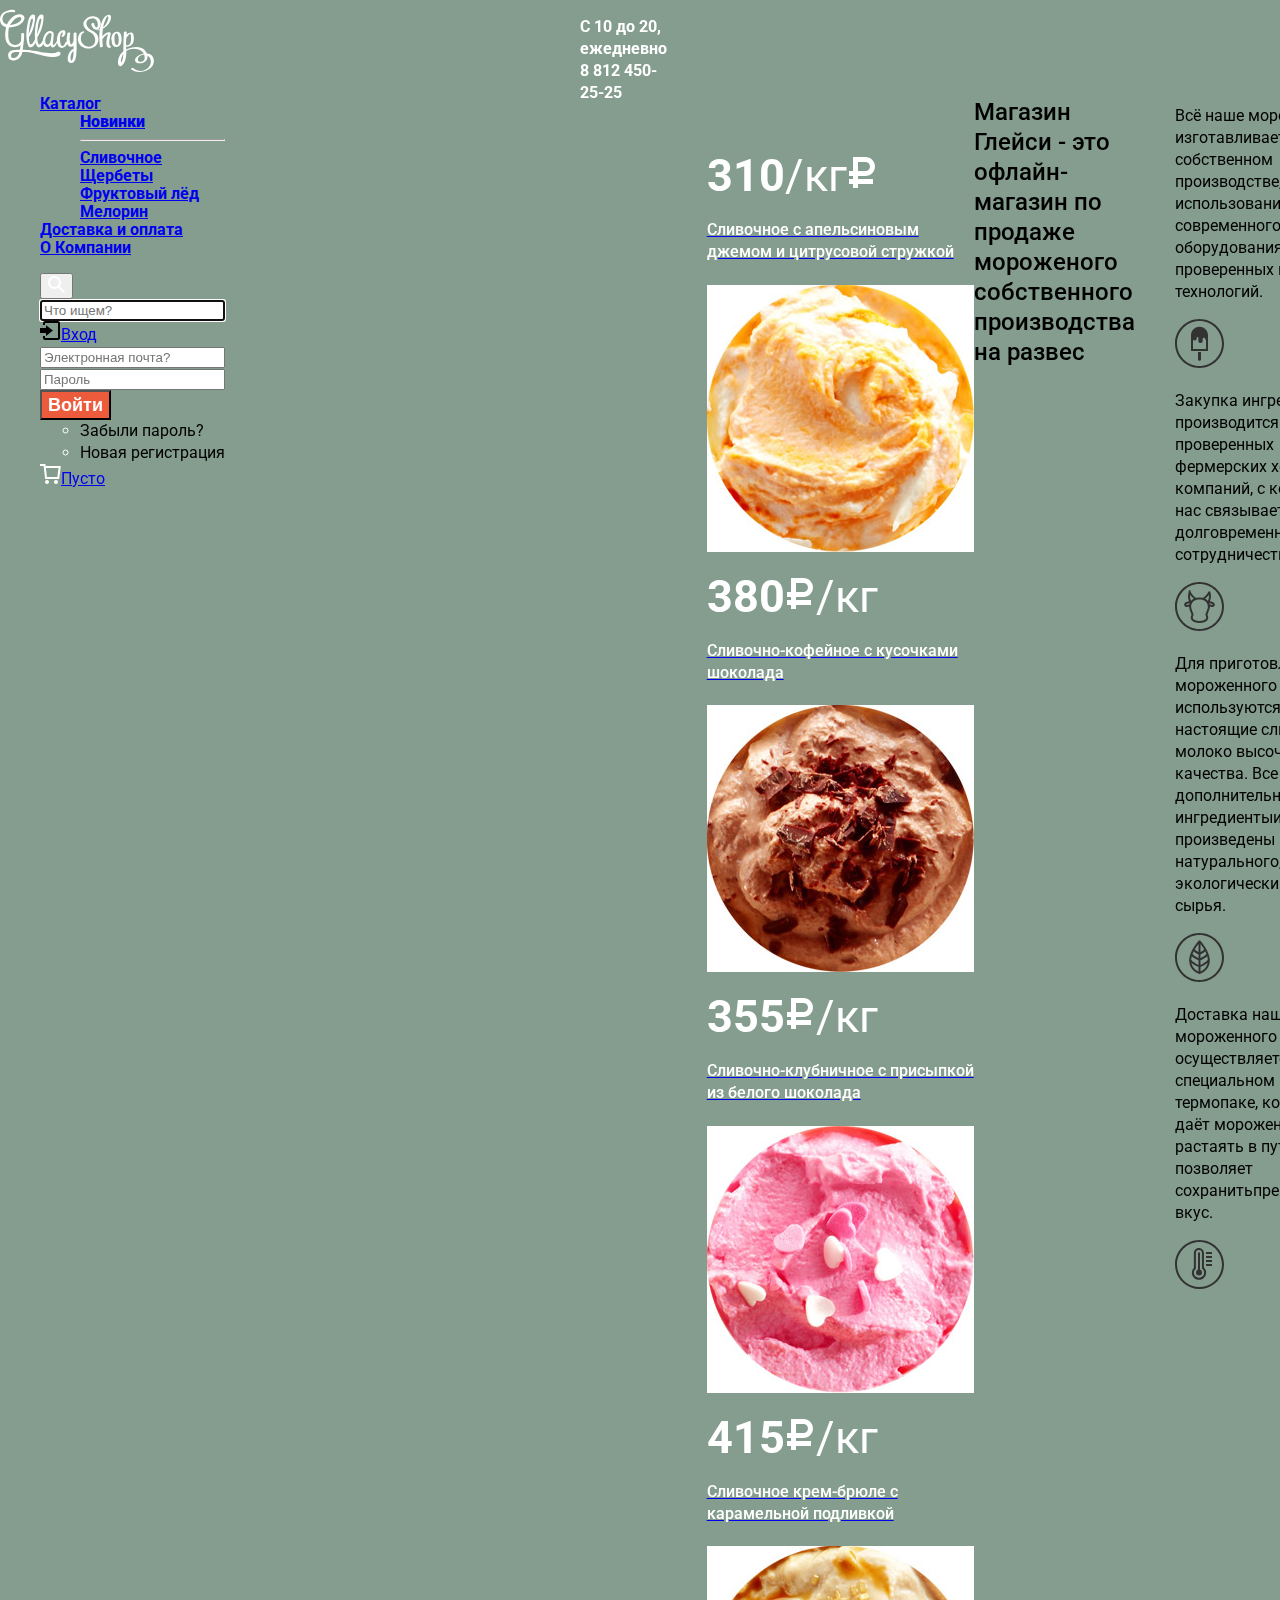
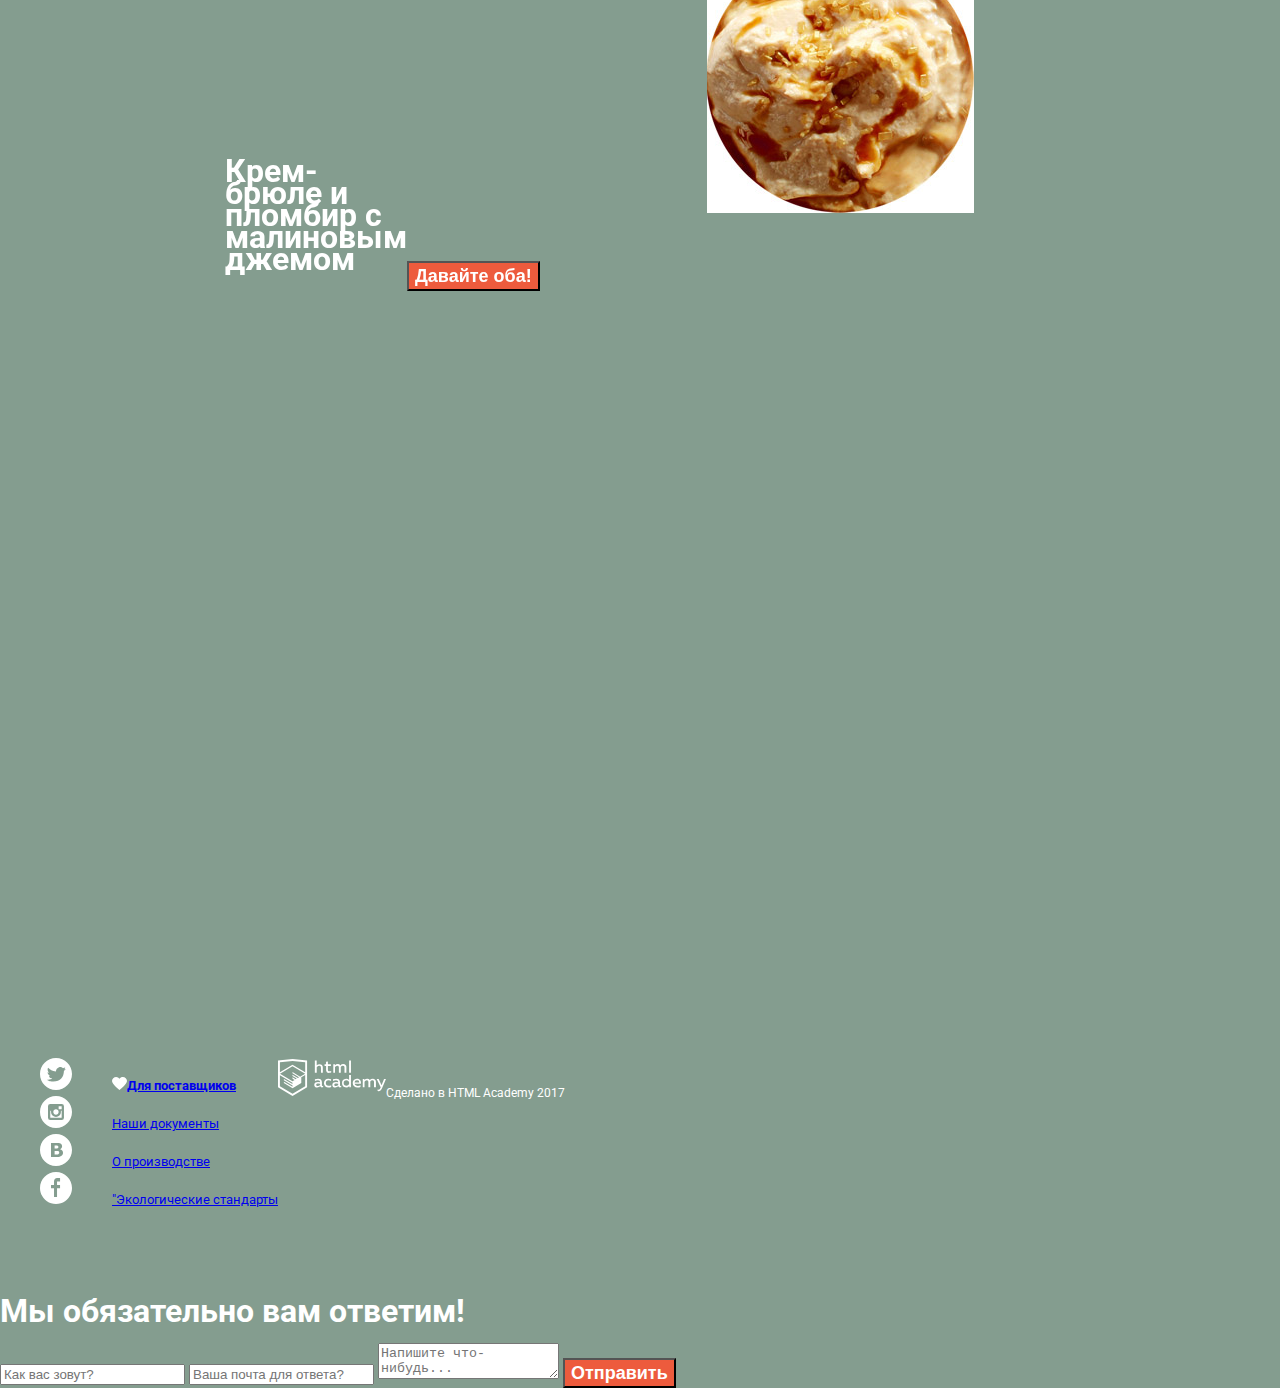
==== index.html @ 13c847db "Дополнение секторов" ====
<!DOCTYPE html>
<html lang="ru">
  <head>
    <meta charset="utf-8">
    <title>HTML Academy: Глейси</title>
    <link rel="stylesheet" type="text/css" href="css/normalize.css">
    <link rel="stylesheet" type="text/css" href="css/style.css">
    <link href="https://fonts.googleapis.com/css?family=Roboto:400,500,700" rel="stylesheet">
    <link href="css/outline.css" rel="stylesheet">
  </head>
  <body>
  <main class="container">
   <header class="header">
  	<nav class="navigation">
  		<a class="header-logo">
  		 <img src="img/logo.svg" alt="«Глейси»" width="154" height="64">
  		</a>
  		<ul class="navigation-links text-bold link-light">
  			<li class="navigation-item
  			 catalog">
  				<a href="catalog.html">Каталог</a>
  				<ul class="catalog-menu link-light">
  					<li><a class="catalog-menu-item" href="#"><b>Новинки</b></a></li><hr>
  					<li><a class="catalog-menu-item" href="#">Сливочное</a></li>
  					<li><a class="catalog-menu-item" href="#">Щербеты</a></li>
  					<li><a class="catalog-menu-item" href="#">Фруктовый лёд</a></li>
  					<li><a class="catalog-menu-item" href="#">Мелорин</a></li>
  				</ul>
  			</li>
  			<li class="navigation-item
  			 text-bold link-light"><a href="delivery.payment.html">Доставка и оплата</a>
  			</li>
  			<li class="navigation-item
  			 text-bold link-light"><a href="about.company.html">О Компании</a>
  			</li>
  		</ul>
  		<ul class="user-navigation">
  			<li class="user-navigation"><button class="information-button" aria-label="Поиск">
  				<img src="img/loupe.svg" alt="Поиск по сайту" width="17" height="17"></button>
  				<div class="popup">
  					<div class="popup-content">
  						<form action="#" method="get" text-dark text-regular>
  							<input type="search" name="search" id="search" placeholder="Что ищем?" list="#" autocomplete="on" autofocus>
  						</form>
  					</div>
  				</div>
  			</a>
  			</li>
  			<li class="user-navigation"><a class="information-button" href="#">
  				<img src="img/entrance.svg" width="21" height="19">Вход</a>
  				<div class="popup">
  					<div class="popup-content">
  						<form action="#" method="post" text-dark text-regular>
  							<input type="text" name="email" id="email-field" placeholder="Электронная почта?" required  autocomplete="on" autofocus>
  							<input type="text" name="password" id="password-field" placeholder="Пароль" required  autocomplete="on">
  							<input class="button-form" type="submit" value="Войти">
  							<ul class="form-regist">
  								<li><a class="form-regist-item link-dark" href="#">Забыли пароль?</a></li>
  								<li><a class="form-regist-item link-dark" href="#">Новая регистрация</a></li>
  							</ul>
  						</form>
  					</div>
  				</div>
  			</li>
  			<li class="user-navigation"><a class="information-button" href="#" aria-label="Корзина товаров">
  				<img src="img/basket.svg" width="21" height="20">Пусто</a></li>
  		</ul>
  	</nav>
  </header>
  <section class="promo">
			<h1 class="page-title">Крем-брюле и пломбир с малиновым джемом</h1>
			<input class="button-form" type="submit" value="Давайте оба!">
  </section>
  <section>
  <ul class="contacts">
  	<li class="contacts-item text-bold">С 10 до 20, ежедневно</li>
  	<li class="contacts-item text-bold"><span class="contacts-number">8 812 450-25-25</span></li>
  </ul>
  </section>
  <section class="advertising"></section>
  <section class="catalog catalog-promo">
  	<ul class="catalog-list">
  		<li class="catalog-item">
  			<p class="catalog-item-price">
  				<span class="catalog-item-style"><b>310</b>/кг<img src="img/ruble.svg"></span>
  			</p>
  			<h4>
  				<a class="product-link" href="#" aria-label="Сливочное мороженое с апельсиновым джемом и цитрусовой стружкой">
  					<span class="catalog-item-title">Сливочное с апельсиновым джемом и цитрусовой стружкой</span>
  				</a>
  			</h4>
  			<div class="catalog-item-img">
  			<a class="catalog-item-link-img" href="#" aria-label="Сливочное мороженое с апельсиновым джемом и цитрусовой стружкой">
  			<img src="img/product-1.jpg" alt="Сливочное с апельсиновым джемом и цитрусовой стружкой" width="267" height="267"></a>
  			</div>
  		</li>
  		<li class="catalog-item">
  			<p class="catalog-item-price">
  				<span class="catalog-item-style"><b>380</b><img src="img/ruble.svg">/кг</span>
  			</p>
  			<h4>
  				<a class="catalog-item-link" href="#" aria-label="Сливочно-кофейное мороженое с кусочками шоколада">
  					<span class="catalog-item-title">Сливочно-кофейное с кусочками шоколада</span>
  				</a>
  			</h4>
  			<div class="catalog-item-img">
  			<a class="catalog-item-link-img" href="#" aria-label="Сливочно-кофейное мороженое с кусочками шоколада">
  			<img src="img/product-2.jpg" alt="Сливочно-кофейное с кусочками шоколада" width="267" height="267"></a>
  			</div>
  		</li>
  		<li class="catalog-item">
  			<p class="catalog-item-price">
  				<span class="catalog-item-style"><b>355</b><img src="img/ruble.svg">/кг</span>
  			</p>
  			<h4>
  				<a class="catalog-item-link" href="#" aria-label="Сливочно-клубничное мороженое с присыпкой из белого шоколада">
  					<span class="catalog-item-title">Сливочно-клубничное с присыпкой из белого шоколада</span>
  				</a>
  			</h4>
  			<div class="catalog-item-img">
  			<a class="catalog-item-link-img" href="#" aria-label="Сливочно-клубничное мороженое с присыпкой из белого шоколада">
  			<img src="img/product-3.jpg" alt="Сливочно-клубничное с присыпкой из белого шоколада" width="267" height="267"></a>
  			</div>
  		</li>
  		<li class="catalog-item">
  			<p class="catalog-item-price">
  				<span class="catalog-item-style"><b>415</b><img src="img/ruble.svg">/кг</span>
  			</p>
  			<h4>
  				<a class="catalog-item-link" href="#" aria-label="Сливочное мороженое крем-брюле с карамельной подливкой">
  					<span class="catalog-item-title">Сливочное крем-брюле с карамельной подливкой</span>
  				</a>
  			</h4>
  			<div class="catalog-item-img">
  			<a class="catalog-item-link-img" href="#" aria-label="Сливочное мороженое крем-брюле с карамельной подливкой">
  			<img src="img/product-4.jpg" alt="Сливочное крем-брюле с карамельной подливкой" width="267" height="267"></a>
  			</div>
  		</li>
  	</ul>
  </section>
  	 <section class="features">
        <h4 class="visually-hidden">Преимущества</h4>
        <p class="features-title text-medium text-dark">Магазин Глейси - это офлайн-магазин по продаже мороженого собственного производства на развес</p>
  		<ul class="features-list text-dark">
  		<li>
  			<p class="features-item text-regular">Всё наше мороженное изготавливается на собственном производстве, с использованием современного оборудования и проверенных временем технологий.</p>
  				<div class="instruments-img">
  					<img src="img/ice-cream.svg" width="49" height="49"></div> 
  			<p class="features-item text-regular">Закупка ингредиентов производится только у проверенных фермерских хозяйств и компаний, с которыми нас связывает долговременное сотрудничество.</p>
  				<div class="instruments-img" width="" height="">
  					<img src="img/cow.svg" width="49" height="49"></div>
  		</li>
  		<li>
  			<p class="features-item text-regular">Для приготовления мороженного используются настоящие сливки и молоко высочайшего качества. Все дополнительные ингредиентыи добавки произведены из натурального, экологически чистого сырья.</p>
  			<div class="instruments-img">
  					<img src="img/eco.svg" width="49" height="49"></div>
  			<p class="features-item text-regular">Доставка нашего мороженного осуществляется в специальном термопаке, которые не даёт мороженному растаять в пути и позволяет сохранитьпревосходный вкус.</p>
  				<div class="instruments-img">
  					<img src="img/thermometer.svg" width="49" height="49"></div>
  		</li>
  	</ul>
  </section>
  <section class="gallery">
  	<h5 class="text-medium">Новое в нашем блоге</h5>
  		<a class="news-link text-bold" href="#">10 способов сортировки щербетов к столу
  		</a>
  </section>
  <section class="appointment">
  	<p class="appointment-into text-regular">Подпишитесь на нашу сладкую рассылку и будете всегда в курсе всего самого вкусного, что у нас происходит. Обещаем не спамить и не слать всякой не нужной ерунды. Честно =)</p>
  		<div class="popup">
  			<div class="popup-content">
  				<form action="#" method="post" text-dark text-regular>
  					<input type="text" name="login" id="login-field" placeholder="Электронная почта" required  autocomplete="on" autofocus>
  					<input class="button-form" type="submit" value="Отправить">
  				</form>
  			</div>
  		</div>
  	</section>
  	</main>
  	<section class="map"></section>
  	<footer class="footer">
  		<div class="footer-social">
  			<ul class="footer-list">
  				<li><a class="social-button" href="#" aria-label="Твиттер магазина «Глейси»"><img src="img/twitter.svg" width="32" height="32"></a></li>
  				<li><a class="social-button" href="#" aria-label="Инстаграм магазина «Глейси»"><img src="img/instagram.svg" width="32" height="32"></a></li>
  				<li><a class="social-button" href="#" aria-label="Вконтакте магазина «Глейси»"><img src="img/vk.svg" width="32" height="32"></a></li>
  				<li><a class="social-button" href="#" aria-label="Фейсбук магазина «Глейси»"><img src="img/fb.svg" width="32" height="32"></a></li>
  			</ul>
  		</div>
  		<ul class="footer-information
  		 text-regular link-light">
  			<li>
  				<p>
  					<a class="information-link
  					 information-link-cooperation text-bold" href="#">
  					<img class="footer-img" src="img/heart.svg" width="15" height="13">Для поставщиков</a></p>
  				<p><a class="information-link" href="#">Наши документы</a></p>
  			</li>
  			<li>
  				<p><a class="information-link" href="#">О производстве</a></p>
  				<p><a class="information-link" href="#">"Экологические стандарты</a></p>
  			</li>
  		</ul>
  		<p class="footer-copyright">
  			<a class="footer-logo-copyright text-regular link-light" href="https://htmlacademy.ru"><img src="img/logo-htmlacademy.svg" aria-label="Контакты создателей данного сайта" width="108" height="39">Сделано в HTML Academy 2017</a>	
  		</p>
  	</footer>
  	<div class="popup active">
  		<div class="popup-content">
  			<form action="#" method="post" text-dark text-regular>
  				<h1 class="page-title h-index-form">Мы обязательно вам ответим!</h1>
  				<input type="text" name="name" id="name-field" placeholder="Как вас зовут?" required autocomplete="on" autofocus>
  				<input type="text" name="email" id="email-field" placeholder="Ваша почта для ответа?" required autocomplete="on">
  				<textarea name="comment" id="comment-field" placeholder="Напишите что-нибудь..."></textarea>
  				<input class="button-form" type="submit" value="Отправить">
  			</form>
  		</div>
  	</div>
  </body>
</html>
---- css/style.css ----
body{
  margin: 0;

  font-size: 16px;
  line-height: 22px;
  color: #ffffff;
  font-family: Roboto; sans-serif;

  background-color: #849d8f;
  background-position: top center;
  background-repeat: no-repeat;
}
.container {
  width: 1146;
  margin: 0 auto;
}
.header {

}
.link-light {
	text-decoration: none;
	color: #ffffff;
} 
.link-light:hover,
.link-light:focus,
.link-light:active {
	color: #ed5b3d;
}
.link-dark {
	text-decoration: none;
	color: #000000;
} 
.link-dark:hover,
.link-dark:focus,
.link-dark:active {
	color: #ed5b3d;
}

.social-button {
	color: #e6ebe9;
}
.user-navigation-link {
  font-size: 14px;
  line-height: 16px;
  font-weight: 500;
  }
.information-link-cooperation{
  font-weight: 700;
  }
.catalog-item-title {
	font-weight: 500;
	color: #ffffff;
}
.catalog-item-title:hover,
.catalog-item-title:focus,
.catalog-item-title:active {
	color: #ed5b3d;
}

.information-link {
  font-size: 13px;
  line-height: 16px;
  }
.footer-logo-copyright {
  font-size: 12px;
  line-height: 16px;
  }
.h-catalog {
  font-size: 35px;
  line-height: 41px;
  }
.navigation-item {
  font-size: 16px;
  line-height: 18px;
  }
.navigation-page {
  font-size: 14px;
  line-height: 16px;
  }
.features-title,
.news-link {
  font-size: 24px;
  line-height: 30px;
  }
.catalog-item-style {
  font-size: 45px;
  line-height: 45px;
  }
table {
  font-size: 13px;
  line-height: 16px;
  }
.basket-cost {
  font-size: 15px;
  line-height: 18px;
  font-weight: 700;
  }
.advertising-item {
  font-size: 18px;
  line-height: 22px;
  font-weight: 700;
}
.advertising-item-title {
  font-size: 35px;
  line-height: 41px;
  font-weight: 700;
}
.button-form {
  text-align: center;
  background-color: #ed5b3d;
  font-size: 18px;
  line-height: 24px;
  font-weight: 700;
  color: #ffffff;
}
.button-form:hover,
.button-form:focus,
.button-form:active {
	color: #ffffff;
}
.button-form-light {
  text-align: center;
  background-color: #849d8f;
  font-size: 16px;
  line-height: 18px;
  font-weight: 500;
  color: #ffffff;
}
.button-form-light:hover,
.button-form-light:focus,
.button-form-light:active {
  color: #000000;
}
.button-form-bg {
  font-size: 32px;
  line-height: 44px;
}

.visually-hidden {
	position: absolute;
	width: 1px;
	height: 1px;
	margin: -1px;
	border: 0;
	padding: 0;
	clip: rect(0 0 0 0);
	overflow: hidden;
}
.text-bold {
  font-weight: 700;
  }
.text-medium {
  font-weight: 500;
  }
.text-regular {
  font-weight: 400;
  }
.text-dark {
	color: #000000;
}
html {
  width: 1250;
  height: 2449;
}
.filters {
  font-size: 16px;
  line-height: 18px;
  font-weight: 500;
}
.navigation-links,
.catalog-menu,
.user-navigation,
.contacts,
.catalog-list,
.features-list,
.footer-list,
.navigation-page,
.percent,
.footer-information {
  list-style: none;
}

.header {
    padding-top: 9px;
    display: flex;
}
.title-catalog {
    padding-top: 20px;
    display: flex;
}


.h-catalog {
    padding-top: 14px;
    display: flex;
}
.filters {
    padding-top: 37px;
    display: flex;
}
.catalog-list {
    padding-top: 40px;
    padding-bottom: 56px;
    display: flex;

    flex-wrap: wrap;
}
.catalog-item {
    align-items: stretch;
    height: 318;
    width: 267;
}

.footer {
    padding-bottom: 36px;
    display: flex;
}

.promo {
  padding-top: 286px;

  display: flex;
  justify-content: center;
  align-items: flex-end;
}
.advertising {
  padding-top: 85px;
  display: flex;
}
.catalog-promo {
  padding-top: 81px;
  display: flex;
}
.features {
  padding-top: 73px;
  display: flex;
}
.interactive {
  padding-top: 97px;
  display: flex;
}
.map {
  min-height: 430px;
  padding-top: 193px;
  padding-bottom: 128px;
  display: flex;
}
.container {
  width: 1146;
  margin: 0 auto;
  display: flex;
}
.form-proba {
  display: flex;
  flex-direction: column;
}
.item-proba-one {
  align-self: flex-start;
}
.item-proba-two {
  align-self: flex-end;
}
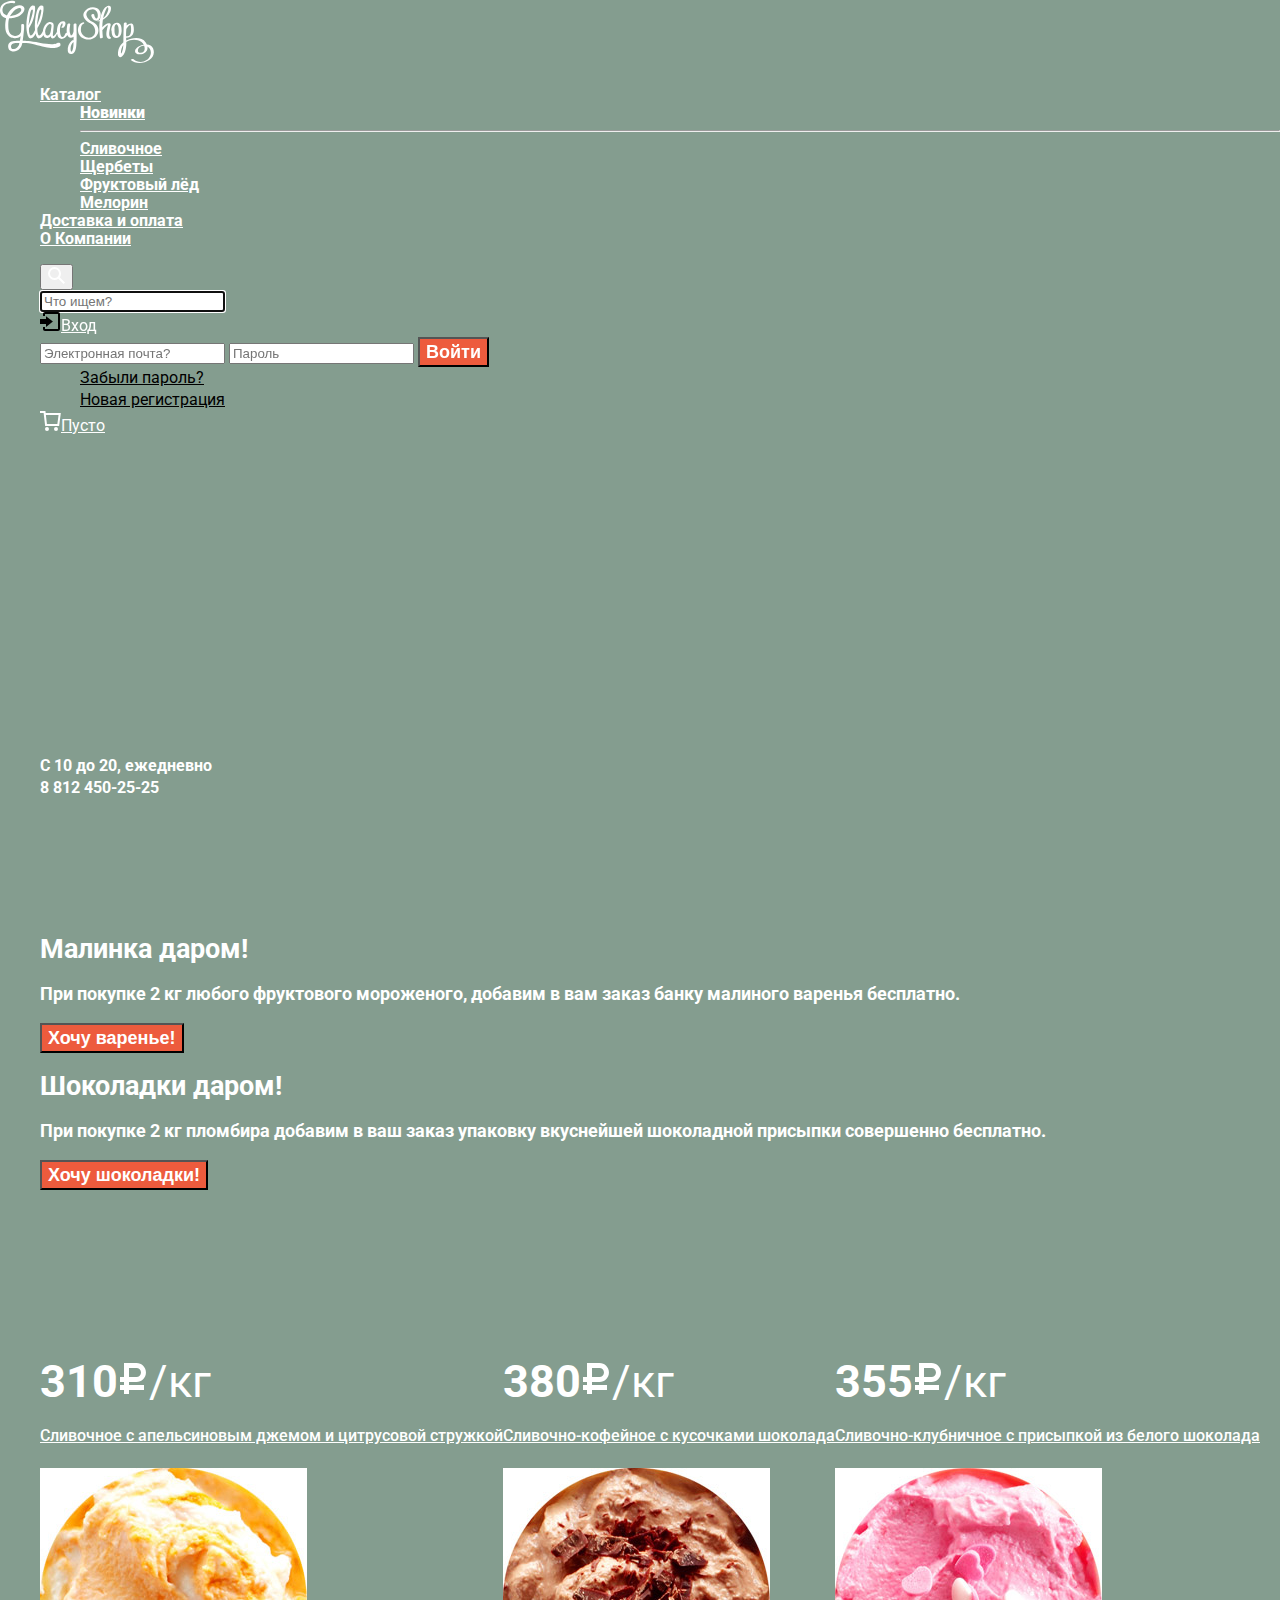
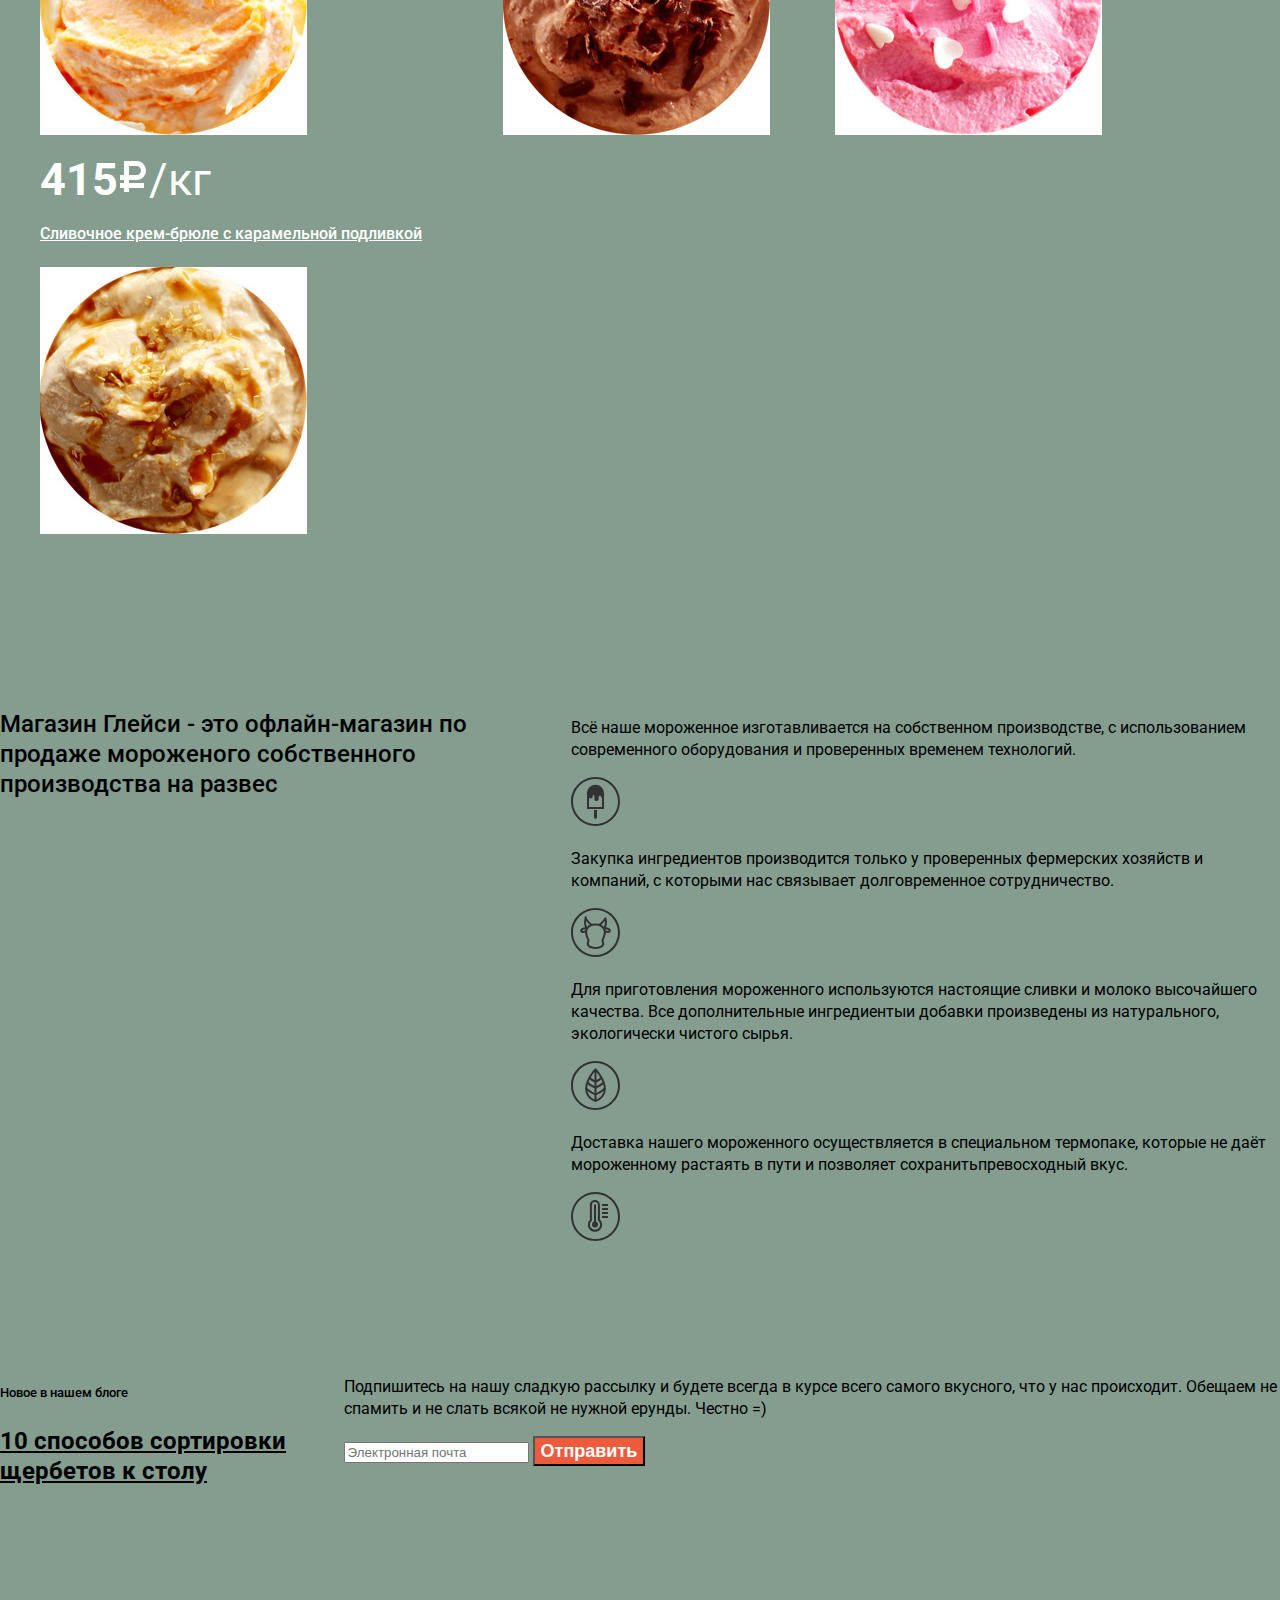
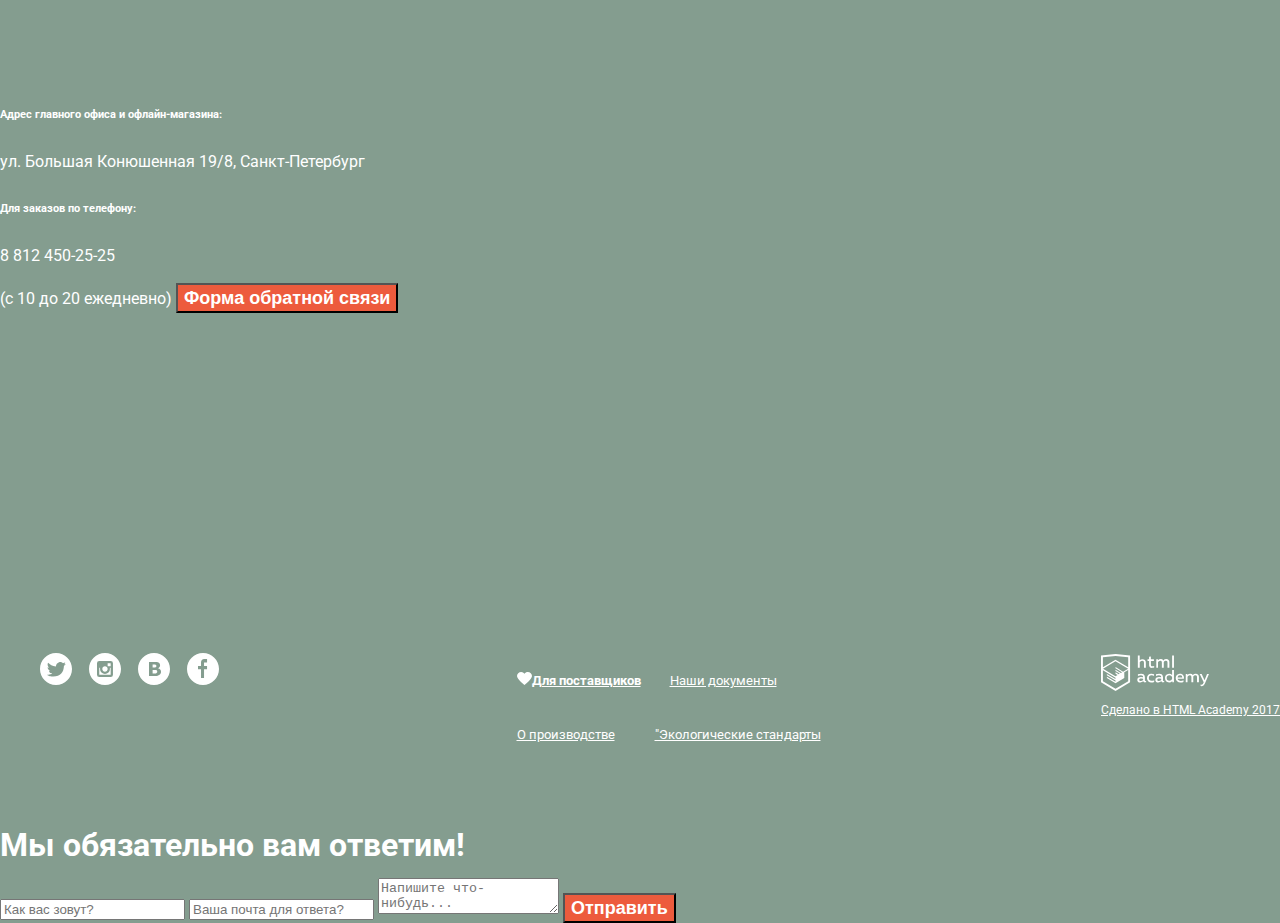
==== commit 6cf1ccdf: "Основное разположение и стили всех элементов" ====
--- a/index.html
+++ b/index.html
@@ -15,23 +15,23 @@
   		<a class="header-logo">
   		 <img src="img/logo.svg" alt="«Глейси»" width="154" height="64">
   		</a>
-  		<ul class="navigation-links text-bold link-light">
+  		<ul class="navigation-links text-bold">
   			<li class="navigation-item
   			 catalog">
-  				<a href="catalog.html">Каталог</a>
+  				<a class="link-light" href="catalog.html">Каталог</a>
   				<ul class="catalog-menu link-light">
-  					<li><a class="catalog-menu-item" href="#"><b>Новинки</b></a></li><hr>
-  					<li><a class="catalog-menu-item" href="#">Сливочное</a></li>
-  					<li><a class="catalog-menu-item" href="#">Щербеты</a></li>
-  					<li><a class="catalog-menu-item" href="#">Фруктовый лёд</a></li>
-  					<li><a class="catalog-menu-item" href="#">Мелорин</a></li>
+  					<li><a class="catalog-menu-item link-light" href="#"><b>Новинки</b></a></li><hr>
+  					<li><a class="catalog-menu-item link-light" href="#">Сливочное</a></li>
+  					<li><a class="catalog-menu-item link-light" href="#">Щербеты</a></li>
+  					<li><a class="catalog-menu-item link-light" href="#">Фруктовый лёд</a></li>
+  					<li><a class="catalog-menu-item link-light" href="#">Мелорин</a></li>
   				</ul>
   			</li>
   			<li class="navigation-item
-  			 text-bold link-light"><a href="delivery.payment.html">Доставка и оплата</a>
+  			 text-bold"><a class="link-light" href="delivery.payment.html">Доставка и оплата</a>
   			</li>
   			<li class="navigation-item
-  			 text-bold link-light"><a href="about.company.html">О Компании</a>
+  			 text-bold link-light"><a class="link-light" href="about.company.html">О Компании</a>
   			</li>
   		</ul>
   		<ul class="user-navigation">
@@ -46,30 +46,28 @@
   				</div>
   			</a>
   			</li>
-  			<li class="user-navigation"><a class="information-button" href="#">
+  			<li class="user-navigation"><a class="information-button link-light" href="#">
   				<img src="img/entrance.svg" width="21" height="19">Вход</a>
   				<div class="popup">
   					<div class="popup-content">
-  						<form action="#" method="post" text-dark text-regular>
+  						<form class="" action="#" method="post" text-dark text-regular>
   							<input type="text" name="email" id="email-field" placeholder="Электронная почта?" required  autocomplete="on" autofocus>
   							<input type="text" name="password" id="password-field" placeholder="Пароль" required  autocomplete="on">
   							<input class="button-form" type="submit" value="Войти">
   							<ul class="form-regist">
-  								<li><a class="form-regist-item link-dark" href="#">Забыли пароль?</a></li>
-  								<li><a class="form-regist-item link-dark" href="#">Новая регистрация</a></li>
+  								<li class="form-regist-item"><a class="link-dark" href="#">Забыли пароль?</a></li>
+  								<li class="form-regist-item"><a class="link-dark" href="#">Новая регистрация</a></li>
   							</ul>
   						</form>
   					</div>
   				</div>
   			</li>
-  			<li class="user-navigation"><a class="information-button" href="#" aria-label="Корзина товаров">
+  			<li class="user-navigation"><a class="information-button link-light" href="#" aria-label="Корзина товаров">
   				<img src="img/basket.svg" width="21" height="20">Пусто</a></li>
   		</ul>
   	</nav>
   </header>
   <section class="promo">
-			<h1 class="page-title">Крем-брюле и пломбир с малиновым джемом</h1>
-			<input class="button-form" type="submit" value="Давайте оба!">
   </section>
   <section>
   <ul class="contacts">
@@ -77,15 +75,32 @@
   	<li class="contacts-item text-bold"><span class="contacts-number">8 812 450-25-25</span></li>
   </ul>
   </section>
-  <section class="advertising"></section>
+  <section class="advertising">
+	<ul>
+		<li class="advertising-item">
+			<article>
+			<h2 class="">Малинка даром!</h2>
+			<p>При покупке 2 кг любого фруктового мороженого, добавим в вам заказ банку малиного варенья бесплатно.</p>
+			<input class="button-form" type="submit" value="Хочу варенье!">
+			</article>
+		</li>
+		<li class="advertising-item">
+			<article>
+			<h2 class="">Шоколадки даром!</h2>
+			<p>При покупке 2 кг пломбира добавим в ваш заказ упаковку вкуснейшей шоколадной присыпки совершенно бесплатно.</p>
+			<input class="button-form" type="submit" value="Хочу шоколадки!">
+			</article>
+		</li>
+	</ul>
+</section>
   <section class="catalog catalog-promo">
   	<ul class="catalog-list">
   		<li class="catalog-item">
   			<p class="catalog-item-price">
-  				<span class="catalog-item-style"><b>310</b>/кг<img src="img/ruble.svg"></span>
-  			</p>
-  			<h4>
-  				<a class="product-link" href="#" aria-label="Сливочное мороженое с апельсиновым джемом и цитрусовой стружкой">
+  				<span class="catalog-item-style"><b>310</b><img src="img/ruble.svg"><span>/кг</span></span>
+  			</p>
+  			<h4>
+  				<a class="catalog-item-link" href="#" aria-label="Сливочное мороженое с апельсиновым джемом и цитрусовой стружкой">
   					<span class="catalog-item-title">Сливочное с апельсиновым джемом и цитрусовой стружкой</span>
   				</a>
   			</h4>
@@ -96,7 +111,7 @@
   		</li>
   		<li class="catalog-item">
   			<p class="catalog-item-price">
-  				<span class="catalog-item-style"><b>380</b><img src="img/ruble.svg">/кг</span>
+  				<span class="catalog-item-style"><b>380</b><img src="img/ruble.svg"><span>/кг</span></span>
   			</p>
   			<h4>
   				<a class="catalog-item-link" href="#" aria-label="Сливочно-кофейное мороженое с кусочками шоколада">
@@ -110,7 +125,7 @@
   		</li>
   		<li class="catalog-item">
   			<p class="catalog-item-price">
-  				<span class="catalog-item-style"><b>355</b><img src="img/ruble.svg">/кг</span>
+  				<span class="catalog-item-style"><b>355</b><img src="img/ruble.svg"><span>/кг</span></span>
   			</p>
   			<h4>
   				<a class="catalog-item-link" href="#" aria-label="Сливочно-клубничное мороженое с присыпкой из белого шоколада">
@@ -124,7 +139,7 @@
   		</li>
   		<li class="catalog-item">
   			<p class="catalog-item-price">
-  				<span class="catalog-item-style"><b>415</b><img src="img/ruble.svg">/кг</span>
+  				<span class="catalog-item-style"><b>415</b><img src="img/ruble.svg"><span>/кг</span></span>
   			</p>
   			<h4>
   				<a class="catalog-item-link" href="#" aria-label="Сливочное мороженое крем-брюле с карамельной подливкой">
@@ -160,50 +175,58 @@
   		</li>
   	</ul>
   </section>
-  <section class="gallery">
-  	<h5 class="text-medium">Новое в нашем блоге</h5>
-  		<a class="news-link text-bold" href="#">10 способов сортировки щербетов к столу
+  <section class="interactive">
+  <div class="gallery">
+  	<h5 class="text-medium text-dark">Новое в нашем блоге</h5>
+  		<a class="news-link text-bold link-dark" href="#">10 способов сортировки щербетов к столу
   		</a>
-  </section>
-  <section class="appointment">
-  	<p class="appointment-into text-regular">Подпишитесь на нашу сладкую рассылку и будете всегда в курсе всего самого вкусного, что у нас происходит. Обещаем не спамить и не слать всякой не нужной ерунды. Честно =)</p>
-  		<div class="popup">
-  			<div class="popup-content">
-  				<form action="#" method="post" text-dark text-regular>
-  					<input type="text" name="login" id="login-field" placeholder="Электронная почта" required  autocomplete="on" autofocus>
-  					<input class="button-form" type="submit" value="Отправить">
-  				</form>
-  			</div>
-  		</div>
-  	</section>
-  	</main>
-  	<section class="map"></section>
-  	<footer class="footer">
-  		<div class="footer-social">
-  			<ul class="footer-list">
+  </div>
+  <div class="appointment">
+  	<p class="appointment-into text-regular text-dark">Подпишитесь на нашу сладкую рассылку и будете всегда в курсе всего самого вкусного, что у нас происходит. Обещаем не спамить и не слать всякой не нужной ерунды. Честно =)</p>
+  	<div class="form-inside">
+  		<form action="#" method="post" text-dark text-regular>
+  			<input type="text" name="login" id="login-field" placeholder="Электронная почта" required  autocomplete="on" autofocus>
+  			<input class="button-form" type="submit" value="Отправить">
+  		</form>
+  	</div>
+  	</div>
+  </section>
+</main>
+<div class="map">
+	<div class="contacts">
+	<h6>Адрес главного офиса и офлайн-магазина:</h6>
+	<p>ул. Большая Конюшенная 19/8, Санкт-Петербург</p>
+	<h6>Для заказов по телефону:</h6>
+	<p>8 812 450-25-25</p>
+	<span>(с 10 до 20 ежедневно)</span>
+	<input class="button-form" type="submit" value="Форма обратной связи">
+	</div>
+</div>
+<footer class="footer">
+  			<ul class="footer-social link-light">
   				<li><a class="social-button" href="#" aria-label="Твиттер магазина «Глейси»"><img src="img/twitter.svg" width="32" height="32"></a></li>
   				<li><a class="social-button" href="#" aria-label="Инстаграм магазина «Глейси»"><img src="img/instagram.svg" width="32" height="32"></a></li>
   				<li><a class="social-button" href="#" aria-label="Вконтакте магазина «Глейси»"><img src="img/vk.svg" width="32" height="32"></a></li>
   				<li><a class="social-button" href="#" aria-label="Фейсбук магазина «Глейси»"><img src="img/fb.svg" width="32" height="32"></a></li>
   			</ul>
-  		</div>
   		<ul class="footer-information
-  		 text-regular link-light">
-  			<li>
+  		 text-regular">
+  			<li class="footer-list">
   				<p>
   					<a class="information-link
-  					 information-link-cooperation text-bold" href="#">
+  					 information-link-cooperation text-bold link-light" href="#">
   					<img class="footer-img" src="img/heart.svg" width="15" height="13">Для поставщиков</a></p>
-  				<p><a class="information-link" href="#">Наши документы</a></p>
-  			</li>
-  			<li>
-  				<p><a class="information-link" href="#">О производстве</a></p>
-  				<p><a class="information-link" href="#">"Экологические стандарты</a></p>
-  			</li>
-  		</ul>
-  		<p class="footer-copyright">
-  			<a class="footer-logo-copyright text-regular link-light" href="https://htmlacademy.ru"><img src="img/logo-htmlacademy.svg" aria-label="Контакты создателей данного сайта" width="108" height="39">Сделано в HTML Academy 2017</a>	
-  		</p>
+  				<p class="footer-item"><a class="information-link link-light" href="#">Наши документы</a></p>
+  			</li>
+  			<li class="footer-list">
+  				<p><a class="information-link link-light" href="#">О производстве</a></p>
+  				<p class="footer-item-right"><a class="information-link link-light" href="#">"Экологические стандарты</a></p>
+  			</li>
+  		</ul>
+  		<ul class="footer-copyright">
+  			<li><a class="footer-logo-copyright text-regular link-light" href="https://htmlacademy.ru"><img src="img/logo-htmlacademy.svg" aria-label="Контакты создателей данного сайта" width="108" height="39"></div>
+  				<li>Сделано в HTML Academy 2017</div></a>	
+  		</ul>
   	</footer>
   	<div class="popup active">
   		<div class="popup-content">
--- a/css/style.css
+++ b/css/style.css
@@ -13,12 +13,13 @@
 .container {
   width: 1146;
   margin: 0 auto;
+  flex-direction: column;
+
 }
 .header {
 
 }
 .link-light {
-	text-decoration: none;
 	color: #ffffff;
 } 
 .link-light:hover,
@@ -27,7 +28,6 @@
 	color: #ed5b3d;
 }
 .link-dark {
-	text-decoration: none;
 	color: #000000;
 } 
 .link-dark:hover,
@@ -47,13 +47,13 @@
 .information-link-cooperation{
   font-weight: 700;
   }
-.catalog-item-title {
+.catalog-item-link {
 	font-weight: 500;
 	color: #ffffff;
 }
-.catalog-item-title:hover,
-.catalog-item-title:focus,
-.catalog-item-title:active {
+.catalog-item-link:hover,
+.catalog-item-link:focus,
+.catalog-item-link:active {
 	color: #ed5b3d;
 }
 
@@ -86,7 +86,7 @@
   font-size: 45px;
   line-height: 45px;
   }
-table {
+.basket-red {
   font-size: 13px;
   line-height: 16px;
   }
@@ -173,13 +173,20 @@
 .contacts,
 .catalog-list,
 .features-list,
-.footer-list,
+.footer-social,
 .navigation-page,
 .percent,
-.footer-information {
+.footer-information,
+.form-regist-item,
+.information-link,
+.catalog-page-numbers,
+.advertising-item,
+.footer-copyright {
   list-style: none;
 }
 
+
+<<
 .header {
     padding-top: 9px;
     display: flex;
@@ -214,7 +221,35 @@
 .footer {
     padding-bottom: 36px;
     display: flex;
-}
+    justify-content: space-between;
+}
+.footer-social {
+  display: flex;
+  justify-content: space-between;
+}
+.social-button {
+  padding-right: 17px; 
+}
+.footer-information {
+  display: flex;
+  flex-direction: column;
+  justify-content: space-between;
+}
+.footer-list {
+  display: flex;
+  flex-direction: row;
+}
+.footer-item {
+  padding-left: 29px; 
+}
+.footer-item-right {
+  padding-left: 40px; 
+}
+.footer-copyright {
+  display: flex;
+  flex-direction: column;
+}
+
 
 .promo {
   padding-top: 286px;
@@ -250,33 +285,29 @@
   margin: 0 auto;
   display: flex;
 }
-.form-proba {
-  display: flex;
-  flex-direction: column;
-}
-.item-proba-one {
-  align-self: flex-start;
-}
-.item-proba-two {
-  align-self: flex-end;
-}
-
-
-
-
-
-
-
-
-
-
-
-
-
-
-
-
-
-
-
-
+
+>>
+.catalog-list {
+  display: flex;
+  justify-content: flex-start;
+}
+.catalog-item {
+  width: 267;
+}
+
+
+
+
+
+
+
+
+
+
+
+
+
+
+
+
+
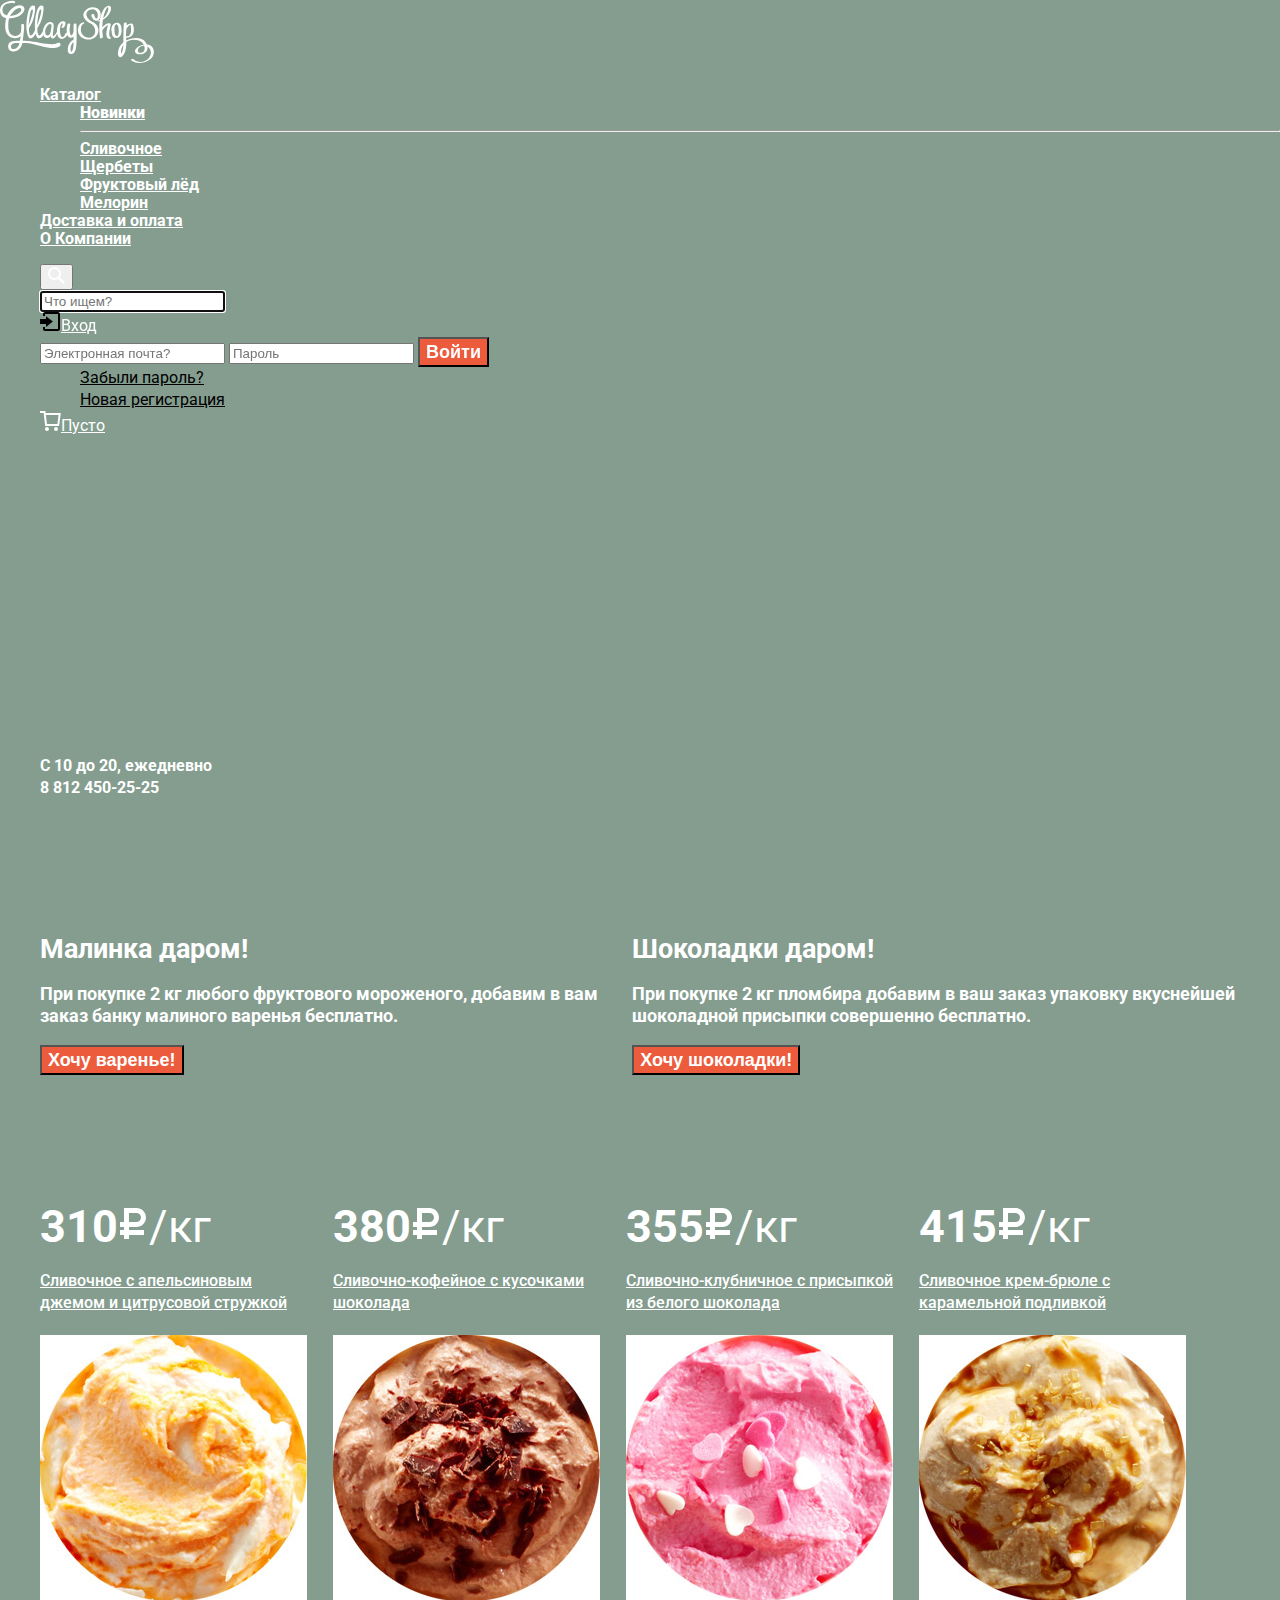
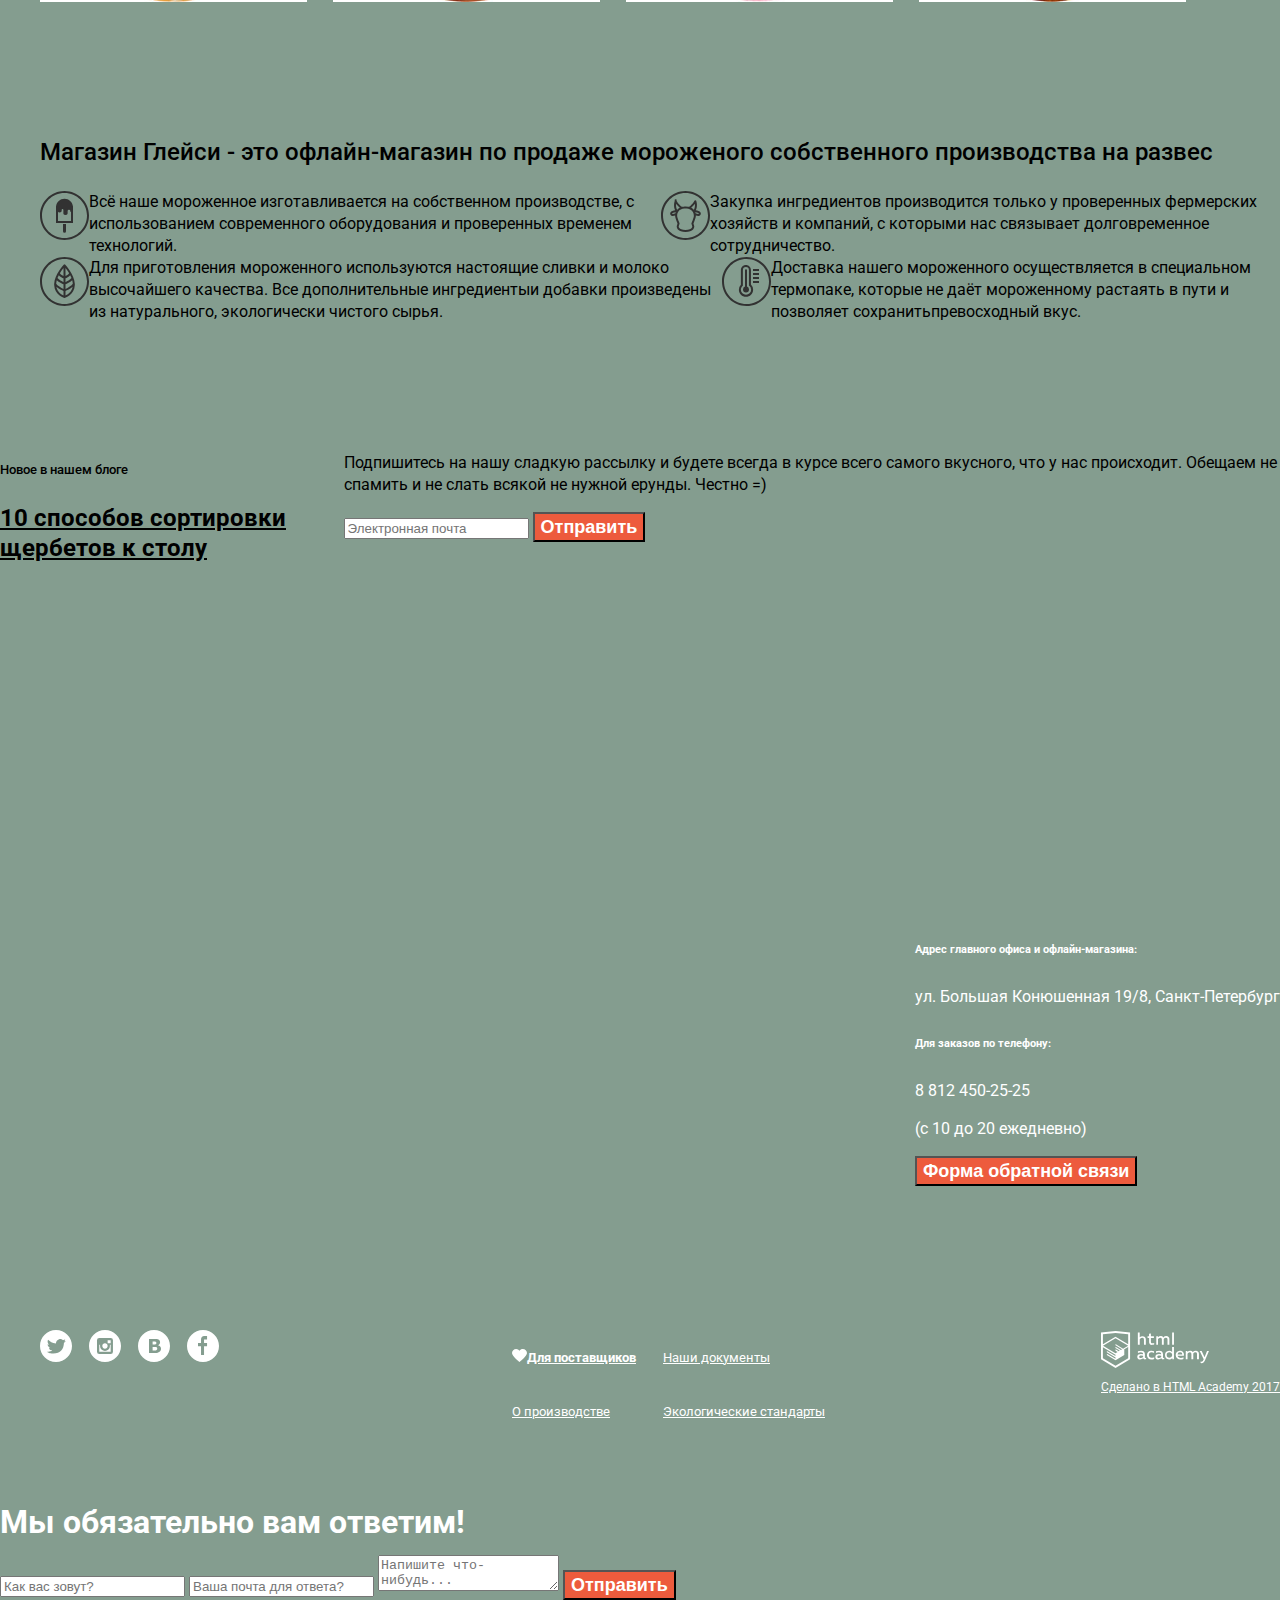
==== commit a86d269b: "Направление некоторых разделов" ====
--- a/index.html
+++ b/index.html
@@ -76,7 +76,7 @@
   </ul>
   </section>
   <section class="advertising">
-	<ul>
+	<ul class="advertising-list">
 		<li class="advertising-item">
 			<article>
 			<h2 class="">Малинка даром!</h2>
@@ -94,8 +94,8 @@
 	</ul>
 </section>
   <section class="catalog catalog-promo">
-  	<ul class="catalog-list">
-  		<li class="catalog-item">
+  	<ul class="catalog-list-promo">
+  		<li class="catalog-item-promo">
   			<p class="catalog-item-price">
   				<span class="catalog-item-style"><b>310</b><img src="img/ruble.svg"><span>/кг</span></span>
   			</p>
@@ -109,7 +109,7 @@
   			<img src="img/product-1.jpg" alt="Сливочное с апельсиновым джемом и цитрусовой стружкой" width="267" height="267"></a>
   			</div>
   		</li>
-  		<li class="catalog-item">
+  		<li class="catalog-item-promo">
   			<p class="catalog-item-price">
   				<span class="catalog-item-style"><b>380</b><img src="img/ruble.svg"><span>/кг</span></span>
   			</p>
@@ -123,7 +123,7 @@
   			<img src="img/product-2.jpg" alt="Сливочно-кофейное с кусочками шоколада" width="267" height="267"></a>
   			</div>
   		</li>
-  		<li class="catalog-item">
+  		<li class="catalog-item-promo">
   			<p class="catalog-item-price">
   				<span class="catalog-item-style"><b>355</b><img src="img/ruble.svg"><span>/кг</span></span>
   			</p>
@@ -137,7 +137,7 @@
   			<img src="img/product-3.jpg" alt="Сливочно-клубничное с присыпкой из белого шоколада" width="267" height="267"></a>
   			</div>
   		</li>
-  		<li class="catalog-item">
+  		<li class="catalog-item-promo">
   			<p class="catalog-item-price">
   				<span class="catalog-item-style"><b>415</b><img src="img/ruble.svg"><span>/кг</span></span>
   			</p>
@@ -155,23 +155,27 @@
   </section>
   	 <section class="features">
         <h4 class="visually-hidden">Преимущества</h4>
-        <p class="features-title text-medium text-dark">Магазин Глейси - это офлайн-магазин по продаже мороженого собственного производства на развес</p>
   		<ul class="features-list text-dark">
-  		<li>
-  			<p class="features-item text-regular">Всё наше мороженное изготавливается на собственном производстве, с использованием современного оборудования и проверенных временем технологий.</p>
-  				<div class="instruments-img">
-  					<img src="img/ice-cream.svg" width="49" height="49"></div> 
-  			<p class="features-item text-regular">Закупка ингредиентов производится только у проверенных фермерских хозяйств и компаний, с которыми нас связывает долговременное сотрудничество.</p>
-  				<div class="instruments-img" width="" height="">
-  					<img src="img/cow.svg" width="49" height="49"></div>
-  		</li>
-  		<li>
-  			<p class="features-item text-regular">Для приготовления мороженного используются настоящие сливки и молоко высочайшего качества. Все дополнительные ингредиентыи добавки произведены из натурального, экологически чистого сырья.</p>
+  			<p class="features-title text-medium text-dark">Магазин Глейси - это офлайн-магазин по продаже мороженого собственного производства на развес</p>
+  		<li class="features-item">
+  			<p class="features-item text-regular">
   			<div class="instruments-img">
-  					<img src="img/eco.svg" width="49" height="49"></div>
-  			<p class="features-item text-regular">Доставка нашего мороженного осуществляется в специальном термопаке, которые не даёт мороженному растаять в пути и позволяет сохранитьпревосходный вкус.</p>
-  				<div class="instruments-img">
-  					<img src="img/thermometer.svg" width="49" height="49"></div>
+  				<img src="img/ice-cream.svg" width="49" height="49"></div> 
+  			Всё наше мороженное изготавливается на собственном производстве, с использованием современного оборудования и проверенных временем технологий.</p>
+  			<p class="features-item text-regular">
+  			<div class="instruments-img" width="" height="">
+  				<img src="img/cow.svg" width="49" height="49"></div>
+  			Закупка ингредиентов производится только у проверенных фермерских хозяйств и компаний, с которыми нас связывает долговременное сотрудничество.</p>
+  		</li>
+  		<li class="features-item">
+  			<p class="features-item text-regular">
+  			<div class="instruments-img">
+  				<img src="img/eco.svg" width="49" height="49"></div>
+  			Для приготовления мороженного используются настоящие сливки и молоко высочайшего качества. Все дополнительные ингредиентыи добавки произведены из натурального, экологически чистого сырья.</p>
+  			<p class="features-item text-regular">
+  			<div class="instruments-img">
+  				<img src="img/thermometer.svg" width="49" height="49"></div>
+  			Доставка нашего мороженного осуществляется в специальном термопаке, которые не даёт мороженному растаять в пути и позволяет сохранитьпревосходный вкус.</p>
   		</li>
   	</ul>
   </section>
@@ -193,12 +197,12 @@
   </section>
 </main>
 <div class="map">
-	<div class="contacts">
+	<div class="contacts-adress">
 	<h6>Адрес главного офиса и офлайн-магазина:</h6>
 	<p>ул. Большая Конюшенная 19/8, Санкт-Петербург</p>
 	<h6>Для заказов по телефону:</h6>
 	<p>8 812 450-25-25</p>
-	<span>(с 10 до 20 ежедневно)</span>
+	<p><span>(с 10 до 20 ежедневно)</span></p>
 	<input class="button-form" type="submit" value="Форма обратной связи">
 	</div>
 </div>
@@ -216,11 +220,12 @@
   					<a class="information-link
   					 information-link-cooperation text-bold link-light" href="#">
   					<img class="footer-img" src="img/heart.svg" width="15" height="13">Для поставщиков</a></p>
-  				<p class="footer-item"><a class="information-link link-light" href="#">Наши документы</a></p>
-  			</li>
-  			<li class="footer-list">
-  				<p><a class="information-link link-light" href="#">О производстве</a></p>
-  				<p class="footer-item-right"><a class="information-link link-light" href="#">"Экологические стандарты</a></p>
+  					<p><a class="information-link link-light" href="#">О производстве</a></p>
+  					
+  			</li>
+  			<li class="footer-list footer-item">
+  				<p><a class="information-link link-light" href="#">Наши документы</a></p>
+  				<p><a class="information-link link-light" href="#">Экологические стандарты</a></p>
   			</li>
   		</ul>
   		<ul class="footer-copyright">
--- a/css/style.css
+++ b/css/style.css
@@ -181,7 +181,8 @@
 .information-link,
 .catalog-page-numbers,
 .advertising-item,
-.footer-copyright {
+.footer-copyright,
+.catalog-item-promo {
   list-style: none;
 }
 
@@ -232,18 +233,17 @@
 }
 .footer-information {
   display: flex;
+  flex-direction: row;
+}
+.footer-list {
+  display: flex;
   flex-direction: column;
-  justify-content: space-between;
-}
-.footer-list {
-  display: flex;
-  flex-direction: row;
+
 }
 .footer-item {
-  padding-left: 29px; 
-}
-.footer-item-right {
-  padding-left: 40px; 
+  padding-left: 27px; 
+}
+
 }
 .footer-copyright {
   display: flex;
@@ -262,13 +262,33 @@
   padding-top: 85px;
   display: flex;
 }
+.advertising-list {
+  display: flex;
+  justify-content: space-between;
+}
 .catalog-promo {
   padding-top: 81px;
   display: flex;
 }
+.catalog-list-promo {
+  display: flex;
+  justify-content: space-between;
+}
+.catalog-item-promo {
+  width: 267px;
+  padding-right: 26px;
+}
 .features {
   padding-top: 73px;
   display: flex;
+}
+.features-list {
+  display: flex;
+  flex-direction: column;
+}
+.features-item {
+  display: flex;
+
 }
 .interactive {
   padding-top: 97px;
@@ -279,6 +299,10 @@
   padding-top: 193px;
   padding-bottom: 128px;
   display: flex;
+  justify-content: flex-end;
+}
+.contacts-adress {
+  align-self: flex-end;
 }
 .container {
   width: 1146;
@@ -286,28 +310,19 @@
   display: flex;
 }
 
->>
-.catalog-list {
-  display: flex;
-  justify-content: flex-start;
-}
-.catalog-item {
-  width: 267;
-}
-
-
-
-
-
-
-
-
-
-
-
-
-
-
-
-
-
+
+
+
+
+
+
+
+
+
+
+
+
+
+
+
+
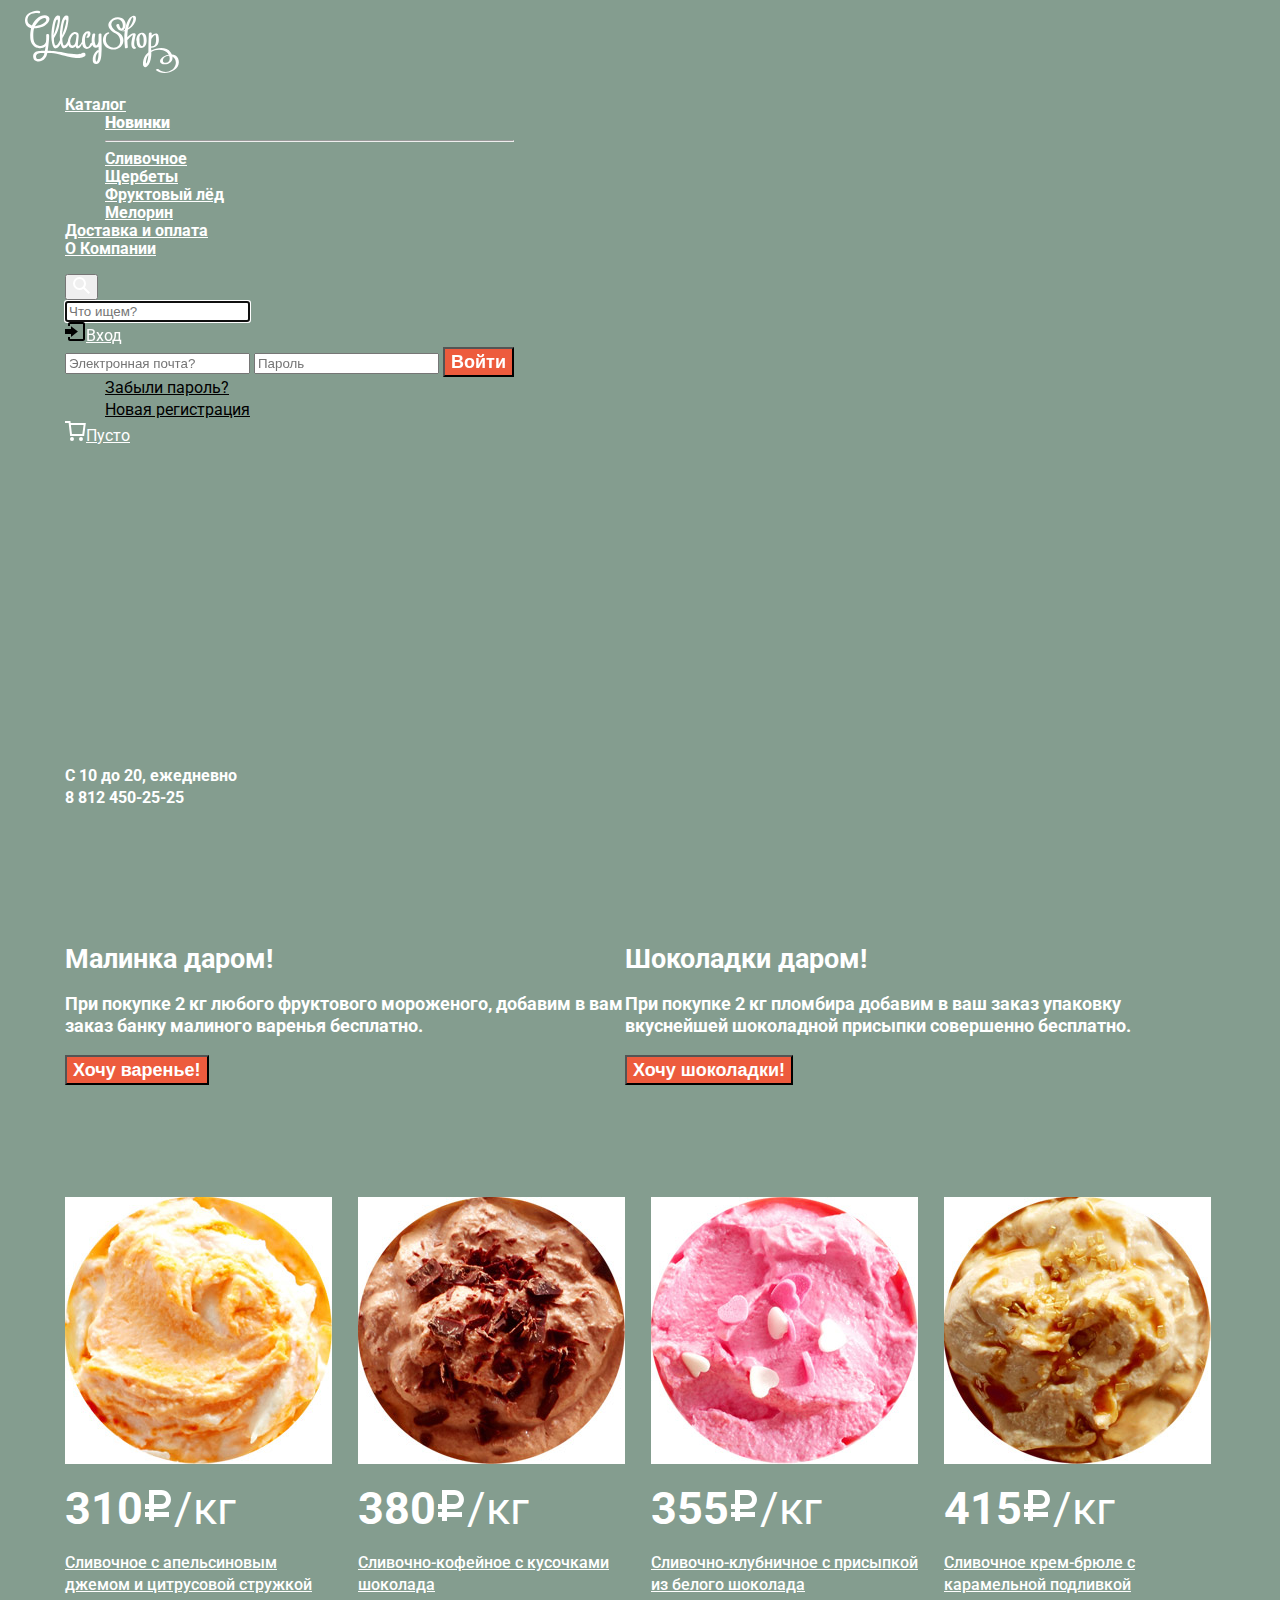
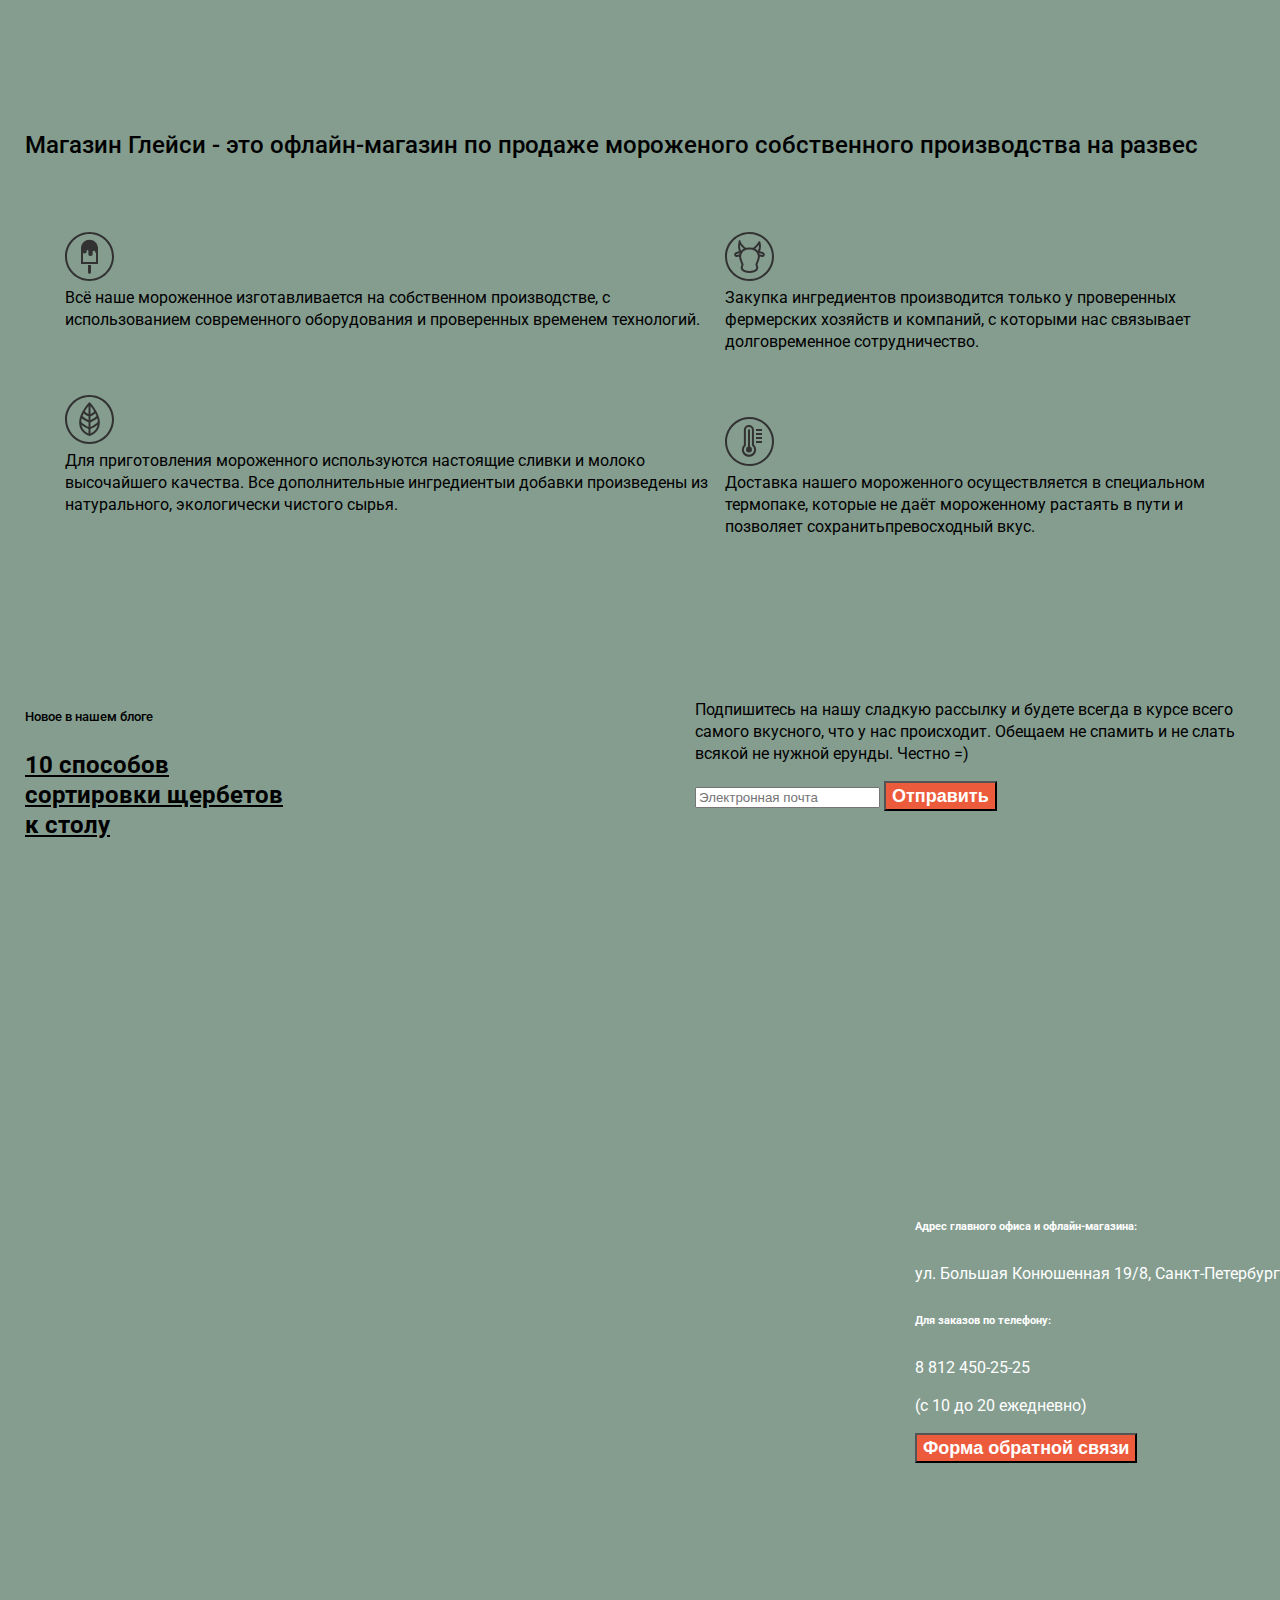
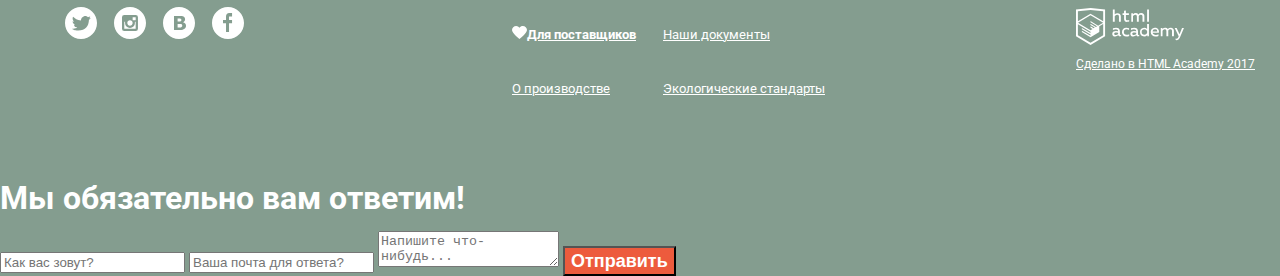
==== commit 127cd041: "Flexы для index" ====
--- a/index.html
+++ b/index.html
@@ -6,7 +6,6 @@
     <link rel="stylesheet" type="text/css" href="css/normalize.css">
     <link rel="stylesheet" type="text/css" href="css/style.css">
     <link href="https://fonts.googleapis.com/css?family=Roboto:400,500,700" rel="stylesheet">
-    <link href="css/outline.css" rel="stylesheet">
   </head>
   <body>
   <main class="container">
@@ -96,6 +95,10 @@
   <section class="catalog catalog-promo">
   	<ul class="catalog-list-promo">
   		<li class="catalog-item-promo">
+  			<div class="catalog-item-img">
+  			<a class="catalog-item-link-img" href="#" aria-label="Сливочное мороженое с апельсиновым джемом и цитрусовой стружкой">
+  			<img src="img/product-1.jpg" alt="Сливочное с апельсиновым джемом и цитрусовой стружкой" width="267" height="267"></a>
+  			</div>
   			<p class="catalog-item-price">
   				<span class="catalog-item-style"><b>310</b><img src="img/ruble.svg"><span>/кг</span></span>
   			</p>
@@ -104,12 +107,12 @@
   					<span class="catalog-item-title">Сливочное с апельсиновым джемом и цитрусовой стружкой</span>
   				</a>
   			</h4>
-  			<div class="catalog-item-img">
-  			<a class="catalog-item-link-img" href="#" aria-label="Сливочное мороженое с апельсиновым джемом и цитрусовой стружкой">
-  			<img src="img/product-1.jpg" alt="Сливочное с апельсиновым джемом и цитрусовой стружкой" width="267" height="267"></a>
-  			</div>
-  		</li>
-  		<li class="catalog-item-promo">
+  		</li>
+  		<li class="catalog-item-promo">
+  			<div class="catalog-item-img">
+  			<a class="catalog-item-link-img" href="#" aria-label="Сливочно-кофейное мороженое с кусочками шоколада">
+  			<img src="img/product-2.jpg" alt="Сливочно-кофейное с кусочками шоколада" width="267" height="267"></a>
+  			</div>
   			<p class="catalog-item-price">
   				<span class="catalog-item-style"><b>380</b><img src="img/ruble.svg"><span>/кг</span></span>
   			</p>
@@ -118,12 +121,12 @@
   					<span class="catalog-item-title">Сливочно-кофейное с кусочками шоколада</span>
   				</a>
   			</h4>
-  			<div class="catalog-item-img">
-  			<a class="catalog-item-link-img" href="#" aria-label="Сливочно-кофейное мороженое с кусочками шоколада">
-  			<img src="img/product-2.jpg" alt="Сливочно-кофейное с кусочками шоколада" width="267" height="267"></a>
-  			</div>
-  		</li>
-  		<li class="catalog-item-promo">
+  		</li>
+  		<li class="catalog-item-promo">
+  			<div class="catalog-item-img">
+  			<a class="catalog-item-link-img" href="#" aria-label="Сливочно-клубничное мороженое с присыпкой из белого шоколада">
+  			<img src="img/product-3.jpg" alt="Сливочно-клубничное с присыпкой из белого шоколада" width="267" height="267"></a>
+  			</div>
   			<p class="catalog-item-price">
   				<span class="catalog-item-style"><b>355</b><img src="img/ruble.svg"><span>/кг</span></span>
   			</p>
@@ -132,12 +135,12 @@
   					<span class="catalog-item-title">Сливочно-клубничное с присыпкой из белого шоколада</span>
   				</a>
   			</h4>
-  			<div class="catalog-item-img">
-  			<a class="catalog-item-link-img" href="#" aria-label="Сливочно-клубничное мороженое с присыпкой из белого шоколада">
-  			<img src="img/product-3.jpg" alt="Сливочно-клубничное с присыпкой из белого шоколада" width="267" height="267"></a>
-  			</div>
-  		</li>
-  		<li class="catalog-item-promo">
+  		</li>
+  		<li class="catalog-item-promo">
+  			<div class="catalog-item-img">
+  			<a class="catalog-item-link-img" href="#" aria-label="Сливочное мороженое крем-брюле с карамельной подливкой">
+  			<img src="img/product-4.jpg" alt="Сливочное крем-брюле с карамельной подливкой" width="267" height="267"></a>
+  			</div>
   			<p class="catalog-item-price">
   				<span class="catalog-item-style"><b>415</b><img src="img/ruble.svg"><span>/кг</span></span>
   			</p>
@@ -146,32 +149,28 @@
   					<span class="catalog-item-title">Сливочное крем-брюле с карамельной подливкой</span>
   				</a>
   			</h4>
-  			<div class="catalog-item-img">
-  			<a class="catalog-item-link-img" href="#" aria-label="Сливочное мороженое крем-брюле с карамельной подливкой">
-  			<img src="img/product-4.jpg" alt="Сливочное крем-брюле с карамельной подливкой" width="267" height="267"></a>
-  			</div>
   		</li>
   	</ul>
   </section>
   	 <section class="features">
         <h4 class="visually-hidden">Преимущества</h4>
+  			<p class="features-title text-medium text-dark">Магазин Глейси - это офлайн-магазин по продаже мороженого собственного производства на развес</p>
   		<ul class="features-list text-dark">
-  			<p class="features-title text-medium text-dark">Магазин Глейси - это офлайн-магазин по продаже мороженого собственного производства на развес</p>
   		<li class="features-item">
   			<p class="features-item text-regular">
   			<div class="instruments-img">
   				<img src="img/ice-cream.svg" width="49" height="49"></div> 
   			Всё наше мороженное изготавливается на собственном производстве, с использованием современного оборудования и проверенных временем технологий.</p>
   			<p class="features-item text-regular">
+  			<div class="instruments-img">
+  				<img src="img/eco.svg" width="49" height="49"></div>
+  			Для приготовления мороженного используются настоящие сливки и молоко высочайшего качества. Все дополнительные ингредиентыи добавки произведены из натурального, экологически чистого сырья.</p>
+  		</li>
+  		<li class="features-item">
+  			<p class="features-item text-regular">
   			<div class="instruments-img" width="" height="">
   				<img src="img/cow.svg" width="49" height="49"></div>
   			Закупка ингредиентов производится только у проверенных фермерских хозяйств и компаний, с которыми нас связывает долговременное сотрудничество.</p>
-  		</li>
-  		<li class="features-item">
-  			<p class="features-item text-regular">
-  			<div class="instruments-img">
-  				<img src="img/eco.svg" width="49" height="49"></div>
-  			Для приготовления мороженного используются настоящие сливки и молоко высочайшего качества. Все дополнительные ингредиентыи добавки произведены из натурального, экологически чистого сырья.</p>
   			<p class="features-item text-regular">
   			<div class="instruments-img">
   				<img src="img/thermometer.svg" width="49" height="49"></div>
@@ -180,12 +179,14 @@
   	</ul>
   </section>
   <section class="interactive">
-  <div class="gallery">
+  <div class="gallery interactive-list">
+  	<div class="gallery-list">
   	<h5 class="text-medium text-dark">Новое в нашем блоге</h5>
   		<a class="news-link text-bold link-dark" href="#">10 способов сортировки щербетов к столу
   		</a>
+  	</div>
   </div>
-  <div class="appointment">
+  <div class="appointment interactive-list">
   	<p class="appointment-into text-regular text-dark">Подпишитесь на нашу сладкую рассылку и будете всегда в курсе всего самого вкусного, что у нас происходит. Обещаем не спамить и не слать всякой не нужной ерунды. Честно =)</p>
   	<div class="form-inside">
   		<form action="#" method="post" text-dark text-regular>
--- a/css/style.css
+++ b/css/style.css
@@ -1,3 +1,7 @@
+html {
+  width: 1250;
+  height: 2449;
+}
 body{
   margin: 0;
 
@@ -13,12 +17,50 @@
 .container {
   width: 1146;
   margin: 0 auto;
-  flex-direction: column;
-
+  display: flex;
+  flex-direction: column;
+  padding: 0px 25px;
 }
 .header {
-
-}
+    padding-top: 10px;
+    display: flex;
+}
+.footer {
+    padding: 0px 25px 35px;
+
+    display: flex;
+    justify-content: space-between;
+}
+.footer-social {
+  display: flex;
+  flex-direction: flex-start;
+}
+.social-button {
+  padding-right: 17px;
+  color: #e6ebe9;
+}
+.footer-information {
+  display: flex;
+  flex-direction: row;
+}
+.footer-list {
+  display: flex;
+  flex-direction: column;
+}
+.footer-item {
+  padding-left: 27px; 
+}
+}
+.footer-copyright {
+  display: flex;
+  flex-direction: column;
+}
+.footer-logo-copyright {
+  font-size: 12px;
+  line-height: 16px;
+  }
+
+
 .link-light {
 	color: #ffffff;
 } 
@@ -35,76 +77,6 @@
 .link-dark:active {
 	color: #ed5b3d;
 }
-
-.social-button {
-	color: #e6ebe9;
-}
-.user-navigation-link {
-  font-size: 14px;
-  line-height: 16px;
-  font-weight: 500;
-  }
-.information-link-cooperation{
-  font-weight: 700;
-  }
-.catalog-item-link {
-	font-weight: 500;
-	color: #ffffff;
-}
-.catalog-item-link:hover,
-.catalog-item-link:focus,
-.catalog-item-link:active {
-	color: #ed5b3d;
-}
-
-.information-link {
-  font-size: 13px;
-  line-height: 16px;
-  }
-.footer-logo-copyright {
-  font-size: 12px;
-  line-height: 16px;
-  }
-.h-catalog {
-  font-size: 35px;
-  line-height: 41px;
-  }
-.navigation-item {
-  font-size: 16px;
-  line-height: 18px;
-  }
-.navigation-page {
-  font-size: 14px;
-  line-height: 16px;
-  }
-.features-title,
-.news-link {
-  font-size: 24px;
-  line-height: 30px;
-  }
-.catalog-item-style {
-  font-size: 45px;
-  line-height: 45px;
-  }
-.basket-red {
-  font-size: 13px;
-  line-height: 16px;
-  }
-.basket-cost {
-  font-size: 15px;
-  line-height: 18px;
-  font-weight: 700;
-  }
-.advertising-item {
-  font-size: 18px;
-  line-height: 22px;
-  font-weight: 700;
-}
-.advertising-item-title {
-  font-size: 35px;
-  line-height: 41px;
-  font-weight: 700;
-}
 .button-form {
   text-align: center;
   background-color: #ed5b3d;
@@ -116,7 +88,7 @@
 .button-form:hover,
 .button-form:focus,
 .button-form:active {
-	color: #ffffff;
+  color: #ffffff;
 }
 .button-form-light {
   text-align: center;
@@ -135,16 +107,15 @@
   font-size: 32px;
   line-height: 44px;
 }
-
 .visually-hidden {
-	position: absolute;
-	width: 1px;
-	height: 1px;
-	margin: -1px;
-	border: 0;
-	padding: 0;
-	clip: rect(0 0 0 0);
-	overflow: hidden;
+  position: absolute;
+  width: 1px;
+  height: 1px;
+  margin: -1px;
+  border: 0;
+  padding: 0;
+  clip: rect(0 0 0 0);
+  overflow: hidden;
 }
 .text-bold {
   font-weight: 700;
@@ -156,12 +127,80 @@
   font-weight: 400;
   }
 .text-dark {
-	color: #000000;
-}
-html {
-  width: 1250;
-  height: 2449;
-}
+  color: #000000;
+}
+
+
+.user-navigation-link {
+  font-size: 14px;
+  line-height: 16px;
+  font-weight: 500;
+  }
+.information-link-cooperation{
+  font-weight: 700;
+  }
+.catalog-item-link {
+	font-weight: 500;
+	color: #ffffff;
+}
+.catalog-item-link:hover,
+.catalog-item-link:focus,
+.catalog-item-link:active {
+	color: #ed5b3d;
+}
+.information-link {
+  font-size: 13px;
+  line-height: 16px;
+  }
+.h-catalog {
+  font-size: 35px;
+  line-height: 41px;
+  }
+.navigation-item {
+  font-size: 16px;
+  line-height: 18px;
+  }
+.navigation-page {
+  font-size: 14px;
+  line-height: 16px;
+  }
+.features-title,
+.news-link {
+  font-size: 24px;
+  line-height: 30px;
+  }
+.catalog-item-style {
+  font-size: 45px;
+  line-height: 45px;
+  }
+
+
+
+.basket-red {
+  display: flex;
+  justify-content: flex-end;
+}
+.basket-red-table {
+  font-size: 13px;
+  line-height: 16px;
+  align-self: flex-end;
+  }
+.basket-cost {
+  font-size: 15px;
+  line-height: 18px;
+  font-weight: 700;
+  }
+.advertising-item {
+  font-size: 18px;
+  line-height: 22px;
+  font-weight: 700;
+}
+.advertising-item-title {
+  font-size: 35px;
+  line-height: 41px;
+  font-weight: 700;
+}
+
 .filters {
   font-size: 16px;
   line-height: 18px;
@@ -188,24 +227,22 @@
 
 
 <<
-.header {
-    padding-top: 9px;
-    display: flex;
-}
+
 .title-catalog {
     padding-top: 20px;
     display: flex;
 }
 
-
 .h-catalog {
     padding-top: 14px;
     display: flex;
 }
+
 .filters {
     padding-top: 37px;
     display: flex;
 }
+
 .catalog-list {
     padding-top: 40px;
     padding-bottom: 56px;
@@ -215,40 +252,19 @@
 }
 .catalog-item {
     align-items: stretch;
-    height: 318;
-    width: 267;
-}
-
-.footer {
-    padding-bottom: 36px;
-    display: flex;
-    justify-content: space-between;
-}
-.footer-social {
-  display: flex;
-  justify-content: space-between;
-}
-.social-button {
-  padding-right: 17px; 
-}
-.footer-information {
-  display: flex;
-  flex-direction: row;
-}
-.footer-list {
-  display: flex;
-  flex-direction: column;
-
-}
-.footer-item {
-  padding-left: 27px; 
-}
-
-}
-.footer-copyright {
-  display: flex;
-  flex-direction: column;
-}
+    flex-basis: 267px;
+    padding-right: 25px;
+    padding-bottom: 40px;
+}
+
+.catalog-page-numbers {
+  display: flex;
+  justify-content: flex-end;
+  }
+.numbers-item {
+  align-self: flex-end;
+}
+
 
 
 .promo {
@@ -258,6 +274,7 @@
   justify-content: center;
   align-items: flex-end;
 }
+
 .advertising {
   padding-top: 85px;
   display: flex;
@@ -266,8 +283,12 @@
   display: flex;
   justify-content: space-between;
 }
+.advertising-item {
+  flex-basis: 560px;
+}
+
 .catalog-promo {
-  padding-top: 81px;
+  padding-top: 80px;
   display: flex;
 }
 .catalog-list-promo {
@@ -275,25 +296,41 @@
   justify-content: space-between;
 }
 .catalog-item-promo {
-  width: 267px;
+  flex-basis: 267px;
   padding-right: 26px;
 }
+
 .features {
   padding-top: 73px;
   display: flex;
+  flex-direction: column;
 }
 .features-list {
   display: flex;
-  flex-direction: column;
 }
 .features-item {
   display: flex;
+  flex-direction: column;
 
 }
 .interactive {
   padding-top: 97px;
   display: flex;
-}
+  justify-content: space-between;
+}
+.interactive-list {
+  flex-basis: 560px;
+}
+.gallery {
+  display: flex;
+}
+.gallery-list {
+  display: flex;
+  flex-direction: column;
+  flex-basis: 275px;
+}
+
+
 .map {
   min-height: 430px;
   padding-top: 193px;
@@ -304,25 +341,20 @@
 .contacts-adress {
   align-self: flex-end;
 }
-.container {
-  width: 1146;
-  margin: 0 auto;
-  display: flex;
-}
-
-
-
-
-
-
-
-
-
-
-
-
-
-
-
-
-
+
+
+
+
+
+
+
+
+
+
+
+
+
+
+
+
+
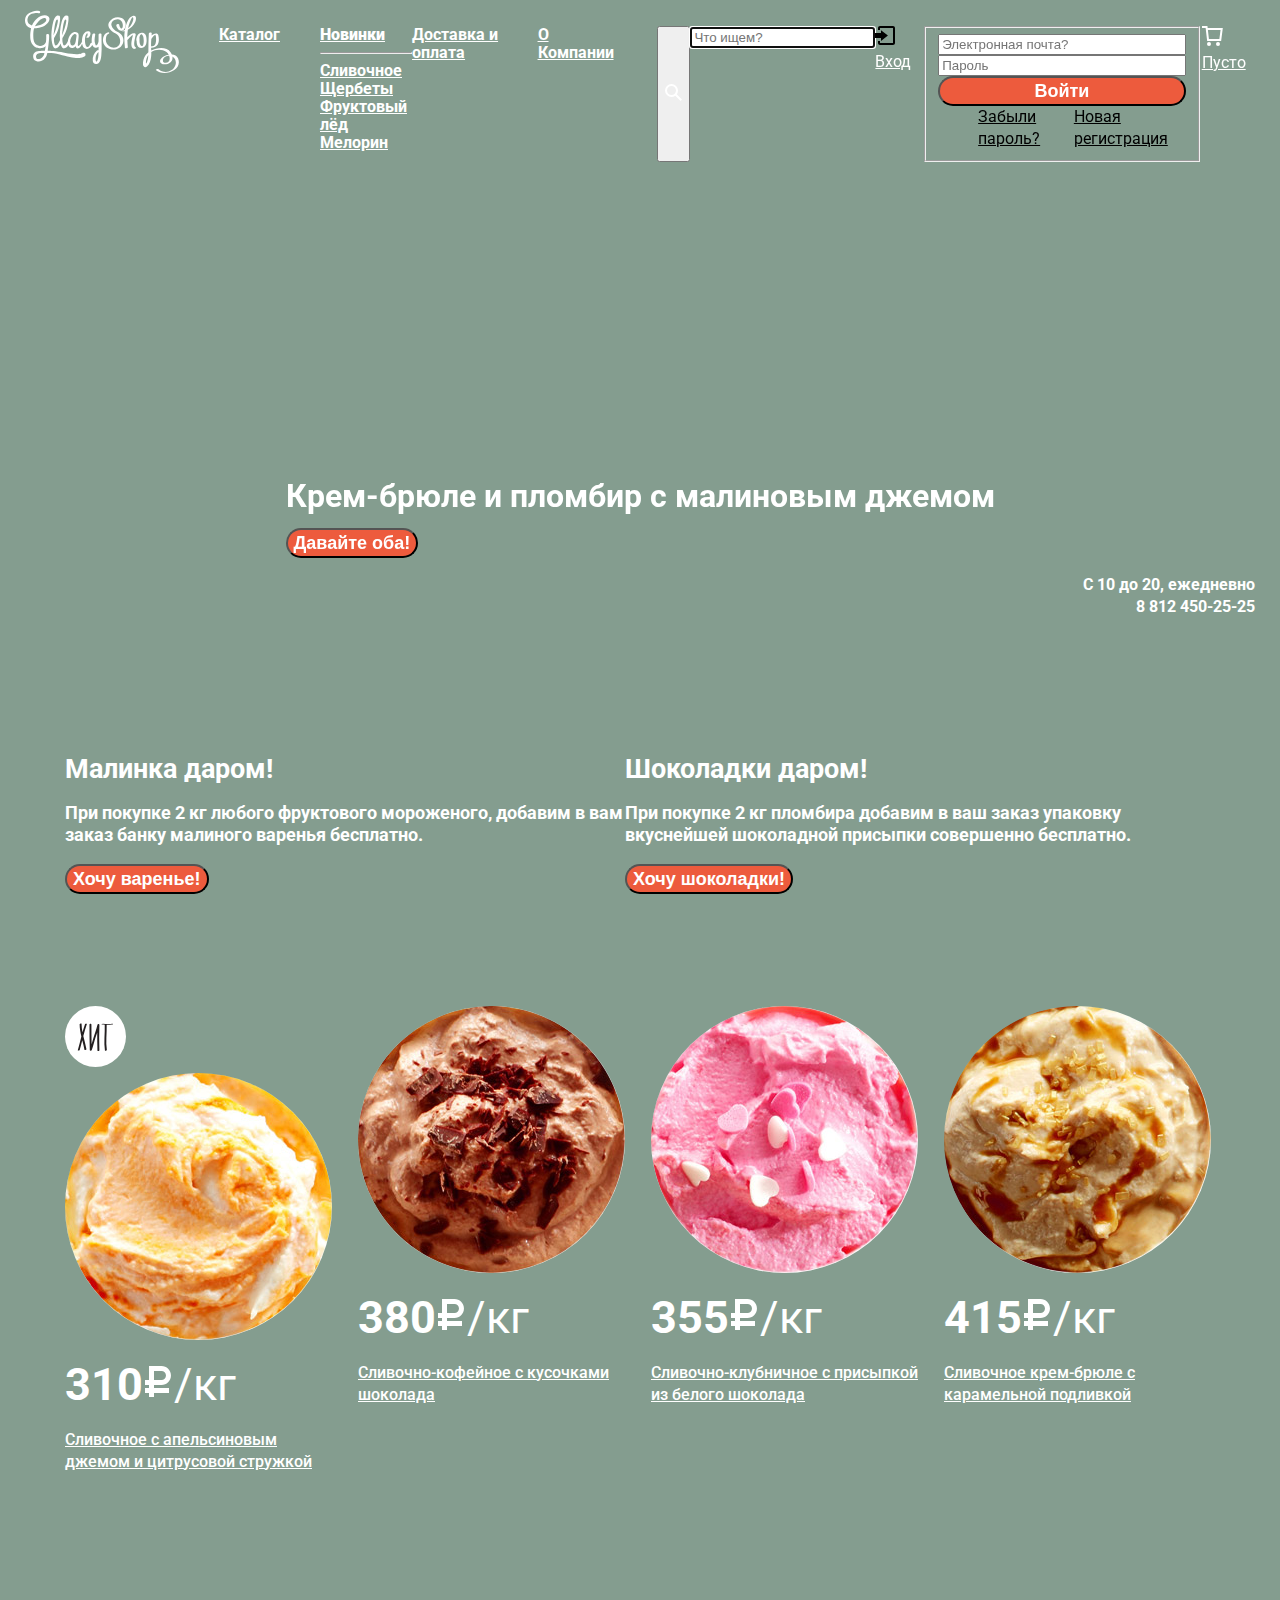
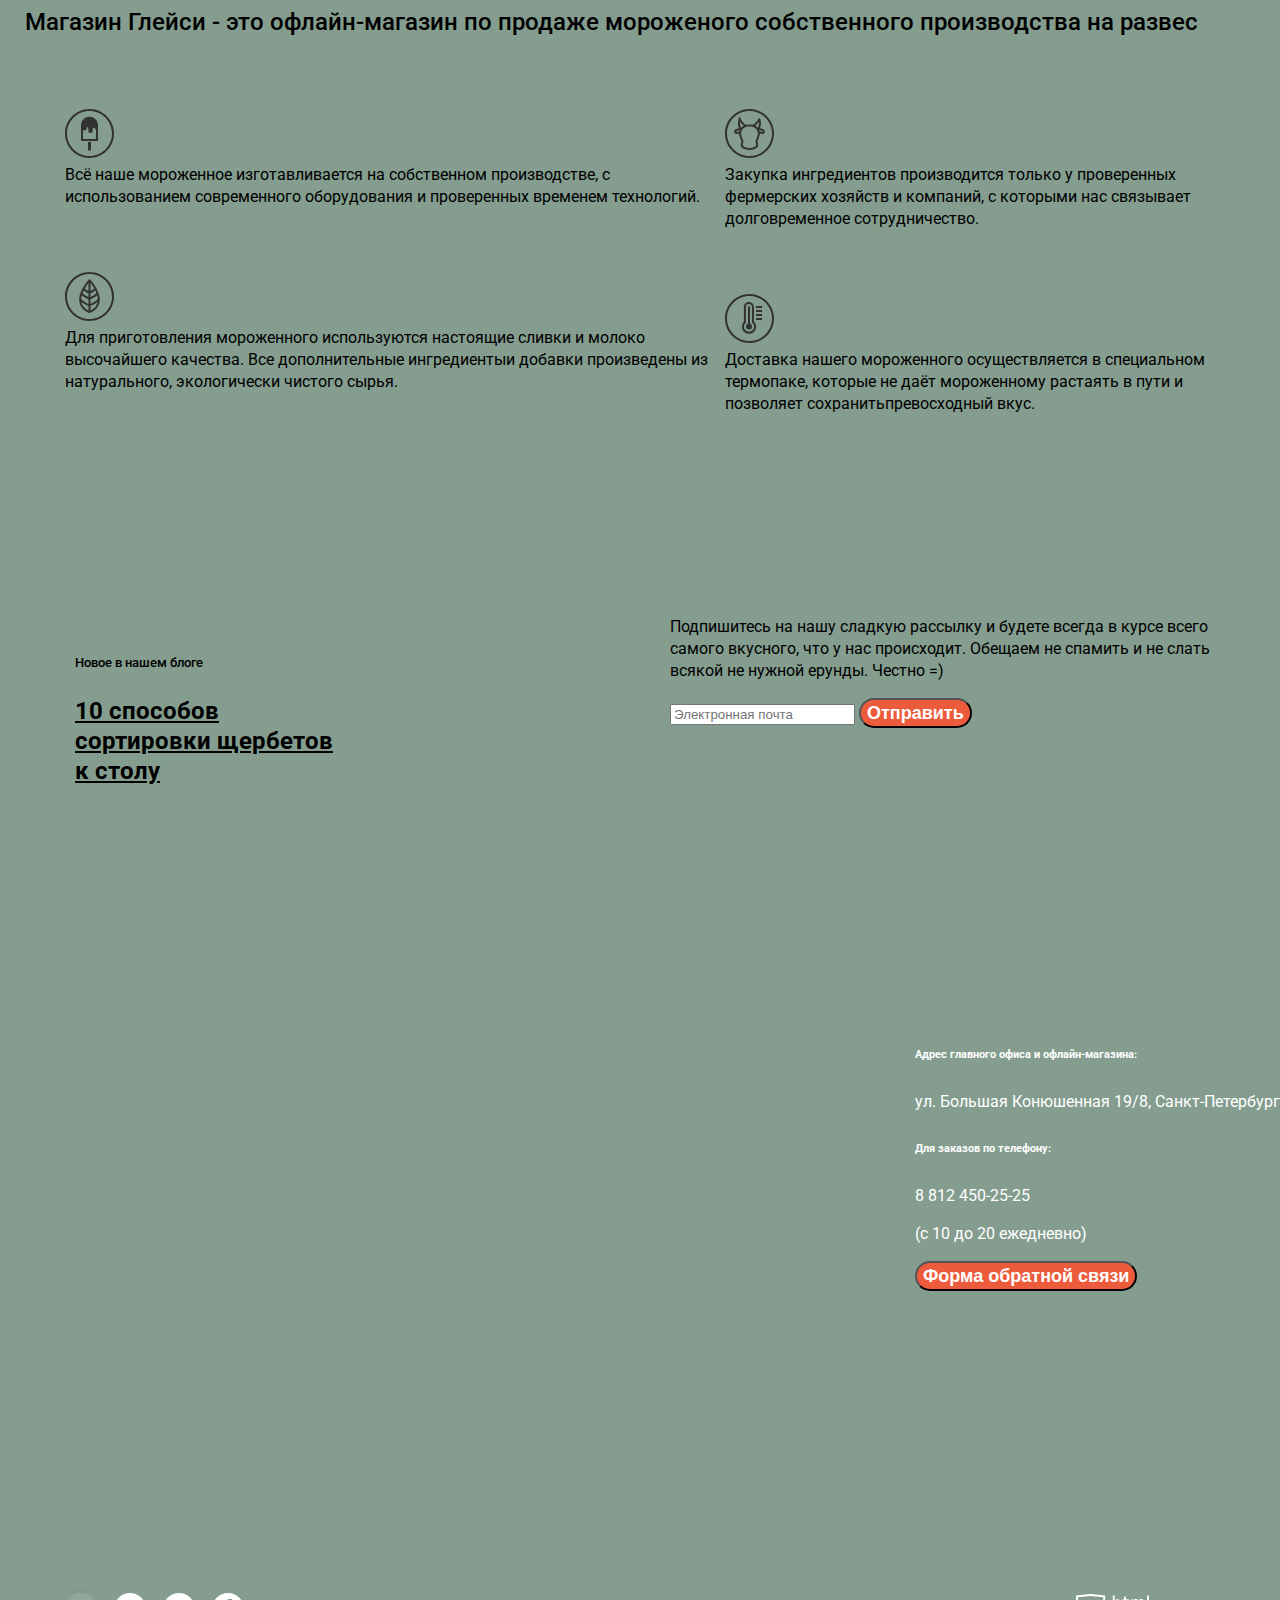
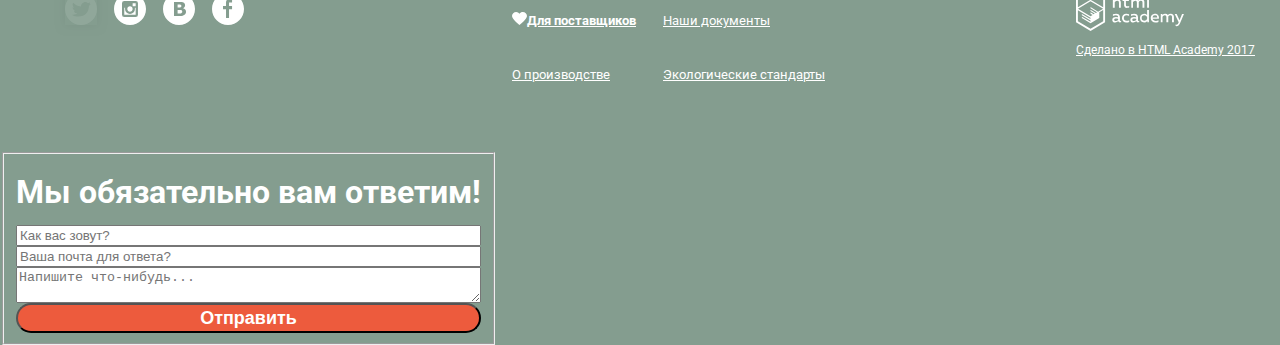
==== commit eb34754f: "Стилизация img и кнопок" ====
--- a/index.html
+++ b/index.html
@@ -16,7 +16,7 @@
   		</a>
   		<ul class="navigation-links text-bold">
   			<li class="navigation-item
-  			 catalog">
+  			 catalog-index">
   				<a class="link-light" href="catalog.html">Каталог</a>
   				<ul class="catalog-menu link-light">
   					<li><a class="catalog-menu-item link-light" href="#"><b>Новинки</b></a></li><hr>
@@ -37,7 +37,7 @@
   			<li class="user-navigation"><button class="information-button" aria-label="Поиск">
   				<img src="img/loupe.svg" alt="Поиск по сайту" width="17" height="17"></button>
   				<div class="popup">
-  					<div class="popup-content">
+  					<div class="popup-content ">
   						<form action="#" method="get" text-dark text-regular>
   							<input type="search" name="search" id="search" placeholder="Что ищем?" list="#" autocomplete="on" autofocus>
   						</form>
@@ -50,13 +50,15 @@
   				<div class="popup">
   					<div class="popup-content">
   						<form class="" action="#" method="post" text-dark text-regular>
+  							<fieldset class="form-regist-one">
   							<input type="text" name="email" id="email-field" placeholder="Электронная почта?" required  autocomplete="on" autofocus>
   							<input type="text" name="password" id="password-field" placeholder="Пароль" required  autocomplete="on">
   							<input class="button-form" type="submit" value="Войти">
-  							<ul class="form-regist">
+  							<ul class="form-regist-two">
   								<li class="form-regist-item"><a class="link-dark" href="#">Забыли пароль?</a></li>
   								<li class="form-regist-item"><a class="link-dark" href="#">Новая регистрация</a></li>
   							</ul>
+  							</fieldset>
   						</form>
   					</div>
   				</div>
@@ -67,13 +69,15 @@
   	</nav>
   </header>
   <section class="promo">
-  </section>
-  <section>
+    <artical>
+			<h1 class="page-title">Крем-брюле и пломбир с малиновым джемом</h1>
+			<input class="button-form" type="submit" value="Давайте оба!">
+	</artical>
+  </section>
   <ul class="contacts">
   	<li class="contacts-item text-bold">С 10 до 20, ежедневно</li>
   	<li class="contacts-item text-bold"><span class="contacts-number">8 812 450-25-25</span></li>
   </ul>
-  </section>
   <section class="advertising">
 	<ul class="advertising-list">
 		<li class="advertising-item">
@@ -84,7 +88,7 @@
 			</article>
 		</li>
 		<li class="advertising-item">
-			<article>
+			<article class="">
 			<h2 class="">Шоколадки даром!</h2>
 			<p>При покупке 2 кг пломбира добавим в ваш заказ упаковку вкуснейшей шоколадной присыпки совершенно бесплатно.</p>
 			<input class="button-form" type="submit" value="Хочу шоколадки!">
@@ -95,9 +99,10 @@
   <section class="catalog catalog-promo">
   	<ul class="catalog-list-promo">
   		<li class="catalog-item-promo">
+  			<img src="img/hit.svg" hred="#">
   			<div class="catalog-item-img">
   			<a class="catalog-item-link-img" href="#" aria-label="Сливочное мороженое с апельсиновым джемом и цитрусовой стружкой">
-  			<img src="img/product-1.jpg" alt="Сливочное с апельсиновым джемом и цитрусовой стружкой" width="267" height="267"></a>
+  			<img class="img-catalog" src="img/product-1.jpg" alt="Сливочное с апельсиновым джемом и цитрусовой стружкой" width="267" height="267"></a>
   			</div>
   			<p class="catalog-item-price">
   				<span class="catalog-item-style"><b>310</b><img src="img/ruble.svg"><span>/кг</span></span>
@@ -111,7 +116,7 @@
   		<li class="catalog-item-promo">
   			<div class="catalog-item-img">
   			<a class="catalog-item-link-img" href="#" aria-label="Сливочно-кофейное мороженое с кусочками шоколада">
-  			<img src="img/product-2.jpg" alt="Сливочно-кофейное с кусочками шоколада" width="267" height="267"></a>
+  			<img class="img-catalog" src="img/product-2.jpg" alt="Сливочно-кофейное с кусочками шоколада" width="267" height="267"></a>
   			</div>
   			<p class="catalog-item-price">
   				<span class="catalog-item-style"><b>380</b><img src="img/ruble.svg"><span>/кг</span></span>
@@ -125,7 +130,7 @@
   		<li class="catalog-item-promo">
   			<div class="catalog-item-img">
   			<a class="catalog-item-link-img" href="#" aria-label="Сливочно-клубничное мороженое с присыпкой из белого шоколада">
-  			<img src="img/product-3.jpg" alt="Сливочно-клубничное с присыпкой из белого шоколада" width="267" height="267"></a>
+  			<img class="img-catalog" src="img/product-3.jpg" alt="Сливочно-клубничное с присыпкой из белого шоколада" width="267" height="267"></a>
   			</div>
   			<p class="catalog-item-price">
   				<span class="catalog-item-style"><b>355</b><img src="img/ruble.svg"><span>/кг</span></span>
@@ -139,7 +144,7 @@
   		<li class="catalog-item-promo">
   			<div class="catalog-item-img">
   			<a class="catalog-item-link-img" href="#" aria-label="Сливочное мороженое крем-брюле с карамельной подливкой">
-  			<img src="img/product-4.jpg" alt="Сливочное крем-брюле с карамельной подливкой" width="267" height="267"></a>
+  			<img class="img-catalog" src="img/product-4.jpg" alt="Сливочное крем-брюле с карамельной подливкой" width="267" height="267"></a>
   			</div>
   			<p class="catalog-item-price">
   				<span class="catalog-item-style"><b>415</b><img src="img/ruble.svg"><span>/кг</span></span>
@@ -209,7 +214,7 @@
 </div>
 <footer class="footer">
   			<ul class="footer-social link-light">
-  				<li><a class="social-button" href="#" aria-label="Твиттер магазина «Глейси»"><img src="img/twitter.svg" width="32" height="32"></a></li>
+  				<li><a class="social-button" href="#" aria-label="Твиттер магазина «Глейси»"><img class="img-social" src="img/twitter.svg" width="32" height="32"></a></li>
   				<li><a class="social-button" href="#" aria-label="Инстаграм магазина «Глейси»"><img src="img/instagram.svg" width="32" height="32"></a></li>
   				<li><a class="social-button" href="#" aria-label="Вконтакте магазина «Глейси»"><img src="img/vk.svg" width="32" height="32"></a></li>
   				<li><a class="social-button" href="#" aria-label="Фейсбук магазина «Глейси»"><img src="img/fb.svg" width="32" height="32"></a></li>
@@ -235,13 +240,15 @@
   		</ul>
   	</footer>
   	<div class="popup active">
-  		<div class="popup-content">
+  		<div class="popup-content form-outside">
   			<form action="#" method="post" text-dark text-regular>
+  				<fieldset class="form-outside-list">
   				<h1 class="page-title h-index-form">Мы обязательно вам ответим!</h1>
   				<input type="text" name="name" id="name-field" placeholder="Как вас зовут?" required autocomplete="on" autofocus>
   				<input type="text" name="email" id="email-field" placeholder="Ваша почта для ответа?" required autocomplete="on">
   				<textarea name="comment" id="comment-field" placeholder="Напишите что-нибудь..."></textarea>
   				<input class="button-form" type="submit" value="Отправить">
+  				</fieldset>
   			</form>
   		</div>
   	</div>
--- a/css/style.css
+++ b/css/style.css
@@ -23,8 +23,21 @@
 }
 .header {
     padding-top: 10px;
-    display: flex;
-}
+}
+.navigation {
+  display: flex;
+}
+.navigation-links {
+  display: flex;
+}
+.user-navigation {
+  display: flex;
+}
+.catalog-index {
+  display: flex;
+}
+
+
 .footer {
     padding: 0px 25px 35px;
 
@@ -41,7 +54,6 @@
 }
 .footer-information {
   display: flex;
-  flex-direction: row;
 }
 .footer-list {
   display: flex;
@@ -84,12 +96,15 @@
   line-height: 24px;
   font-weight: 700;
   color: #ffffff;
+  border-radius: 50px;
 }
 .button-form:hover,
 .button-form:focus,
 .button-form:active {
   color: #ffffff;
 }
+
+
 .button-form-light {
   text-align: center;
   background-color: #849d8f;
@@ -256,14 +271,14 @@
     padding-right: 25px;
     padding-bottom: 40px;
 }
+.img-catalog {
+ border-radius: 150px;
+}
 
 .catalog-page-numbers {
   display: flex;
   justify-content: flex-end;
   }
-.numbers-item {
-  align-self: flex-end;
-}
 
 
 
@@ -274,6 +289,11 @@
   justify-content: center;
   align-items: flex-end;
 }
+.contacts {
+  display: flex;
+  flex-direction: column;
+  align-items: flex-end;
+}
 
 .advertising {
   padding-top: 85px;
@@ -286,6 +306,7 @@
 .advertising-item {
   flex-basis: 560px;
 }
+
 
 .catalog-promo {
   padding-top: 80px;
@@ -311,25 +332,26 @@
 .features-item {
   display: flex;
   flex-direction: column;
-
 }
 .interactive {
   padding-top: 97px;
   display: flex;
   justify-content: space-between;
 }
+
+.gallery {
+  display: flex;
+}
+.gallery-list {
+  flex-basis: 275px;
+  padding-top: 30px;
+  padding-left: 20px;
+}
 .interactive-list {
   flex-basis: 560px;
-}
-.gallery {
-  display: flex;
-}
-.gallery-list {
-  display: flex;
-  flex-direction: column;
-  flex-basis: 275px;
-}
-
+  padding: 40px 30px;
+  
+}
 
 .map {
   min-height: 430px;
@@ -338,23 +360,29 @@
   display: flex;
   justify-content: flex-end;
 }
-.contacts-adress {
-  align-self: flex-end;
-}
-
-
-
-
-
-
-
-
-
-
-
-
-
-
-
-
-
+
+.form-outside {
+  display: flex;
+}
+.form-outside-list {
+  display: flex;
+  flex-direction: column;
+}
+
+.form-regist-one {
+  display: flex;
+  flex-direction: column;
+}
+.form-regist-two {
+  display: flex;
+}
+
+.catalog-item-price {
+}
+
+
+.img-social {
+  box-shadow: 0 0 10px rgba(0,0,0,0.5);
+  opacity: 0.1;
+}
+
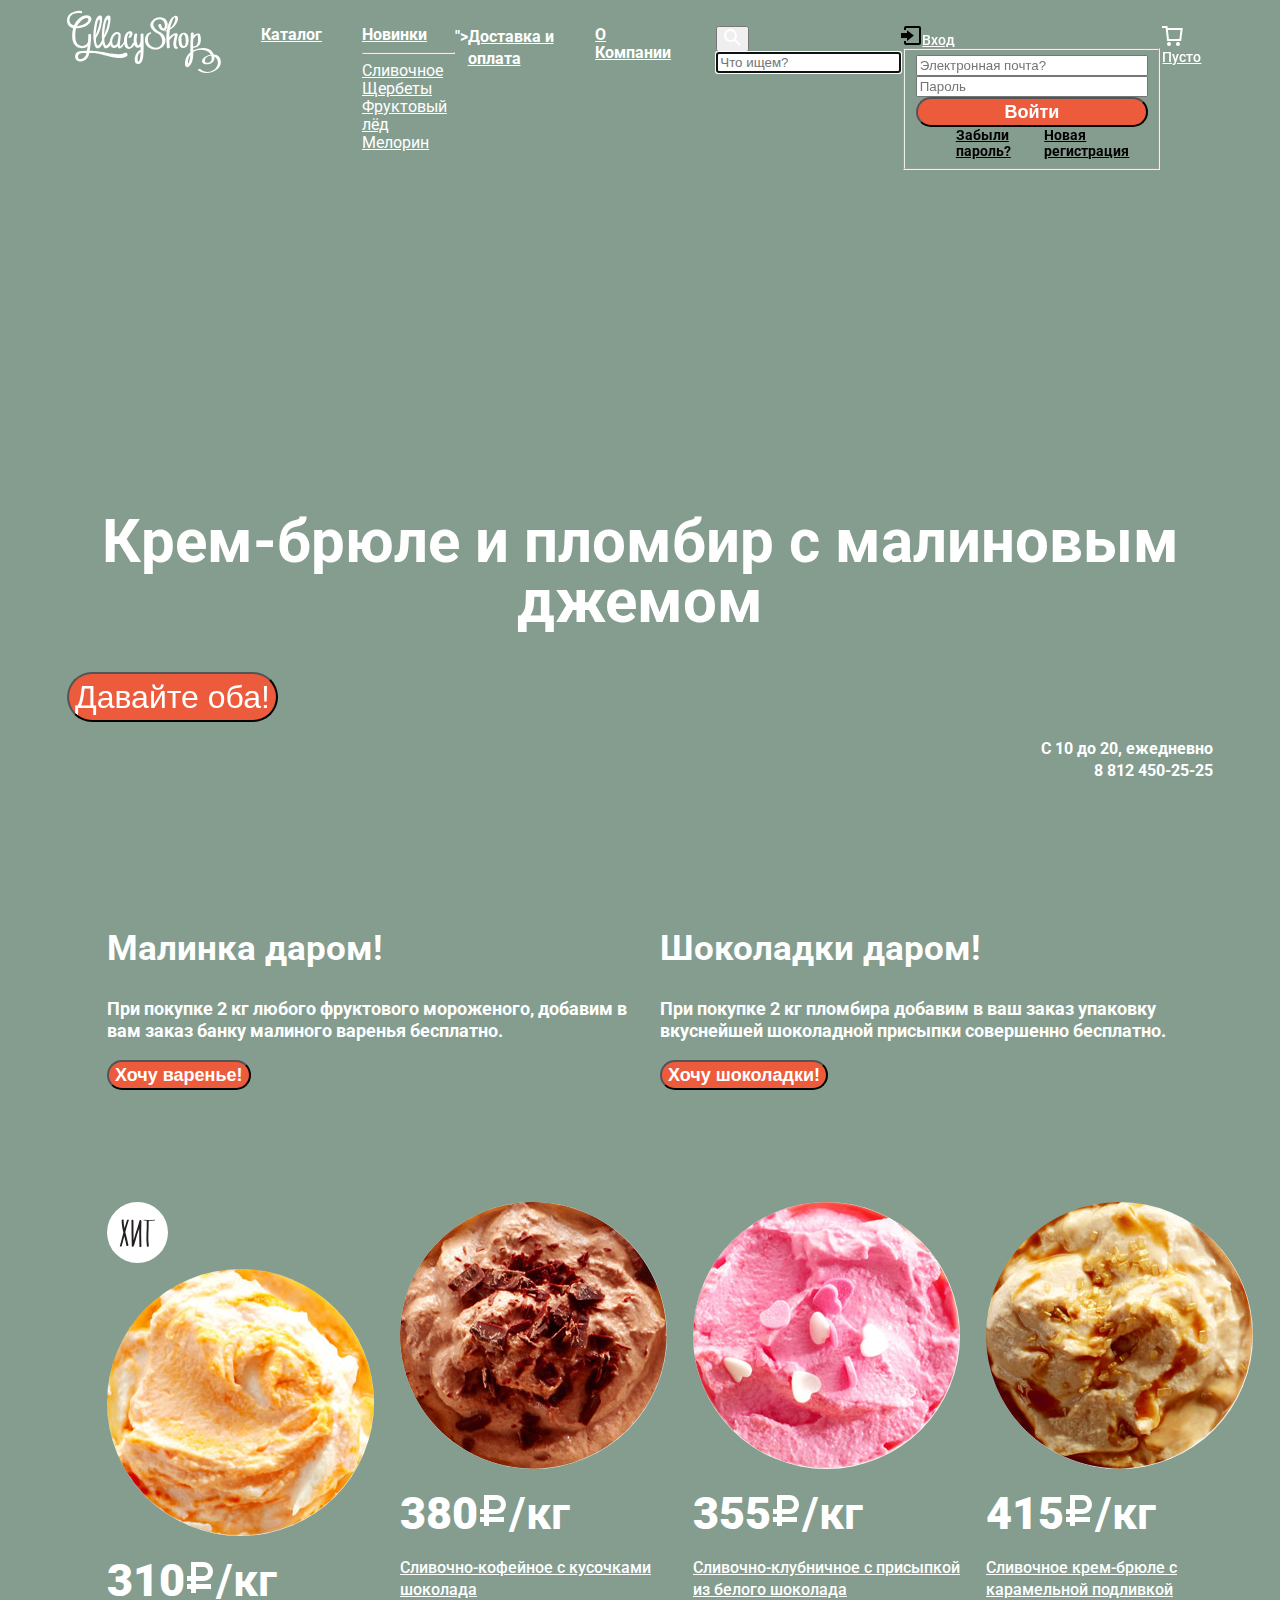
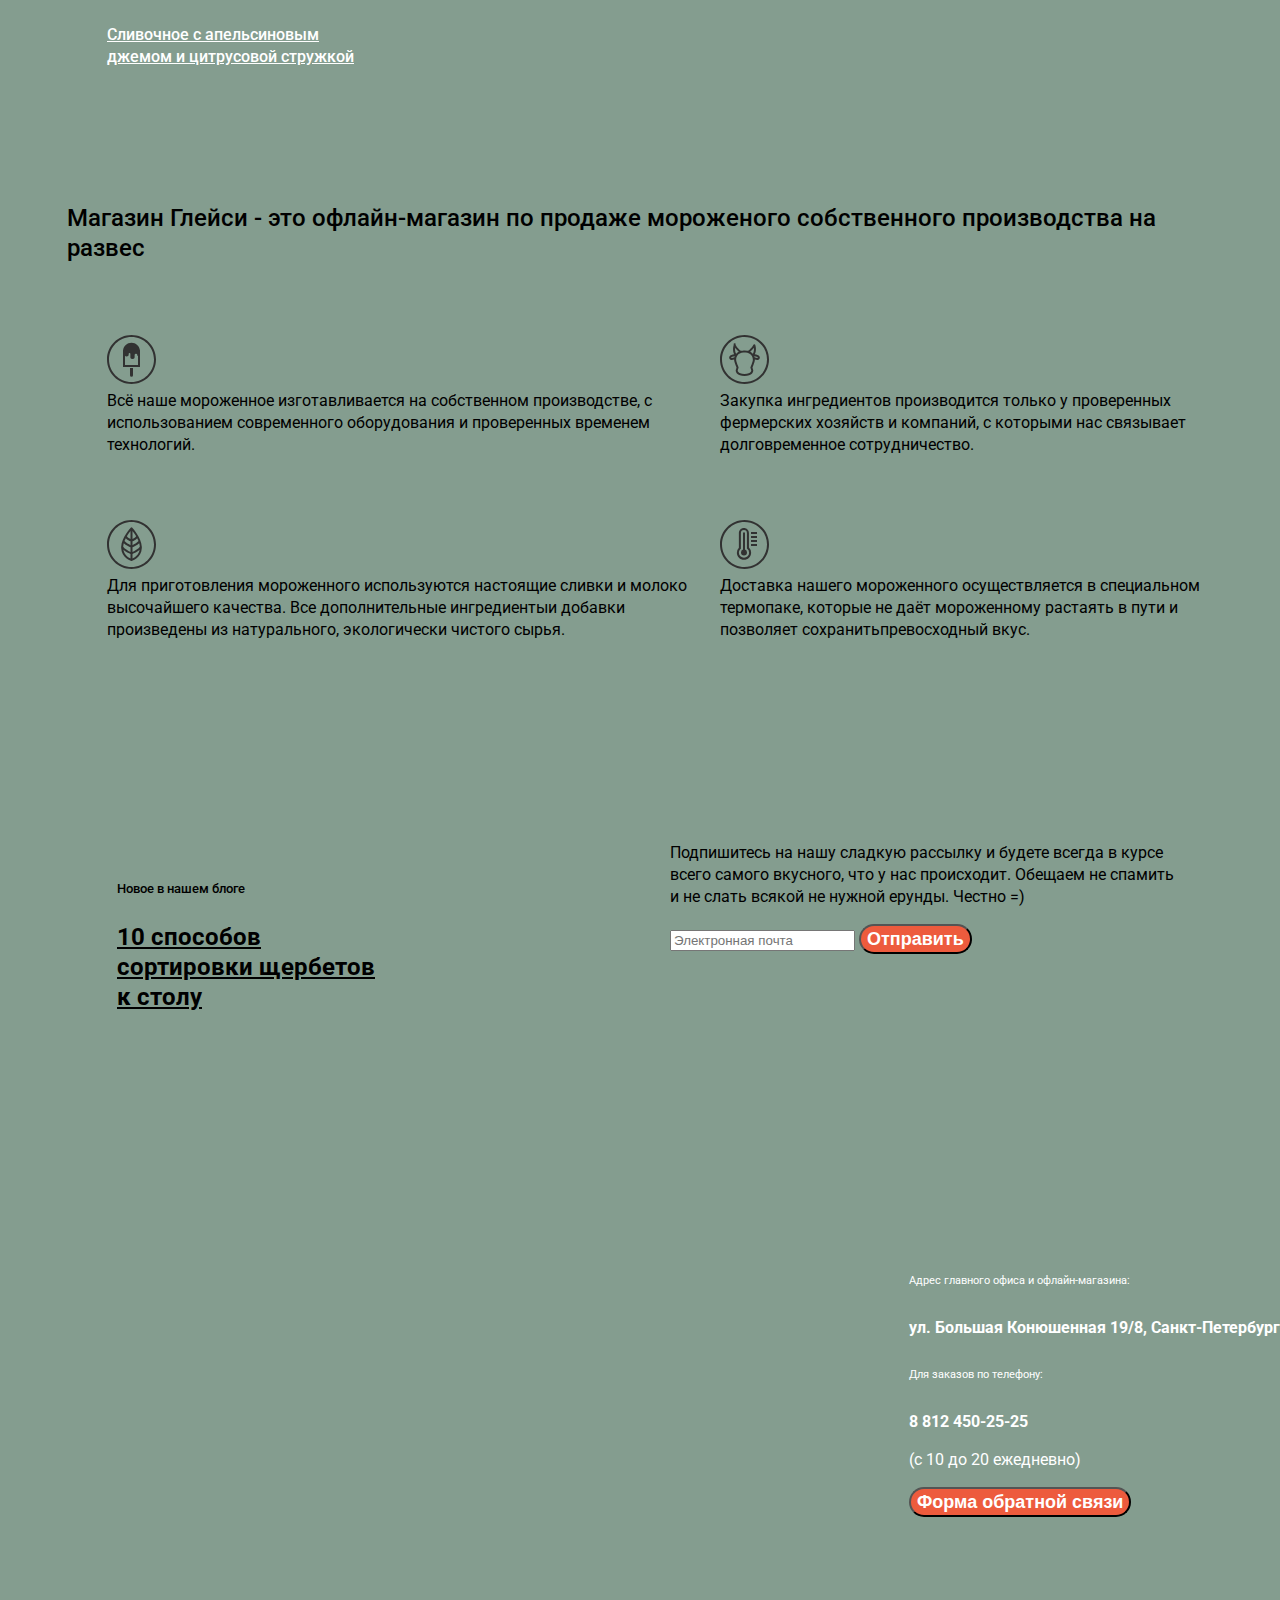
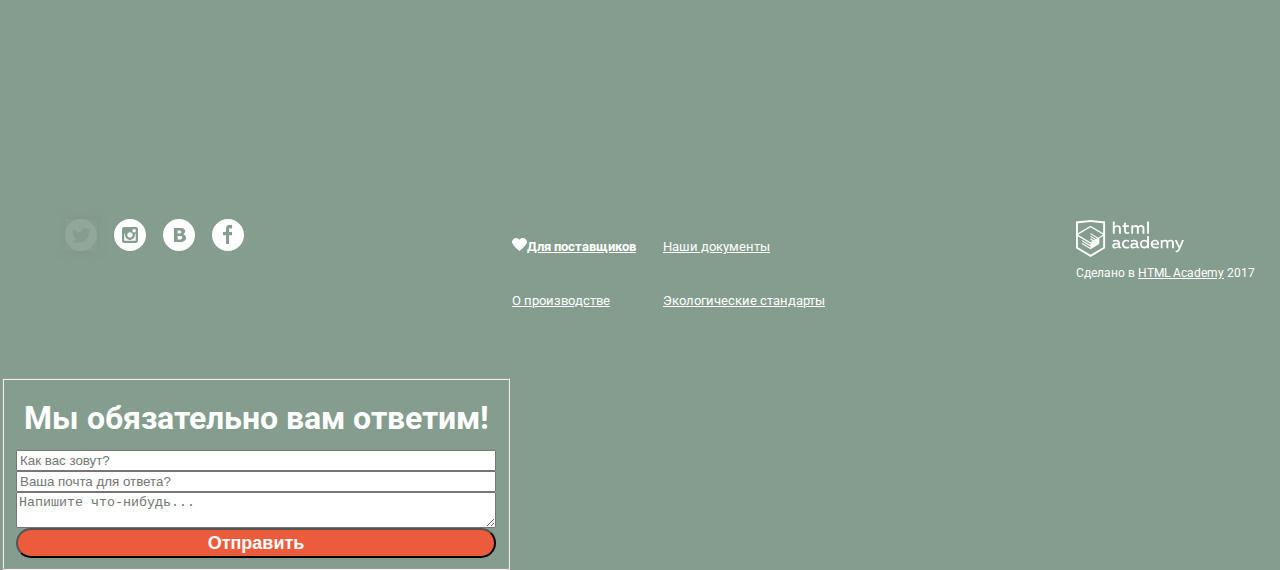
==== commit 0cc9f9e3: "Редакция стилей" ====
--- a/index.html
+++ b/index.html
@@ -14,38 +14,34 @@
   		<a class="header-logo">
   		 <img src="img/logo.svg" alt="«Глейси»" width="154" height="64">
   		</a>
-  		<ul class="navigation-links text-bold">
+  		<ul class="navigation-links">
   			<li class="navigation-item
   			 catalog-index">
   				<a class="link-light" href="catalog.html">Каталог</a>
   				<ul class="catalog-menu link-light">
-  					<li><a class="catalog-menu-item link-light" href="#"><b>Новинки</b></a></li><hr>
-  					<li><a class="catalog-menu-item link-light" href="#">Сливочное</a></li>
-  					<li><a class="catalog-menu-item link-light" href="#">Щербеты</a></li>
-  					<li><a class="catalog-menu-item link-light" href="#">Фруктовый лёд</a></li>
-  					<li><a class="catalog-menu-item link-light" href="#">Мелорин</a></li>
+  					<li><a class="catalog-menu-item link-light text-regular" href="#"><b>Новинки</b></a></li><hr>
+  					<li><a class="catalog-menu-item link-light text-regular" href="#">Сливочное</a></li>
+  					<li><a class="catalog-menu-item link-light text-regular" href="#">Щербеты</a></li>
+  					<li><a class="catalog-menu-item link-light text-regular" href="#">Фруктовый лёд</a></li>
+  					<li><a class="catalog-menu-item link-light text-regular" href="#">Мелорин</a></li>
   				</ul>
-  			</li>
-  			<li class="navigation-item
-  			 text-bold"><a class="link-light" href="delivery.payment.html">Доставка и оплата</a>
-  			</li>
-  			<li class="navigation-item
-  			 text-bold link-light"><a class="link-light" href="about.company.html">О Компании</a>
+  			</li>"><a class="link-light" href="delivery.payment.html">Доставка и оплата</a>
+  			</li>
+  			<li class="navigation-item link-light"><a class="link-light" href="about.company.html">О Компании</a>
   			</li>
   		</ul>
   		<ul class="user-navigation">
-  			<li class="user-navigation"><button class="information-button" aria-label="Поиск">
+  			<li class="user-navigation-link"><button class="information-button" aria-label="Поиск">
   				<img src="img/loupe.svg" alt="Поиск по сайту" width="17" height="17"></button>
   				<div class="popup">
   					<div class="popup-content ">
   						<form action="#" method="get" text-dark text-regular>
-  							<input type="search" name="search" id="search" placeholder="Что ищем?" list="#" autocomplete="on" autofocus>
+  							<input class="text-regular" type="search" name="search" id="search" placeholder="Что ищем?" list="#" autocomplete="on" autofocus>
   						</form>
   					</div>
   				</div>
-  			</a>
-  			</li>
-  			<li class="user-navigation"><a class="information-button link-light" href="#">
+  			</li>
+  			<li class="user-navigation-link"><a class="information-button link-light text-medium" href="#">
   				<img src="img/entrance.svg" width="21" height="19">Вход</a>
   				<div class="popup">
   					<div class="popup-content">
@@ -63,35 +59,35 @@
   					</div>
   				</div>
   			</li>
-  			<li class="user-navigation"><a class="information-button link-light" href="#" aria-label="Корзина товаров">
+  			<li class="user-navigation-link"><a class="information-button link-light text-medium" href="#" aria-label="Корзина товаров">
   				<img src="img/basket.svg" width="21" height="20">Пусто</a></li>
   		</ul>
   	</nav>
   </header>
   <section class="promo">
-    <artical>
-			<h1 class="page-title">Крем-брюле и пломбир с малиновым джемом</h1>
-			<input class="button-form" type="submit" value="Давайте оба!">
-	</artical>
+    <article>
+			<h1 class="h-index">Крем-брюле и пломбир с малиновым джемом</h1>
+			<input class="button-form-bg" type="submit" value="Давайте оба!">
+	</article>
   </section>
   <ul class="contacts">
-  	<li class="contacts-item text-bold">С 10 до 20, ежедневно</li>
-  	<li class="contacts-item text-bold"><span class="contacts-number">8 812 450-25-25</span></li>
+  	<li class="contacts-item">С 10 до 20, ежедневно</li>
+  	<li class="contacts-item"><span class="contacts-number">8 812 450-25-25</span></li>
   </ul>
   <section class="advertising">
 	<ul class="advertising-list">
 		<li class="advertising-item">
 			<article>
-			<h2 class="">Малинка даром!</h2>
+			<h2 class="advertising-item-title">Малинка даром!</h2>
 			<p>При покупке 2 кг любого фруктового мороженого, добавим в вам заказ банку малиного варенья бесплатно.</p>
-			<input class="button-form" type="submit" value="Хочу варенье!">
+			<input class="button-form button-form-two" type="submit" value="Хочу варенье!">
 			</article>
 		</li>
 		<li class="advertising-item">
 			<article class="">
-			<h2 class="">Шоколадки даром!</h2>
+			<h2 class="advertising-item-title">Шоколадки даром!</h2>
 			<p>При покупке 2 кг пломбира добавим в ваш заказ упаковку вкуснейшей шоколадной присыпки совершенно бесплатно.</p>
-			<input class="button-form" type="submit" value="Хочу шоколадки!">
+			<input class="button-form button-form-two" type="submit" value="Хочу шоколадки!">
 			</article>
 		</li>
 	</ul>
@@ -160,7 +156,7 @@
   	 <section class="features">
         <h4 class="visually-hidden">Преимущества</h4>
   			<p class="features-title text-medium text-dark">Магазин Глейси - это офлайн-магазин по продаже мороженого собственного производства на развес</p>
-  		<ul class="features-list text-dark">
+  		<ul class="features-list text-dark text-regular">
   		<li class="features-item">
   			<p class="features-item text-regular">
   			<div class="instruments-img">
@@ -187,15 +183,15 @@
   <div class="gallery interactive-list">
   	<div class="gallery-list">
   	<h5 class="text-medium text-dark">Новое в нашем блоге</h5>
-  		<a class="news-link text-bold link-dark" href="#">10 способов сортировки щербетов к столу
+  	<a class="news-link link-dark" href="#">10 способов сортировки щербетов к столу
   		</a>
   	</div>
   </div>
   <div class="appointment interactive-list">
   	<p class="appointment-into text-regular text-dark">Подпишитесь на нашу сладкую рассылку и будете всегда в курсе всего самого вкусного, что у нас происходит. Обещаем не спамить и не слать всякой не нужной ерунды. Честно =)</p>
   	<div class="form-inside">
-  		<form action="#" method="post" text-dark text-regular>
-  			<input type="text" name="login" id="login-field" placeholder="Электронная почта" required  autocomplete="on" autofocus>
+  		<form action="#" method="post">
+  			<input class="text-regular"type="text" name="login" id="login-field" placeholder="Электронная почта" required  autocomplete="on" autofocus>
   			<input class="button-form" type="submit" value="Отправить">
   		</form>
   	</div>
@@ -204,27 +200,25 @@
 </main>
 <div class="map">
 	<div class="contacts-adress">
-	<h6>Адрес главного офиса и офлайн-магазина:</h6>
+	<h6 class="text-regular">Адрес главного офиса и офлайн-магазина:</h6>
 	<p>ул. Большая Конюшенная 19/8, Санкт-Петербург</p>
-	<h6>Для заказов по телефону:</h6>
+	<h6 class="text-regular">Для заказов по телефону:</h6>
 	<p>8 812 450-25-25</p>
-	<p><span>(с 10 до 20 ежедневно)</span></p>
+	<p><span class="text-regular">(с 10 до 20 ежедневно)</span></p>
 	<input class="button-form" type="submit" value="Форма обратной связи">
 	</div>
 </div>
-<footer class="footer">
+<footer class="footer text-regular">
   			<ul class="footer-social link-light">
   				<li><a class="social-button" href="#" aria-label="Твиттер магазина «Глейси»"><img class="img-social" src="img/twitter.svg" width="32" height="32"></a></li>
   				<li><a class="social-button" href="#" aria-label="Инстаграм магазина «Глейси»"><img src="img/instagram.svg" width="32" height="32"></a></li>
   				<li><a class="social-button" href="#" aria-label="Вконтакте магазина «Глейси»"><img src="img/vk.svg" width="32" height="32"></a></li>
   				<li><a class="social-button" href="#" aria-label="Фейсбук магазина «Глейси»"><img src="img/fb.svg" width="32" height="32"></a></li>
   			</ul>
-  		<ul class="footer-information
-  		 text-regular">
+  		<ul class="footer-information">
   			<li class="footer-list">
   				<p>
-  					<a class="information-link
-  					 information-link-cooperation text-bold link-light" href="#">
+  					<a class="information-link link-light text-bold" href="#">
   					<img class="footer-img" src="img/heart.svg" width="15" height="13">Для поставщиков</a></p>
   					<p><a class="information-link link-light" href="#">О производстве</a></p>
   					
@@ -235,18 +229,19 @@
   			</li>
   		</ul>
   		<ul class="footer-copyright">
-  			<li><a class="footer-logo-copyright text-regular link-light" href="https://htmlacademy.ru"><img src="img/logo-htmlacademy.svg" aria-label="Контакты создателей данного сайта" width="108" height="39"></div>
-  				<li>Сделано в HTML Academy 2017</div></a>	
+  			<li class="footer-logo-copyright">
+  				<img src="img/logo-htmlacademy.svg" aria-label="Контакты создателей данного сайта" width="108" height="39"></li>
+  			<li class="footer-logo-copyright footer-logo-copyright-text text-regular" text-regular>Сделано в <a class="link-light" href="https://htmlacademy.ru">HTML Academy</a> 2017</li>
   		</ul>
   	</footer>
   	<div class="popup active">
-  		<div class="popup-content form-outside">
-  			<form action="#" method="post" text-dark text-regular>
+  		<div class="popup-content">
+  			<form class="form-outside" action="#" method="post" text-dark text-regular>
   				<fieldset class="form-outside-list">
   				<h1 class="page-title h-index-form">Мы обязательно вам ответим!</h1>
-  				<input type="text" name="name" id="name-field" placeholder="Как вас зовут?" required autocomplete="on" autofocus>
-  				<input type="text" name="email" id="email-field" placeholder="Ваша почта для ответа?" required autocomplete="on">
-  				<textarea name="comment" id="comment-field" placeholder="Напишите что-нибудь..."></textarea>
+  				<input class="text-regular" type="text" name="name" id="name-field" placeholder="Как вас зовут?" required autocomplete="on" autofocus>
+  				<input class="text-regular" type="text" name="email" id="email-field" placeholder="Ваша почта для ответа?" required autocomplete="on">
+  				<textarea class="text-regular" name="comment" id="comment-field" placeholder="Напишите что-нибудь..."></textarea>
   				<input class="button-form" type="submit" value="Отправить">
   				</fieldset>
   			</form>
--- a/css/style.css
+++ b/css/style.css
@@ -7,6 +7,7 @@
 
   font-size: 16px;
   line-height: 22px;
+  font-weight: 700;
   color: #ffffff;
   font-family: Roboto; sans-serif;
 
@@ -15,7 +16,7 @@
   background-repeat: no-repeat;
 }
 .container {
-  width: 1146;
+  width: 1146px;
   margin: 0 auto;
   display: flex;
   flex-direction: column;
@@ -67,9 +68,13 @@
   display: flex;
   flex-direction: column;
 }
-.footer-logo-copyright {
+.information-link {
+  font-size: 13px;
+  line-height: 18px;
+  }
+.footer-logo-copyright-text {
   font-size: 12px;
-  line-height: 16px;
+  line-height: 18px;
   }
 
 
@@ -112,6 +117,7 @@
   line-height: 18px;
   font-weight: 500;
   color: #ffffff;
+  border-radius: 50px;
 }
 .button-form-light:hover,
 .button-form-light:focus,
@@ -119,8 +125,18 @@
   color: #000000;
 }
 .button-form-bg {
+  text-align: center;
+  background-color: #ed5b3d;
   font-size: 32px;
   line-height: 44px;
+  color: #ffffff;
+  border-radius: 50px;
+  flex-basis: 280px;
+}
+.button-form-two {
+  font-size: 18px;
+  line-height: 24px;
+  border-radius: 50px;
 }
 .visually-hidden {
   position: absolute;
@@ -146,16 +162,15 @@
 }
 
 
+
+
+
 .user-navigation-link {
   font-size: 14px;
   line-height: 16px;
-  font-weight: 500;
-  }
-.information-link-cooperation{
-  font-weight: 700;
-  }
+  }
+
 .catalog-item-link {
-	font-weight: 500;
 	color: #ffffff;
 }
 .catalog-item-link:hover,
@@ -163,10 +178,13 @@
 .catalog-item-link:active {
 	color: #ed5b3d;
 }
-.information-link {
-  font-size: 13px;
-  line-height: 16px;
-  }
+
+
+.h-index {
+  text-align: center;
+  font-size: 60px;
+  line-height: 60px;
+}
 .h-catalog {
   font-size: 35px;
   line-height: 41px;
@@ -175,12 +193,12 @@
   font-size: 16px;
   line-height: 18px;
   }
-.navigation-page {
+.navigation-menu {
   font-size: 14px;
   line-height: 16px;
   }
 .features-title,
-.news-link {
+.news-link { 
   font-size: 24px;
   line-height: 30px;
   }
@@ -203,24 +221,30 @@
 .basket-cost {
   font-size: 15px;
   line-height: 18px;
-  font-weight: 700;
   }
 .advertising-item {
   font-size: 18px;
   line-height: 22px;
-  font-weight: 700;
 }
 .advertising-item-title {
   font-size: 35px;
   line-height: 41px;
-  font-weight: 700;
 }
 
 .filters {
   font-size: 16px;
   line-height: 18px;
+}
+.percent-item-title {
+  font-size: 14px;
+  line-height: 16px;
+}
+
+.catalog-item-title {
   font-weight: 500;
 }
+
+
 .navigation-links,
 .catalog-menu,
 .user-navigation,
@@ -241,8 +265,6 @@
 }
 
 
-<<
-
 .title-catalog {
     padding-top: 20px;
     display: flex;
@@ -255,9 +277,14 @@
 
 .filters {
     padding-top: 37px;
-    display: flex;
-}
-
+  }
+.percent {
+  display: flex;
+}
+.percent-item {
+  display: flex;
+  flex-direction: column;
+}
 .catalog-list {
     padding-top: 40px;
     padding-bottom: 56px;
@@ -366,8 +393,15 @@
 }
 .form-outside-list {
   display: flex;
-  flex-direction: column;
-}
+  text-align: center;
+  flex-direction: column;
+  flex-basis: 480px;
+  align-content: center;
+}
+.form-outside-item {
+
+}
+
 
 .form-regist-one {
   display: flex;
@@ -375,6 +409,7 @@
 }
 .form-regist-two {
   display: flex;
+  align-self: flex-end;
 }
 
 .catalog-item-price {
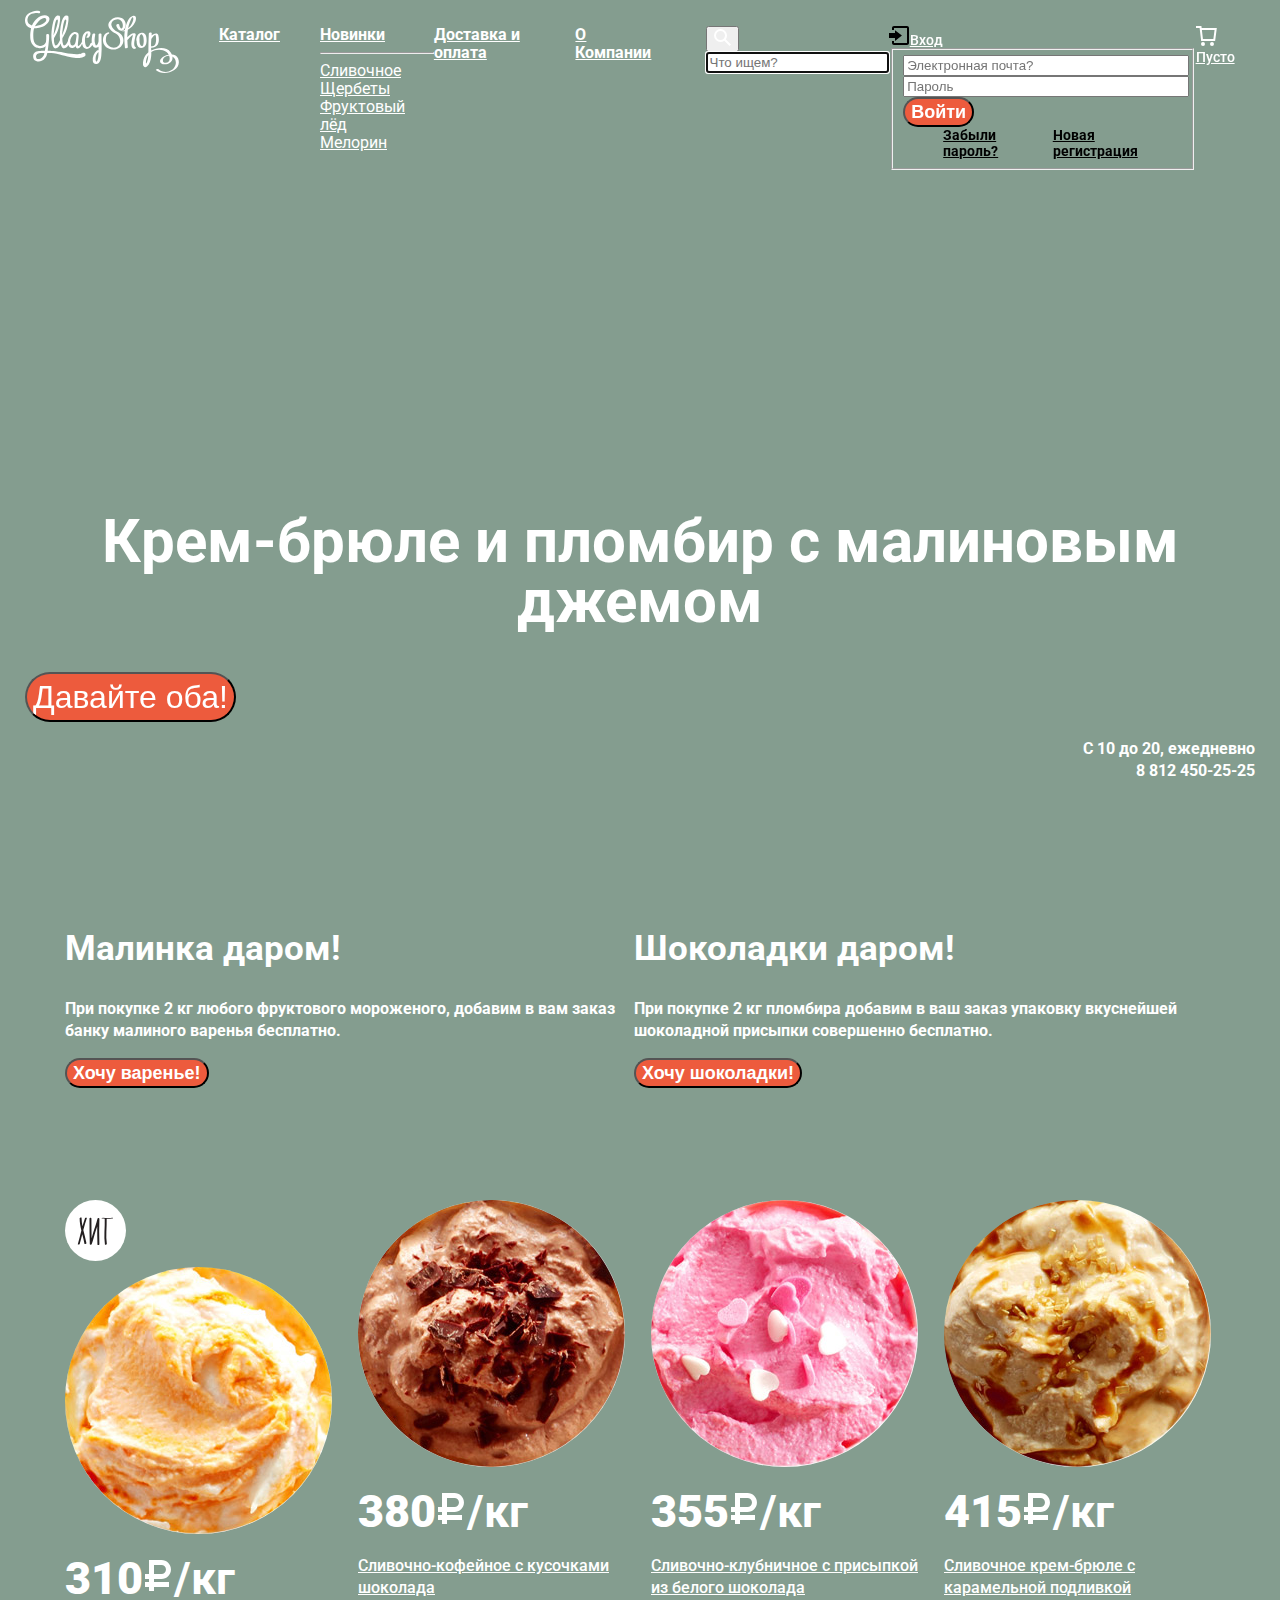
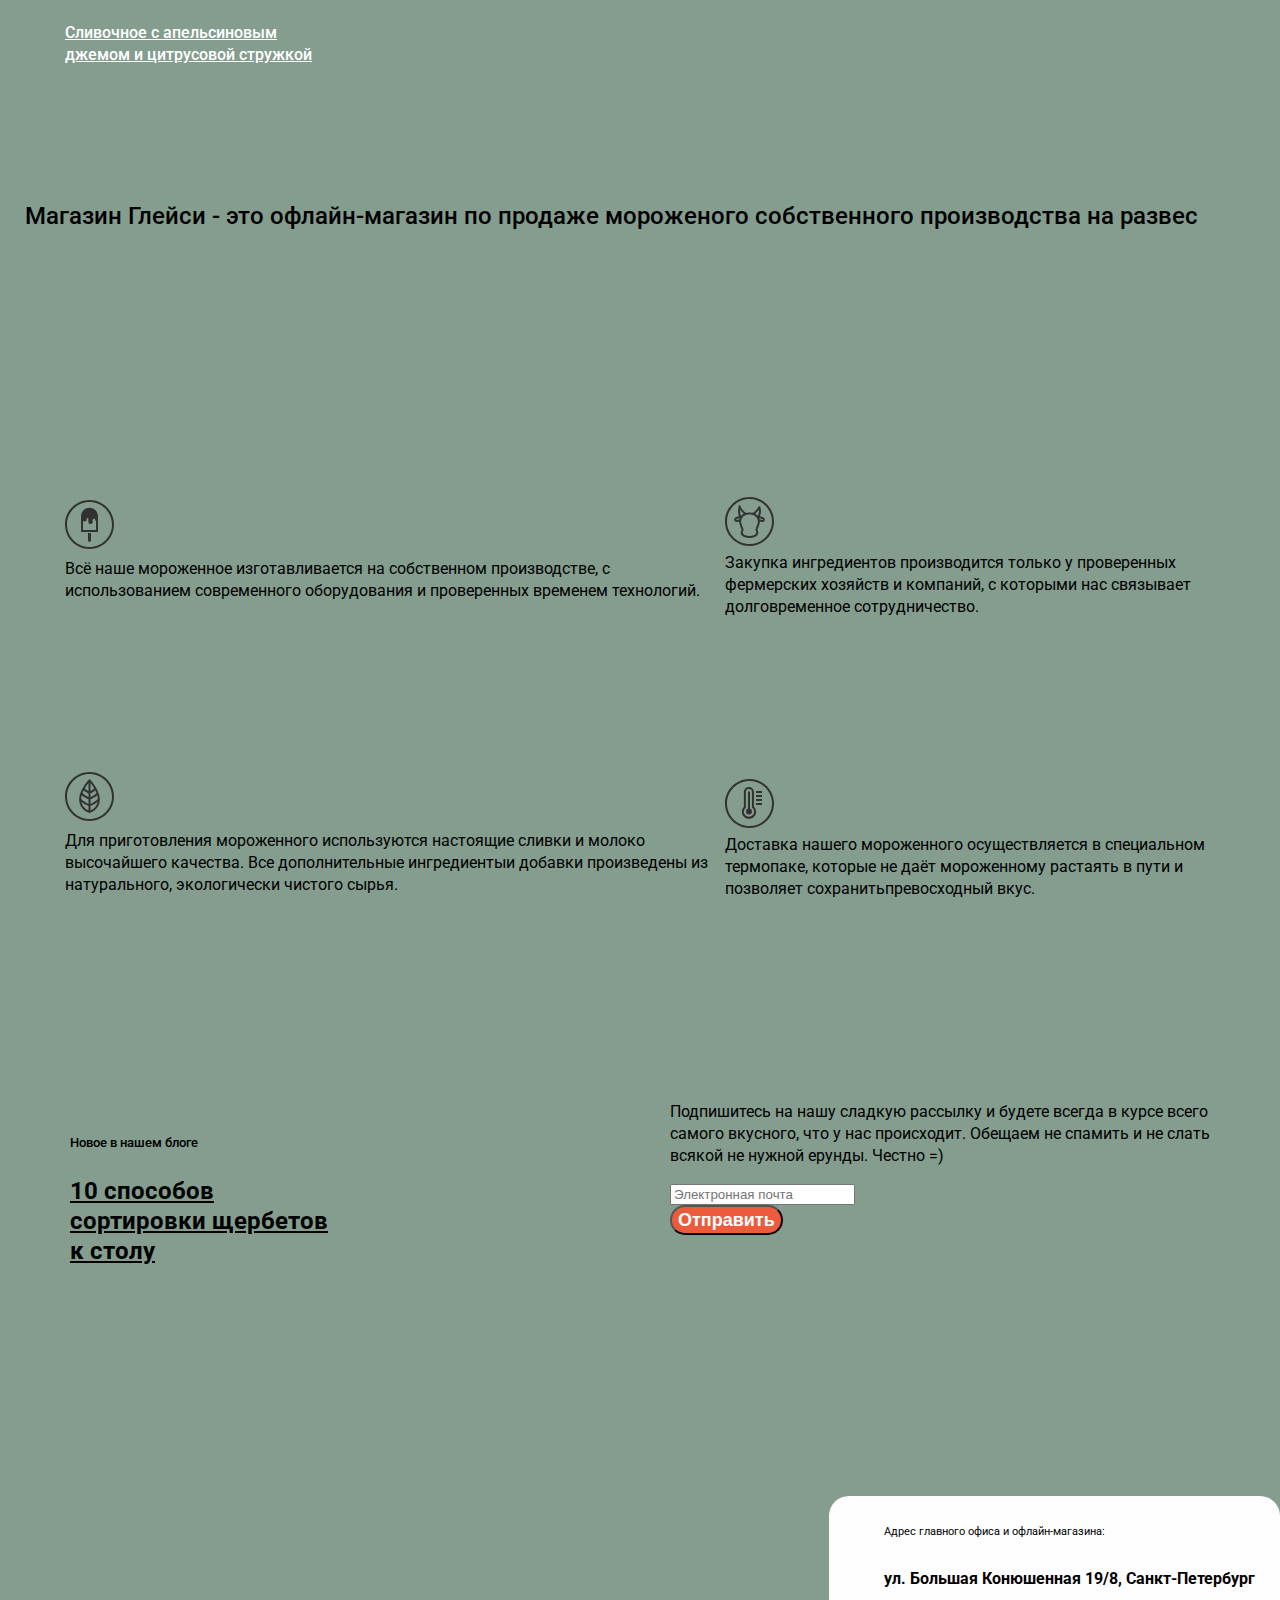
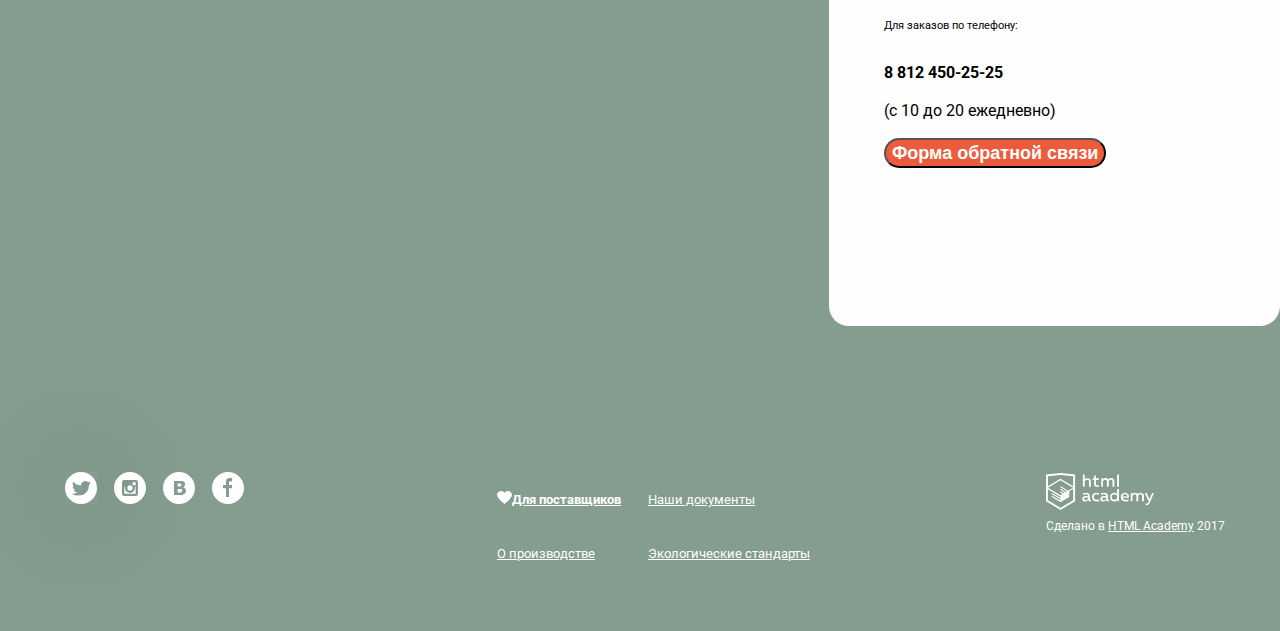
==== commit 2ca35115: "Правка" ====
--- a/index.html
+++ b/index.html
@@ -25,7 +25,8 @@
   					<li><a class="catalog-menu-item link-light text-regular" href="#">Фруктовый лёд</a></li>
   					<li><a class="catalog-menu-item link-light text-regular" href="#">Мелорин</a></li>
   				</ul>
-  			</li>"><a class="link-light" href="delivery.payment.html">Доставка и оплата</a>
+  			</li>
+  			<li class="navigation-item link-light"><a class="link-light" href="delivery.payment.html">Доставка и оплата</a>
   			</li>
   			<li class="navigation-item link-light"><a class="link-light" href="about.company.html">О Компании</a>
   			</li>
@@ -36,7 +37,7 @@
   				<div class="popup">
   					<div class="popup-content ">
   						<form action="#" method="get" text-dark text-regular>
-  							<input class="text-regular" type="search" name="search" id="search" placeholder="Что ищем?" list="#" autocomplete="on" autofocus>
+  							<div><input class="form-field text-regular" type="search" name="search" id="search" placeholder="Что ищем?" list="#" autocomplete="on" autofocus></div>
   						</form>
   					</div>
   				</div>
@@ -47,9 +48,9 @@
   					<div class="popup-content">
   						<form class="" action="#" method="post" text-dark text-regular>
   							<fieldset class="form-regist-one">
-  							<input type="text" name="email" id="email-field" placeholder="Электронная почта?" required  autocomplete="on" autofocus>
-  							<input type="text" name="password" id="password-field" placeholder="Пароль" required  autocomplete="on">
-  							<input class="button-form" type="submit" value="Войти">
+  							<div><input class="form-field" type="text" name="email" id="email-field" placeholder="Электронная почта?" required  autocomplete="on" autofocus></div>
+  							<div><input class="form-field" type="text" name="password" id="password-field" placeholder="Пароль" required  autocomplete="on"></div>
+  							<div><input class="button-form" type="submit" value="Войти"></div>
   							<ul class="form-regist-two">
   								<li class="form-regist-item"><a class="link-dark" href="#">Забыли пароль?</a></li>
   								<li class="form-regist-item"><a class="link-dark" href="#">Новая регистрация</a></li>
@@ -67,7 +68,7 @@
   <section class="promo">
     <article>
 			<h1 class="h-index">Крем-брюле и пломбир с малиновым джемом</h1>
-			<input class="button-form-bg" type="submit" value="Давайте оба!">
+			<div><input class="button-form-bg" type="submit" value="Давайте оба!"></div>
 	</article>
   </section>
   <ul class="contacts">
@@ -76,18 +77,18 @@
   </ul>
   <section class="advertising">
 	<ul class="advertising-list">
-		<li class="advertising-item">
+		<li class="advertising-item-one">
 			<article>
 			<h2 class="advertising-item-title">Малинка даром!</h2>
 			<p>При покупке 2 кг любого фруктового мороженого, добавим в вам заказ банку малиного варенья бесплатно.</p>
-			<input class="button-form button-form-two" type="submit" value="Хочу варенье!">
+			<div><input class="button-form button-form-two" type="submit" value="Хочу варенье!"></div>
 			</article>
 		</li>
-		<li class="advertising-item">
+		<li class="advertising-item-two">
 			<article class="">
 			<h2 class="advertising-item-title">Шоколадки даром!</h2>
 			<p>При покупке 2 кг пломбира добавим в ваш заказ упаковку вкуснейшей шоколадной присыпки совершенно бесплатно.</p>
-			<input class="button-form button-form-two" type="submit" value="Хочу шоколадки!">
+			<div><input class="button-form button-form-two" type="submit" value="Хочу шоколадки!"></div>
 			</article>
 		</li>
 	</ul>
@@ -191,8 +192,8 @@
   	<p class="appointment-into text-regular text-dark">Подпишитесь на нашу сладкую рассылку и будете всегда в курсе всего самого вкусного, что у нас происходит. Обещаем не спамить и не слать всякой не нужной ерунды. Честно =)</p>
   	<div class="form-inside">
   		<form action="#" method="post">
-  			<input class="text-regular"type="text" name="login" id="login-field" placeholder="Электронная почта" required  autocomplete="on" autofocus>
-  			<input class="button-form" type="submit" value="Отправить">
+  			<div><input class="text-regular"type="text" name="login" id="login-field" placeholder="Электронная почта" required  autocomplete="on" autofocus></div>
+  			<div><input class="button-form" type="submit" value="Отправить"></div>
   		</form>
   	</div>
   	</div>
@@ -205,7 +206,7 @@
 	<h6 class="text-regular">Для заказов по телефону:</h6>
 	<p>8 812 450-25-25</p>
 	<p><span class="text-regular">(с 10 до 20 ежедневно)</span></p>
-	<input class="button-form" type="submit" value="Форма обратной связи">
+	<div><input class="button-form" type="submit" value="Форма обратной связи"></div>
 	</div>
 </div>
 <footer class="footer text-regular">
@@ -234,18 +235,5 @@
   			<li class="footer-logo-copyright footer-logo-copyright-text text-regular" text-regular>Сделано в <a class="link-light" href="https://htmlacademy.ru">HTML Academy</a> 2017</li>
   		</ul>
   	</footer>
-  	<div class="popup active">
-  		<div class="popup-content">
-  			<form class="form-outside" action="#" method="post" text-dark text-regular>
-  				<fieldset class="form-outside-list">
-  				<h1 class="page-title h-index-form">Мы обязательно вам ответим!</h1>
-  				<input class="text-regular" type="text" name="name" id="name-field" placeholder="Как вас зовут?" required autocomplete="on" autofocus>
-  				<input class="text-regular" type="text" name="email" id="email-field" placeholder="Ваша почта для ответа?" required autocomplete="on">
-  				<textarea class="text-regular" name="comment" id="comment-field" placeholder="Напишите что-нибудь..."></textarea>
-  				<input class="button-form" type="submit" value="Отправить">
-  				</fieldset>
-  			</form>
-  		</div>
-  	</div>
   </body>
 </html>
--- a/css/style.css
+++ b/css/style.css
@@ -16,7 +16,7 @@
   background-repeat: no-repeat;
 }
 .container {
-  width: 1146px;
+  width: 1200px
   margin: 0 auto;
   display: flex;
   flex-direction: column;
@@ -41,6 +41,7 @@
 
 .footer {
     padding: 0px 25px 35px;
+    width: 1200px;
 
     display: flex;
     justify-content: space-between;
@@ -48,6 +49,7 @@
 .footer-social {
   display: flex;
   flex-direction: flex-start;
+  flex-basis: 185px;
 }
 .social-button {
   padding-right: 17px;
@@ -108,8 +110,6 @@
 .button-form:active {
   color: #ffffff;
 }
-
-
 .button-form-light {
   text-align: center;
   background-color: #849d8f;
@@ -137,6 +137,10 @@
   font-size: 18px;
   line-height: 24px;
   border-radius: 50px;
+}
+.form-field {
+  width: 100%;
+  height: 100%;
 }
 .visually-hidden {
   position: absolute;
@@ -245,6 +249,7 @@
 }
 
 
+.advertising-list,
 .navigation-links,
 .catalog-menu,
 .user-navigation,
@@ -289,11 +294,9 @@
     padding-top: 40px;
     padding-bottom: 56px;
     display: flex;
-
     flex-wrap: wrap;
 }
 .catalog-item {
-    align-items: stretch;
     flex-basis: 267px;
     padding-right: 25px;
     padding-bottom: 40px;
@@ -302,12 +305,54 @@
  border-radius: 150px;
 }
 
+.catalog-promo {
+  padding-top: 80px;
+  display: flex;
+}
+.catalog-list-promo {
+  display: flex;
+  justify-content: space-between;
+}
+.catalog-item-promo {
+  flex-basis: 267px;
+  padding-right: 25px;
+}
+
 .catalog-page-numbers {
   display: flex;
   justify-content: flex-end;
   }
-
-
+.numbers-item {
+  display: inline-flex;
+  padding-left: 15px;
+  text-decoration: none;
+  font-size: 16px;
+  line-height: 18px;
+  }
+.numbers-item:hover,
+.numbers-item:focus {
+  color: #849d8f;
+  background-color:#ffffff;
+  opacity: 0.3;
+}
+.numbers-item:active {
+  color: #849d8f;
+  background-color:#ffffff; 
+}
+.current {
+  color: #849d8f;
+  background-color:#ffffff; 
+}
+.previous {
+  padding-bottom: 5px;
+  transform: rotate(180deg);
+}
+.disabled {
+  opacity: 0.3;
+}
+.next {
+  padding-top: 5px;
+}
 
 .promo {
   padding-top: 286px;
@@ -315,6 +360,8 @@
   display: flex;
   justify-content: center;
   align-items: flex-end;
+  background-image: url("адрес-картинки");
+  background-size: 
 }
 .contacts {
   display: flex;
@@ -332,6 +379,11 @@
 }
 .advertising-item {
   flex-basis: 560px;
+}
+.advertising-item-one {
+}
+.advertising-item-two {
+
 }
 
 
@@ -352,54 +404,53 @@
   padding-top: 73px;
   display: flex;
   flex-direction: column;
-}
+
+  }
 .features-list {
   display: flex;
 }
 .features-item {
   display: flex;
   flex-direction: column;
-}
+  padding-top: 97px;
+  display: flex;
+  justify-content: space-between;
+}
+
 .interactive {
   padding-top: 97px;
   display: flex;
   justify-content: space-between;
 }
-
 .gallery {
   display: flex;
 }
 .gallery-list {
   flex-basis: 275px;
-  padding-top: 30px;
+  padding-top: 25px;
   padding-left: 20px;
 }
 .interactive-list {
   flex-basis: 560px;
-  padding: 40px 30px;
+  padding: 40px 25px;
   
 }
 
 .map {
   min-height: 430px;
-  padding-top: 193px;
-  padding-bottom: 128px;
+  padding-top: 190px;
+  padding-bottom: 130px;
+  padding-left: 25px;
   display: flex;
   justify-content: flex-end;
 }
-
-.form-outside {
-  display: flex;
-}
-.form-outside-list {
-  display: flex;
-  text-align: center;
-  flex-direction: column;
-  flex-basis: 480px;
-  align-content: center;
-}
-.form-outside-item {
-
+.contacts-adress {
+  color: #000000;
+  background-color: #fefefe;
+  background-size: cover;
+  border-radius: 20px;
+  padding-left: 55px;
+  padding-right: 25px;
 }
 
 
@@ -417,7 +468,8 @@
 
 
 .img-social {
-  box-shadow: 0 0 10px rgba(0,0,0,0.5);
-  opacity: 0.1;
-}
-
+  box-shadow: 0 0 100px rgba(0,0,0,0.5);
+}
+
+  {background-image: url("адрес-картинки");
+  background-size:} 
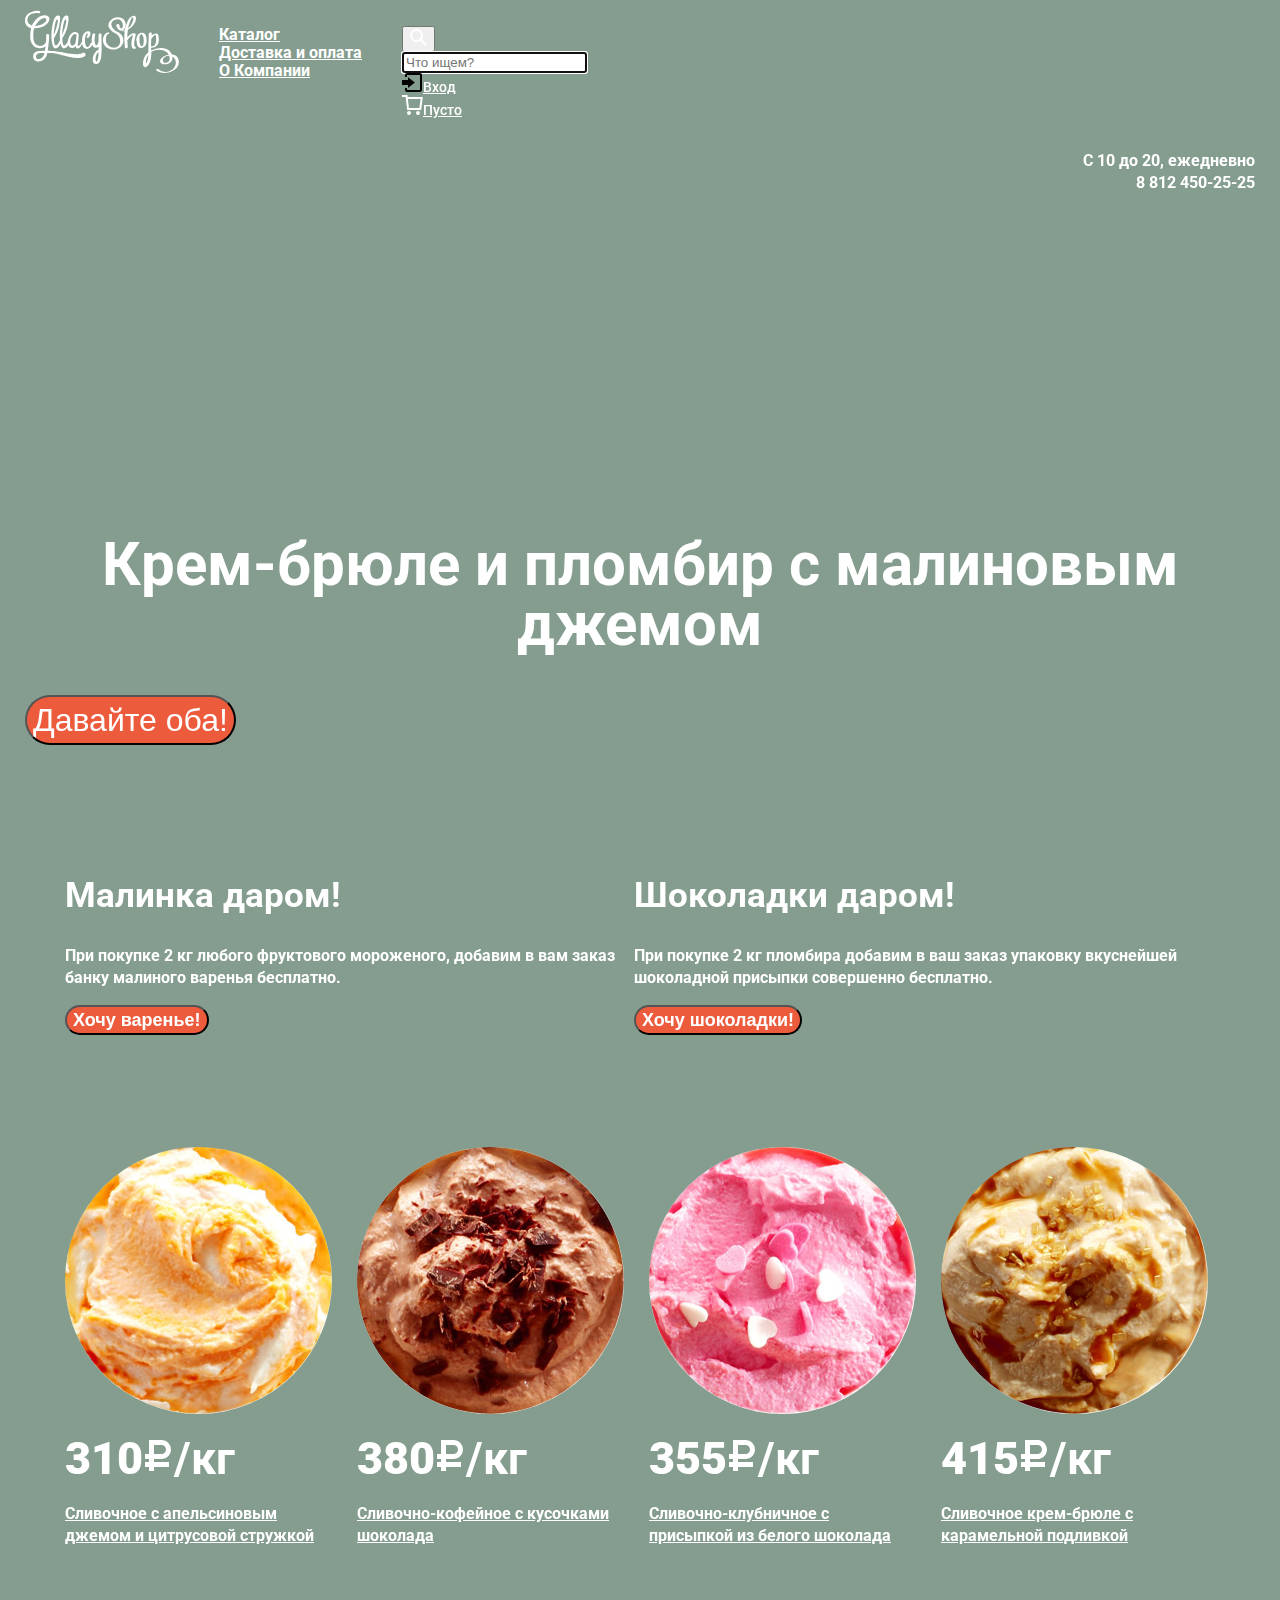
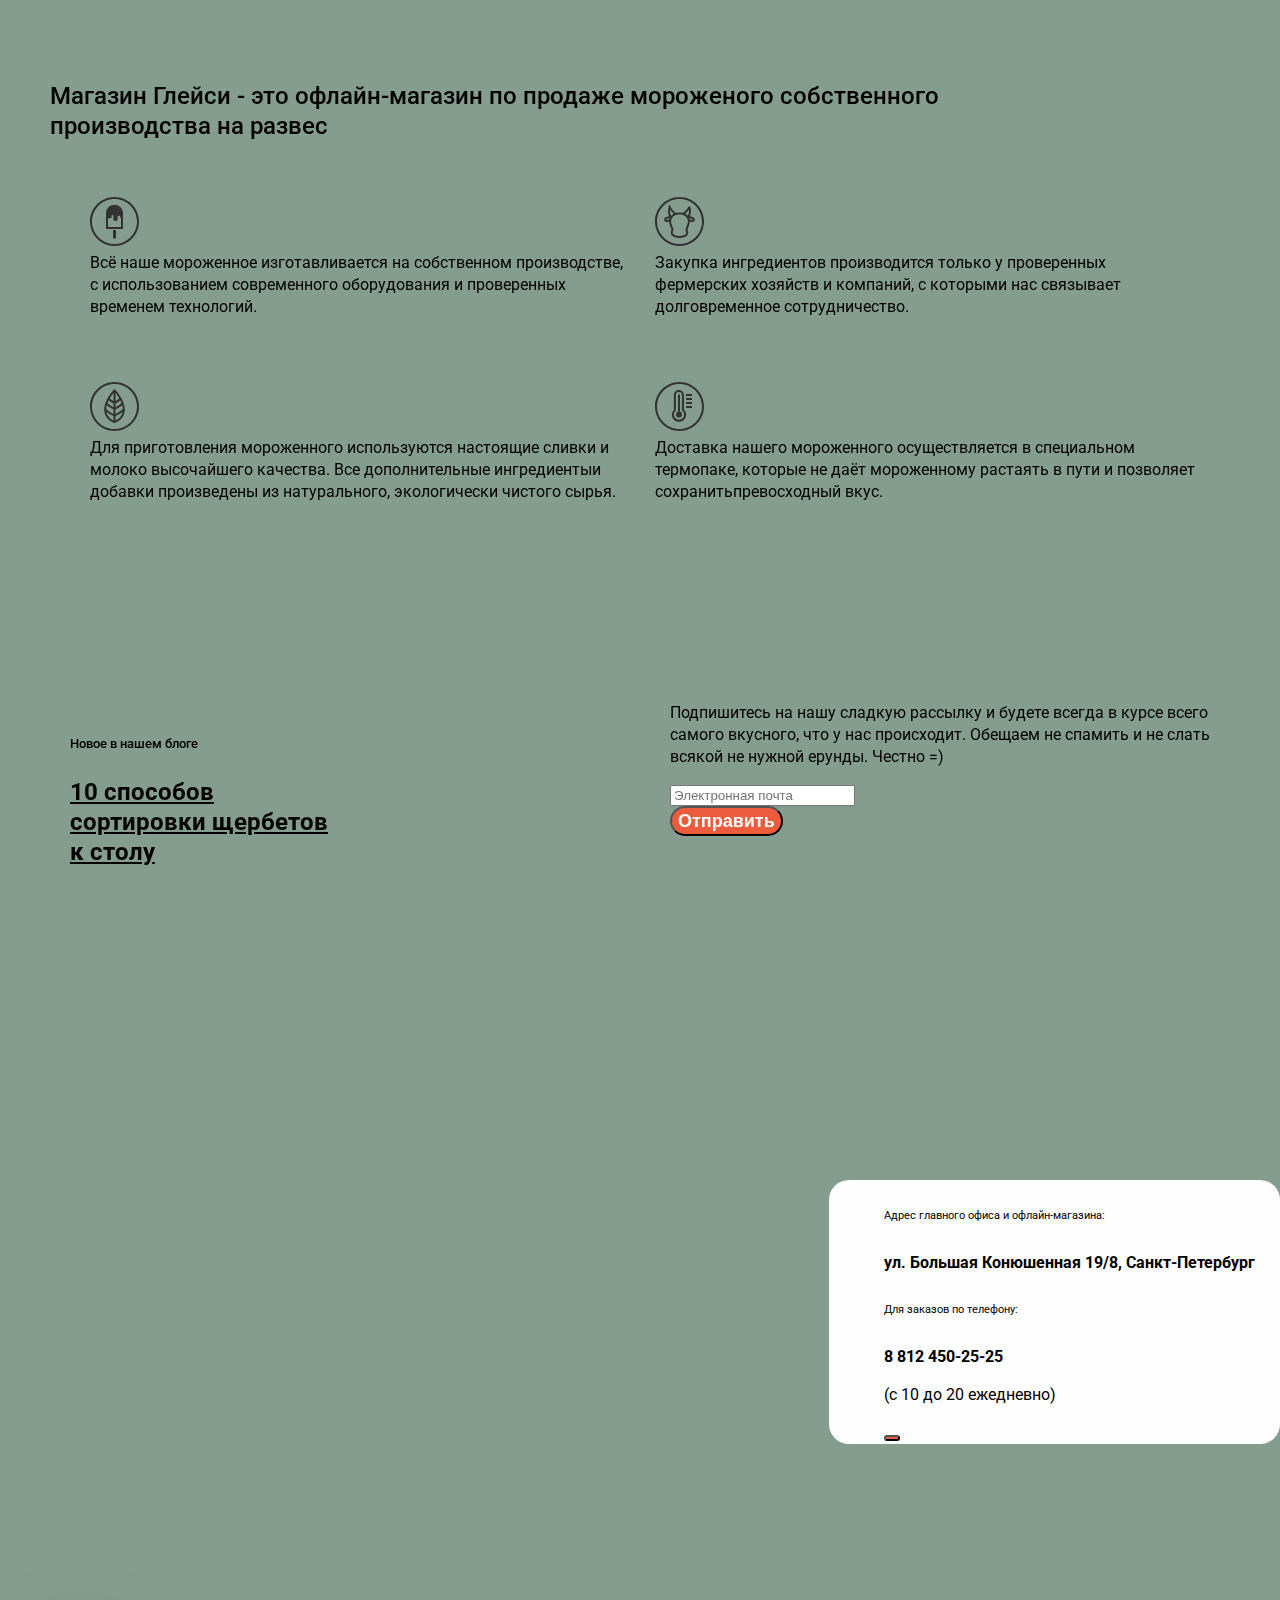
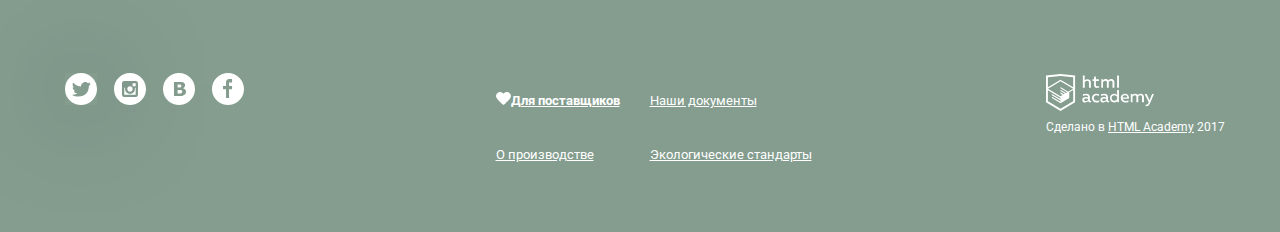
==== commit bbcd66c5: "Чистка лишних элементов" ====
--- a/index.html
+++ b/index.html
@@ -11,31 +11,35 @@
   <main class="container">
    <header class="header">
   	<nav class="navigation">
-  		<a class="header-logo">
+  		<a class="header-logo" href="index.html">
   		 <img src="img/logo.svg" alt="«Глейси»" width="154" height="64">
   		</a>
-  		<ul class="navigation-links">
+  		<ul class="navigation-links point-none">
   			<li class="navigation-item
   			 catalog-index">
   				<a class="link-light" href="catalog.html">Каталог</a>
-  				<ul class="catalog-menu link-light">
+  				<!--
+  				<div class="catalog-menu-target">
+  				<ul class="catalog-menu link-light point-none">
   					<li><a class="catalog-menu-item link-light text-regular" href="#"><b>Новинки</b></a></li><hr>
   					<li><a class="catalog-menu-item link-light text-regular" href="#">Сливочное</a></li>
   					<li><a class="catalog-menu-item link-light text-regular" href="#">Щербеты</a></li>
   					<li><a class="catalog-menu-item link-light text-regular" href="#">Фруктовый лёд</a></li>
   					<li><a class="catalog-menu-item link-light text-regular" href="#">Мелорин</a></li>
   				</ul>
+  				</div>
+  				!-->
   			</li>
   			<li class="navigation-item link-light"><a class="link-light" href="delivery.payment.html">Доставка и оплата</a>
   			</li>
   			<li class="navigation-item link-light"><a class="link-light" href="about.company.html">О Компании</a>
   			</li>
   		</ul>
-  		<ul class="user-navigation">
+  		<ul class="user-navigation point-none">
   			<li class="user-navigation-link"><button class="information-button" aria-label="Поиск">
   				<img src="img/loupe.svg" alt="Поиск по сайту" width="17" height="17"></button>
   				<div class="popup">
-  					<div class="popup-content ">
+  					<div class="popup-search">
   						<form action="#" method="get" text-dark text-regular>
   							<div><input class="form-field text-regular" type="search" name="search" id="search" placeholder="Что ищем?" list="#" autocomplete="on" autofocus></div>
   						</form>
@@ -44,39 +48,40 @@
   			</li>
   			<li class="user-navigation-link"><a class="information-button link-light text-medium" href="#">
   				<img src="img/entrance.svg" width="21" height="19">Вход</a>
+  				<!--
   				<div class="popup">
-  					<div class="popup-content">
+  					<div class="popup-regist">
   						<form class="" action="#" method="post" text-dark text-regular>
   							<fieldset class="form-regist-one">
   							<div><input class="form-field" type="text" name="email" id="email-field" placeholder="Электронная почта?" required  autocomplete="on" autofocus></div>
   							<div><input class="form-field" type="text" name="password" id="password-field" placeholder="Пароль" required  autocomplete="on"></div>
   							<div><input class="button-form" type="submit" value="Войти"></div>
-  							<ul class="form-regist-two">
+  							<ul class="form-regist-two point-none">
   								<li class="form-regist-item"><a class="link-dark" href="#">Забыли пароль?</a></li>
   								<li class="form-regist-item"><a class="link-dark" href="#">Новая регистрация</a></li>
   							</ul>
   							</fieldset>
   						</form>
   					</div>
-  				</div>
+  				</div> !-->
   			</li>
   			<li class="user-navigation-link"><a class="information-button link-light text-medium" href="#" aria-label="Корзина товаров">
   				<img src="img/basket.svg" width="21" height="20">Пусто</a></li>
   		</ul>
   	</nav>
   </header>
+  <ul class="contacts point-none">
+  	<li class="contacts-item">С 10 до 20, ежедневно</li>
+  	<li class="contacts-item"><span class="contacts-number">8 812 450-25-25</span></li>
+  </ul>
   <section class="promo">
     <article>
 			<h1 class="h-index">Крем-брюле и пломбир с малиновым джемом</h1>
 			<div><input class="button-form-bg" type="submit" value="Давайте оба!"></div>
 	</article>
   </section>
-  <ul class="contacts">
-  	<li class="contacts-item">С 10 до 20, ежедневно</li>
-  	<li class="contacts-item"><span class="contacts-number">8 812 450-25-25</span></li>
-  </ul>
   <section class="advertising">
-	<ul class="advertising-list">
+	<ul class="advertising-list point-none">
 		<li class="advertising-item-one">
 			<article>
 			<h2 class="advertising-item-title">Малинка даром!</h2>
@@ -94,9 +99,8 @@
 	</ul>
 </section>
   <section class="catalog catalog-promo">
-  	<ul class="catalog-list-promo">
-  		<li class="catalog-item-promo">
-  			<img src="img/hit.svg" hred="#">
+  	<ul class="catalog-list-promo point-none">
+  		<li class="catalog-item-promo">
   			<div class="catalog-item-img">
   			<a class="catalog-item-link-img" href="#" aria-label="Сливочное мороженое с апельсиновым джемом и цитрусовой стружкой">
   			<img class="img-catalog" src="img/product-1.jpg" alt="Сливочное с апельсиновым джемом и цитрусовой стружкой" width="267" height="267"></a>
@@ -157,7 +161,7 @@
   	 <section class="features">
         <h4 class="visually-hidden">Преимущества</h4>
   			<p class="features-title text-medium text-dark">Магазин Глейси - это офлайн-магазин по продаже мороженого собственного производства на развес</p>
-  		<ul class="features-list text-dark text-regular">
+  		<ul class="features-list text-dark text-regular point-none">
   		<li class="features-item">
   			<p class="features-item text-regular">
   			<div class="instruments-img">
@@ -199,6 +203,7 @@
   	</div>
   </section>
 </main>
+ <!-- <img class="img-map" src="img/map.jpg" alt="Карта"> !-->
 <div class="map">
 	<div class="contacts-adress">
 	<h6 class="text-regular">Адрес главного офиса и офлайн-магазина:</h6>
@@ -206,17 +211,17 @@
 	<h6 class="text-regular">Для заказов по телефону:</h6>
 	<p>8 812 450-25-25</p>
 	<p><span class="text-regular">(с 10 до 20 ежедневно)</span></p>
-	<div><input class="button-form" type="submit" value="Форма обратной связи"></div>
+	<button class="button-form" type="submit" value="Форма обратной связи"></button>
 	</div>
 </div>
 <footer class="footer text-regular">
-  			<ul class="footer-social link-light">
+  			<ul class="footer-social link-light point-none">
   				<li><a class="social-button" href="#" aria-label="Твиттер магазина «Глейси»"><img class="img-social" src="img/twitter.svg" width="32" height="32"></a></li>
   				<li><a class="social-button" href="#" aria-label="Инстаграм магазина «Глейси»"><img src="img/instagram.svg" width="32" height="32"></a></li>
   				<li><a class="social-button" href="#" aria-label="Вконтакте магазина «Глейси»"><img src="img/vk.svg" width="32" height="32"></a></li>
   				<li><a class="social-button" href="#" aria-label="Фейсбук магазина «Глейси»"><img src="img/fb.svg" width="32" height="32"></a></li>
   			</ul>
-  		<ul class="footer-information">
+  		<ul class="footer-information text-regular point-none">
   			<li class="footer-list">
   				<p>
   					<a class="information-link link-light text-bold" href="#">
@@ -229,11 +234,27 @@
   				<p><a class="information-link link-light" href="#">Экологические стандарты</a></p>
   			</li>
   		</ul>
-  		<ul class="footer-copyright">
+  		<ul class="footer-copyright point-none">
   			<li class="footer-logo-copyright">
   				<img src="img/logo-htmlacademy.svg" aria-label="Контакты создателей данного сайта" width="108" height="39"></li>
-  			<li class="footer-logo-copyright footer-logo-copyright-text text-regular" text-regular>Сделано в <a class="link-light" href="https://htmlacademy.ru">HTML Academy</a> 2017</li>
+  			<li class="footer-logo-copyright footer-logo-copyright-text text-regular text-regular">Сделано в <a class="link-light" href="https://htmlacademy.ru">HTML Academy</a> 2017</li>
   		</ul>
   	</footer>
   </body>
 </html>
+<!--
+  	<div class="popup active">
+  		<div class="popup-content">
+  			<form class="form-outside" action="#" method="post" text-dark text-regular>
+  				<fieldset class="form-outside-list">
+  				<h1 class="page-title h-index-form">Мы обязательно вам ответим!</h1>
+  				<button aria-label="Зыкрытие"><img src="img/cross-small.svg" alt="Иконка закрытия из формы"></button>
+  				<div><input class="form-field text-regular" type="text" name="name" id="name-field" placeholder="Как вас зовут?" required autocomplete="on" autofocus></div>
+  				<div><input class="form-field text-regular" type="text" name="email" id="email-field" placeholder="Ваша почта для ответа?" required autocomplete="on"></div>
+  				<div><textarea class="form-field text-regular" name="comment" id="comment-field" placeholder="Напишите что-нибудь..."></textarea></div>
+  				<div><input class="button-form" type="submit" value="Отправить"></div>
+  				</fieldset>
+  			</form>
+  		</div>
+  	</div> !-->
+
--- a/css/style.css
+++ b/css/style.css
@@ -22,6 +22,11 @@
   flex-direction: column;
   padding: 0px 25px;
 }
+
+
+
+
+
 .header {
     padding-top: 10px;
 }
@@ -29,14 +34,49 @@
   display: flex;
 }
 .navigation-links {
-  display: flex;
 }
 .user-navigation {
-  display: flex;
-}
+}
+
 .catalog-index {
-  display: flex;
-}
+}
+.user-navigation-link {
+  font-size: 14px;
+  line-height: 16px;
+  }
+.navigation-item {
+  font-size: 16px;
+  line-height: 18px;
+  }
+.catalog-menu {
+  font-size: 14px;
+  line-height: 16px;
+  }
+
+.form-regist-one {
+  display: flex;
+  flex-direction: column;
+}
+.form-regist-two {
+  display: flex;
+  align-self: flex-end;
+}
+
+
+
+
+
+.contacts {
+  display: flex;
+  flex-direction: column;
+  align-items: flex-end;
+  text-align: right;
+}
+
+
+
+
+
 
 
 .footer {
@@ -63,7 +103,7 @@
   flex-direction: column;
 }
 .footer-item {
-  padding-left: 27px; 
+  padding-left: 30px; 
 }
 }
 .footer-copyright {
@@ -78,6 +118,9 @@
   font-size: 12px;
   line-height: 18px;
   }
+
+
+
 
 
 .link-light {
@@ -132,12 +175,27 @@
   color: #ffffff;
   border-radius: 50px;
   flex-basis: 280px;
+  align-self: flex-end;
+
 }
 .button-form-two {
   font-size: 18px;
   line-height: 24px;
   border-radius: 50px;
 }
+.catalog-item-link {
+  color: #ffffff;
+}
+.catalog-item-link:hover,
+.catalog-item-link:focus,
+.catalog-item-link:active {
+  color: #ed5b3d;
+}
+
+
+
+
+
 .form-field {
   width: 100%;
   height: 100%;
@@ -165,268 +223,91 @@
   color: #000000;
 }
 
-
-
-
-
-.user-navigation-link {
-  font-size: 14px;
-  line-height: 16px;
-  }
-
-.catalog-item-link {
-	color: #ffffff;
-}
-.catalog-item-link:hover,
-.catalog-item-link:focus,
-.catalog-item-link:active {
-	color: #ed5b3d;
-}
-
+.point-none {
+  list-style: none;
+}
+
+
+
+
+.promo {
+  padding-top: 285px;
+
+  display: flex;
+  justify-content: center;
+  background-image: url("адрес-картинки");
+  background-size: 
+}
 
 .h-index {
   text-align: center;
   font-size: 60px;
   line-height: 60px;
 }
-.h-catalog {
-  font-size: 35px;
-  line-height: 41px;
-  }
-.navigation-item {
-  font-size: 16px;
-  line-height: 18px;
-  }
-.navigation-menu {
-  font-size: 14px;
-  line-height: 16px;
+
+.advertising {
+  padding-top: 85px;
+  display: flex;
+}
+.advertising-list {
+  display: flex;
+  justify-content: space-between;
+}
+.advertising-item {
+  flex-basis: 560px;
+}
+.advertising-item-one {
+
+  background-image: url("img/background-raspberry.jpg");
+}
+.advertising-item-two {
+}
+
+.catalog-promo {
+  padding-top: 80px;
+}
+.catalog-list-promo {
+  display: flex;
+  flex-wrap: wrap;
+}
+.catalog-item-promo {
+  flex-basis: 267px;
+  padding-right: 25px;
+}
+
+.features {
+  padding-top: 73px;
+
   }
 .features-title,
 .news-link { 
   font-size: 24px;
   line-height: 30px;
   }
-.catalog-item-style {
-  font-size: 45px;
-  line-height: 45px;
-  }
-
-
-
-.basket-red {
-  display: flex;
-  justify-content: flex-end;
-}
-.basket-red-table {
-  font-size: 13px;
-  line-height: 16px;
-  align-self: flex-end;
-  }
-.basket-cost {
-  font-size: 15px;
-  line-height: 18px;
-  }
-.advertising-item {
-  font-size: 18px;
-  line-height: 22px;
-}
-.advertising-item-title {
-  font-size: 35px;
-  line-height: 41px;
-}
-
-.filters {
-  font-size: 16px;
-  line-height: 18px;
-}
-.percent-item-title {
-  font-size: 14px;
-  line-height: 16px;
-}
-
-.catalog-item-title {
-  font-weight: 500;
-}
-
-
-.advertising-list,
-.navigation-links,
-.catalog-menu,
-.user-navigation,
-.contacts,
-.catalog-list,
-.features-list,
-.footer-social,
-.navigation-page,
-.percent,
-.footer-information,
-.form-regist-item,
-.information-link,
-.catalog-page-numbers,
-.advertising-item,
-.footer-copyright,
-.catalog-item-promo {
-  list-style: none;
-}
-
-
-.title-catalog {
-    padding-top: 20px;
-    display: flex;
-}
-
-.h-catalog {
-    padding-top: 14px;
-    display: flex;
-}
-
-.filters {
-    padding-top: 37px;
-  }
-.percent {
-  display: flex;
-}
-.percent-item {
-  display: flex;
-  flex-direction: column;
-}
-.catalog-list {
-    padding-top: 40px;
-    padding-bottom: 56px;
-    display: flex;
-    flex-wrap: wrap;
-}
-.catalog-item {
-    flex-basis: 267px;
-    padding-right: 25px;
-    padding-bottom: 40px;
-}
-.img-catalog {
- border-radius: 150px;
-}
-
-.catalog-promo {
-  padding-top: 80px;
-  display: flex;
-}
-.catalog-list-promo {
+.features-list {
+  display: flex;
+}
+.features-title {
+  padding-left: 25px;
+  width: 1010px;
+}
+.features-item {
+  display: flex;
+  flex-direction: column;
+  width: 540px;
+  padding-left: 25px;
+}
+
+.interactive {
+  padding-top: 95px;
   display: flex;
   justify-content: space-between;
 }
-.catalog-item-promo {
-  flex-basis: 267px;
-  padding-right: 25px;
-}
-
-.catalog-page-numbers {
-  display: flex;
-  justify-content: flex-end;
-  }
-.numbers-item {
-  display: inline-flex;
-  padding-left: 15px;
-  text-decoration: none;
-  font-size: 16px;
-  line-height: 18px;
-  }
-.numbers-item:hover,
-.numbers-item:focus {
-  color: #849d8f;
-  background-color:#ffffff;
-  opacity: 0.3;
-}
-.numbers-item:active {
-  color: #849d8f;
-  background-color:#ffffff; 
-}
-.current {
-  color: #849d8f;
-  background-color:#ffffff; 
-}
-.previous {
-  padding-bottom: 5px;
-  transform: rotate(180deg);
-}
-.disabled {
-  opacity: 0.3;
-}
-.next {
-  padding-top: 5px;
-}
-
-.promo {
-  padding-top: 286px;
-
-  display: flex;
-  justify-content: center;
-  align-items: flex-end;
-  background-image: url("адрес-картинки");
-  background-size: 
-}
-.contacts {
-  display: flex;
-  flex-direction: column;
-  align-items: flex-end;
-}
-
-.advertising {
-  padding-top: 85px;
-  display: flex;
-}
-.advertising-list {
-  display: flex;
-  justify-content: space-between;
-}
-.advertising-item {
-  flex-basis: 560px;
-}
-.advertising-item-one {
-}
-.advertising-item-two {
-
-}
-
-
-.catalog-promo {
-  padding-top: 80px;
-  display: flex;
-}
-.catalog-list-promo {
-  display: flex;
-  justify-content: space-between;
-}
-.catalog-item-promo {
-  flex-basis: 267px;
-  padding-right: 26px;
-}
-
-.features {
-  padding-top: 73px;
-  display: flex;
-  flex-direction: column;
-
-  }
-.features-list {
-  display: flex;
-}
-.features-item {
-  display: flex;
-  flex-direction: column;
-  padding-top: 97px;
-  display: flex;
-  justify-content: space-between;
-}
-
-.interactive {
-  padding-top: 97px;
-  display: flex;
-  justify-content: space-between;
-}
 .gallery {
   display: flex;
 }
 .gallery-list {
-  flex-basis: 275px;
+  max-width: 275px;
   padding-top: 25px;
   padding-left: 20px;
 }
@@ -443,6 +324,12 @@
   padding-left: 25px;
   display: flex;
   justify-content: flex-end;
+  align-items: center;
+
+}
+.img-map {
+  width: 100%;
+  position: absolute;
 }
 .contacts-adress {
   color: #000000;
@@ -454,22 +341,124 @@
 }
 
 
-.form-regist-one {
-  display: flex;
-  flex-direction: column;
-}
-.form-regist-two {
-  display: flex;
+
+
+
+.basket-red {
+  display: flex;
+  justify-content: flex-end;
+  position: absolute;
+}
+.basket-red-table {
+  font-size: 13px;
+  line-height: 16px;
   align-self: flex-end;
-}
-
-.catalog-item-price {
-}
+  }
+.basket-cost {
+  font-size: 15px;
+  line-height: 18px;
+  }
+
+.title-catalog {
+    padding-top: 20px;
+    display: flex;
+}
+.h-catalog {
+  font-size: 35px;
+  line-height: 41px;
+  padding-top: 14px;
+  display: flex;
+}
+
+.advertising-item {
+  font-size: 18px;
+  line-height: 22px;
+}
+.advertising-item-title {
+  font-size: 35px;
+  line-height: 41px;
+}
+
+.filters {
+  font-size: 16px;
+  line-height: 18px;
+
+  padding-top: 35px;
+}
+.percent-item-title {
+  font-size: 14px;
+  line-height: 16px;
+}
+
+
+.catalog-list {
+    padding-top: 40px;
+    padding-bottom: 55px;
+    display: flex;
+    flex-wrap: wrap;
+}
+.catalog-item {
+    flex-basis: 267px;
+    padding-right: 25px;
+    padding-bottom: 40px;
+}
+.catalog-item-title {
+  font-weight: 500px;
+}
+.catalog-item-style {
+  font-size: 45px;
+  line-height: 45px;
+  }
+.img-catalog {
+ border-radius: 100%;
+}
+
+.catalog-page-numbers {
+  display: flex;
+  justify-content: flex-end;
+  }
+.numbers-item {
+  display: inline-flex;
+  padding-left: 15px;
+  text-decoration: none;
+  font-size: 16px;
+  line-height: 18px;
+
+  }
+.numbers-item:hover,
+.numbers-item:focus {
+  color: #849d8f;
+  background-color:#ffffff;
+  opacity: 0.3;
+}
+.numbers-item:active {
+  color: #849d8f;
+  background-color:#ffffff; 
+}
+.current {
+  color: #849d8f;
+  background-color:#ffffff; 
+}
+.previous {
+  padding-bottom: 5px;
+  transform: rotate(180deg);
+}
+.disabled {
+  opacity: 0.3;
+}
+.next {
+  padding-top: 5px;
+}
+
 
 
 .img-social {
   box-shadow: 0 0 100px rgba(0,0,0,0.5);
 }
 
-  {background-image: url("адрес-картинки");
+  {background-image: url("");
   background-size:} 
+
+.popup-regist:target {
+  display: block;
+}
